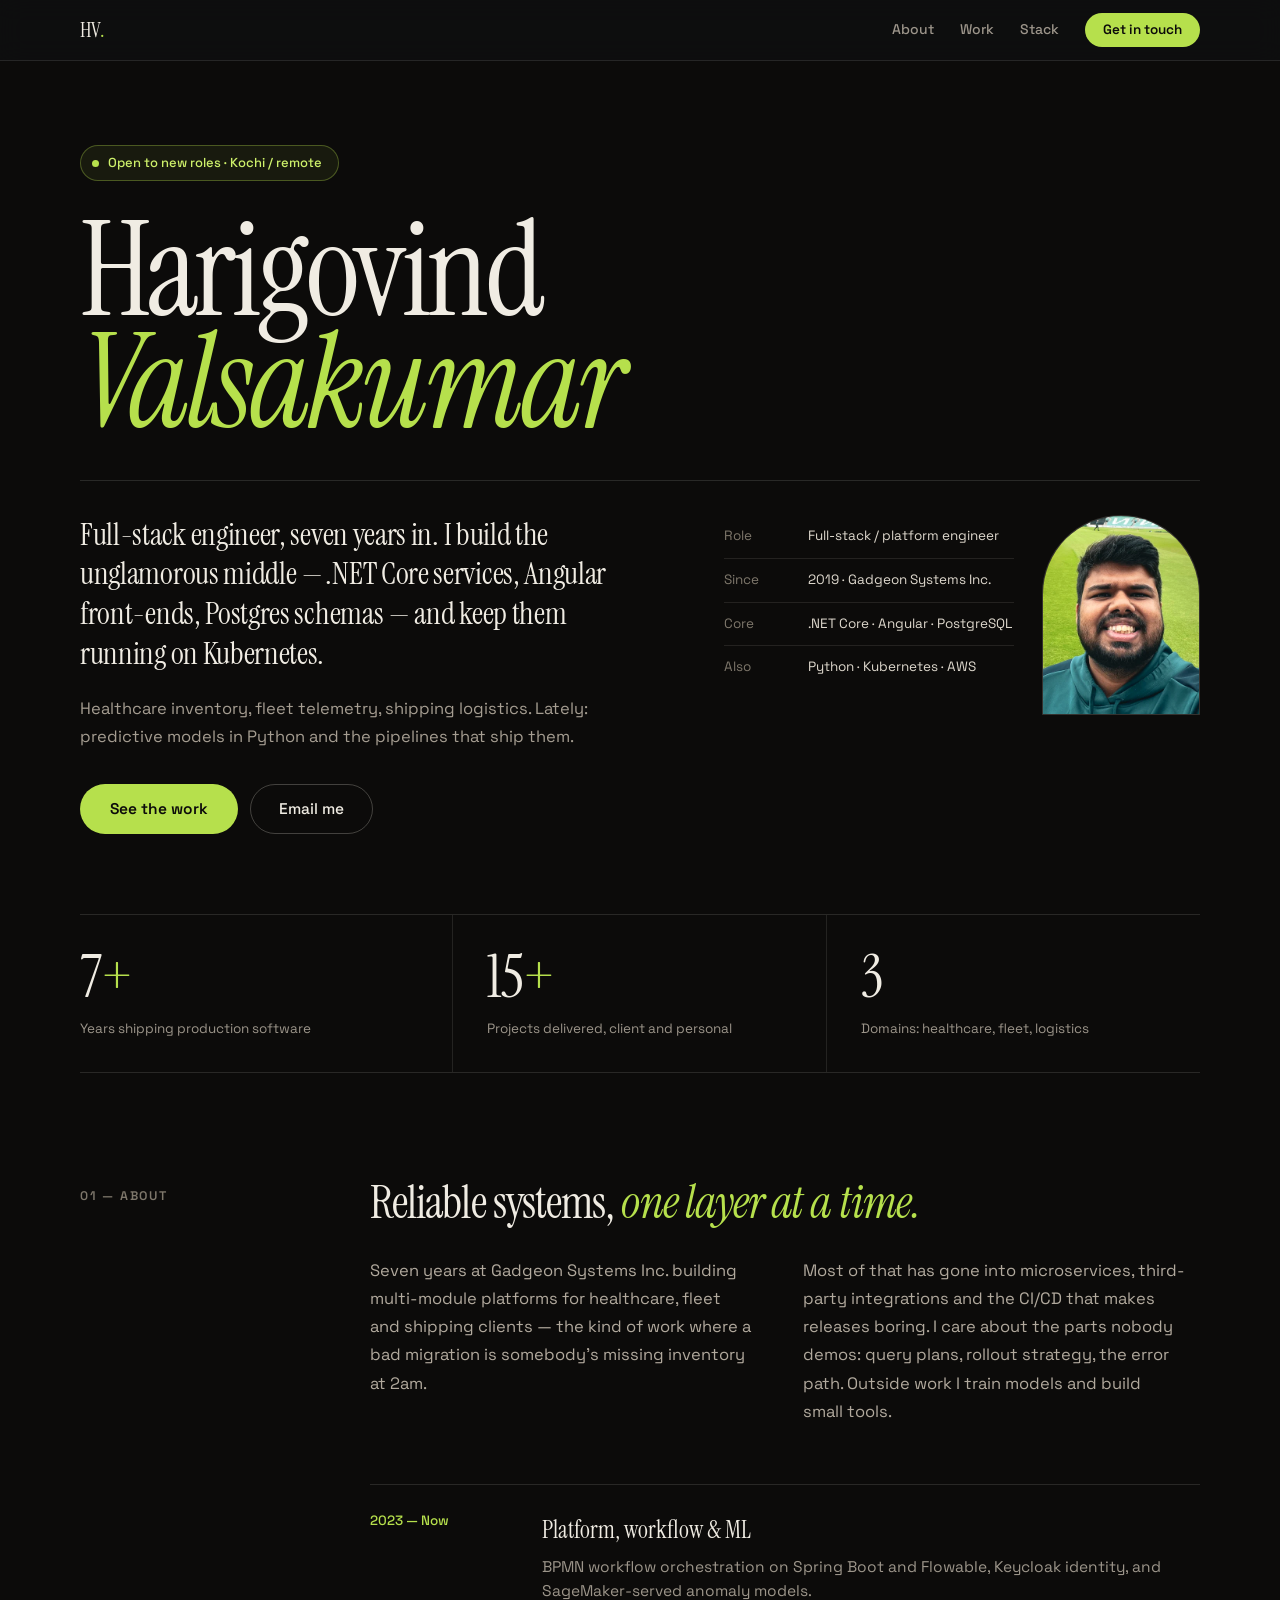
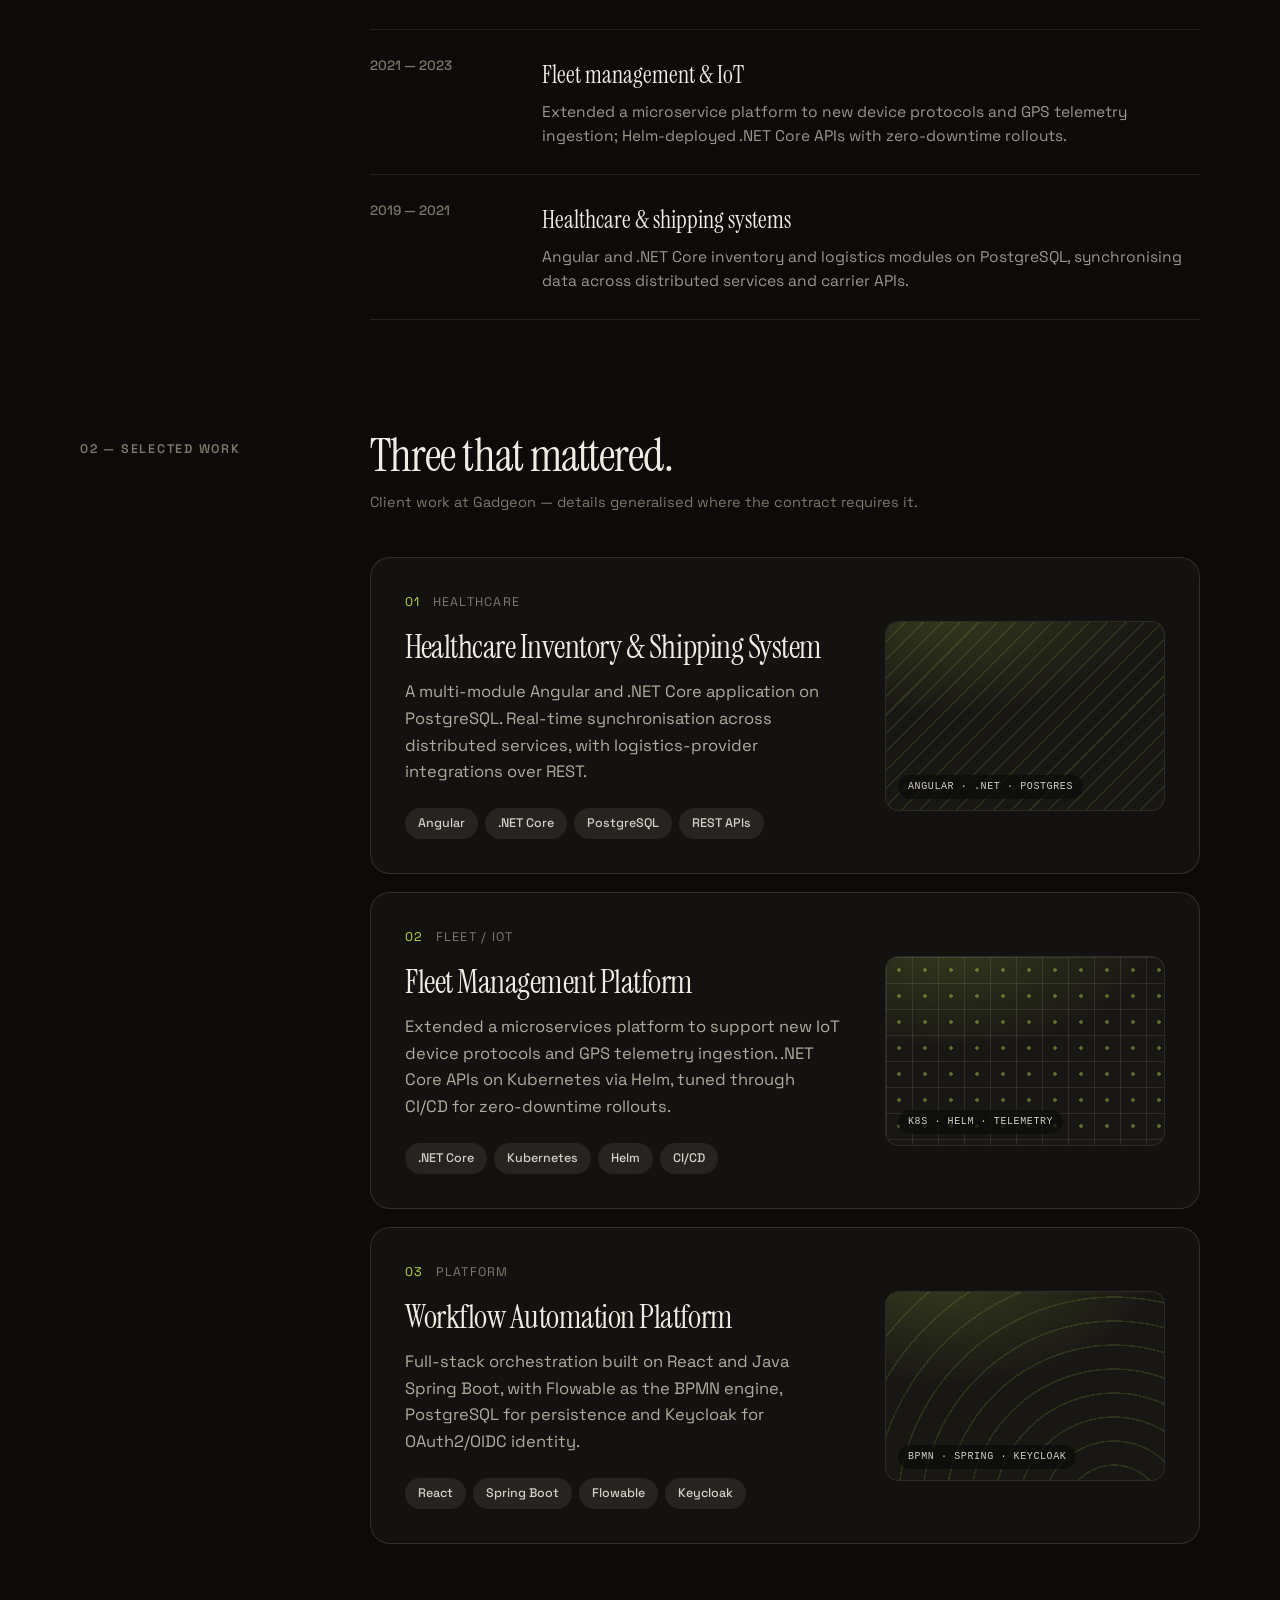
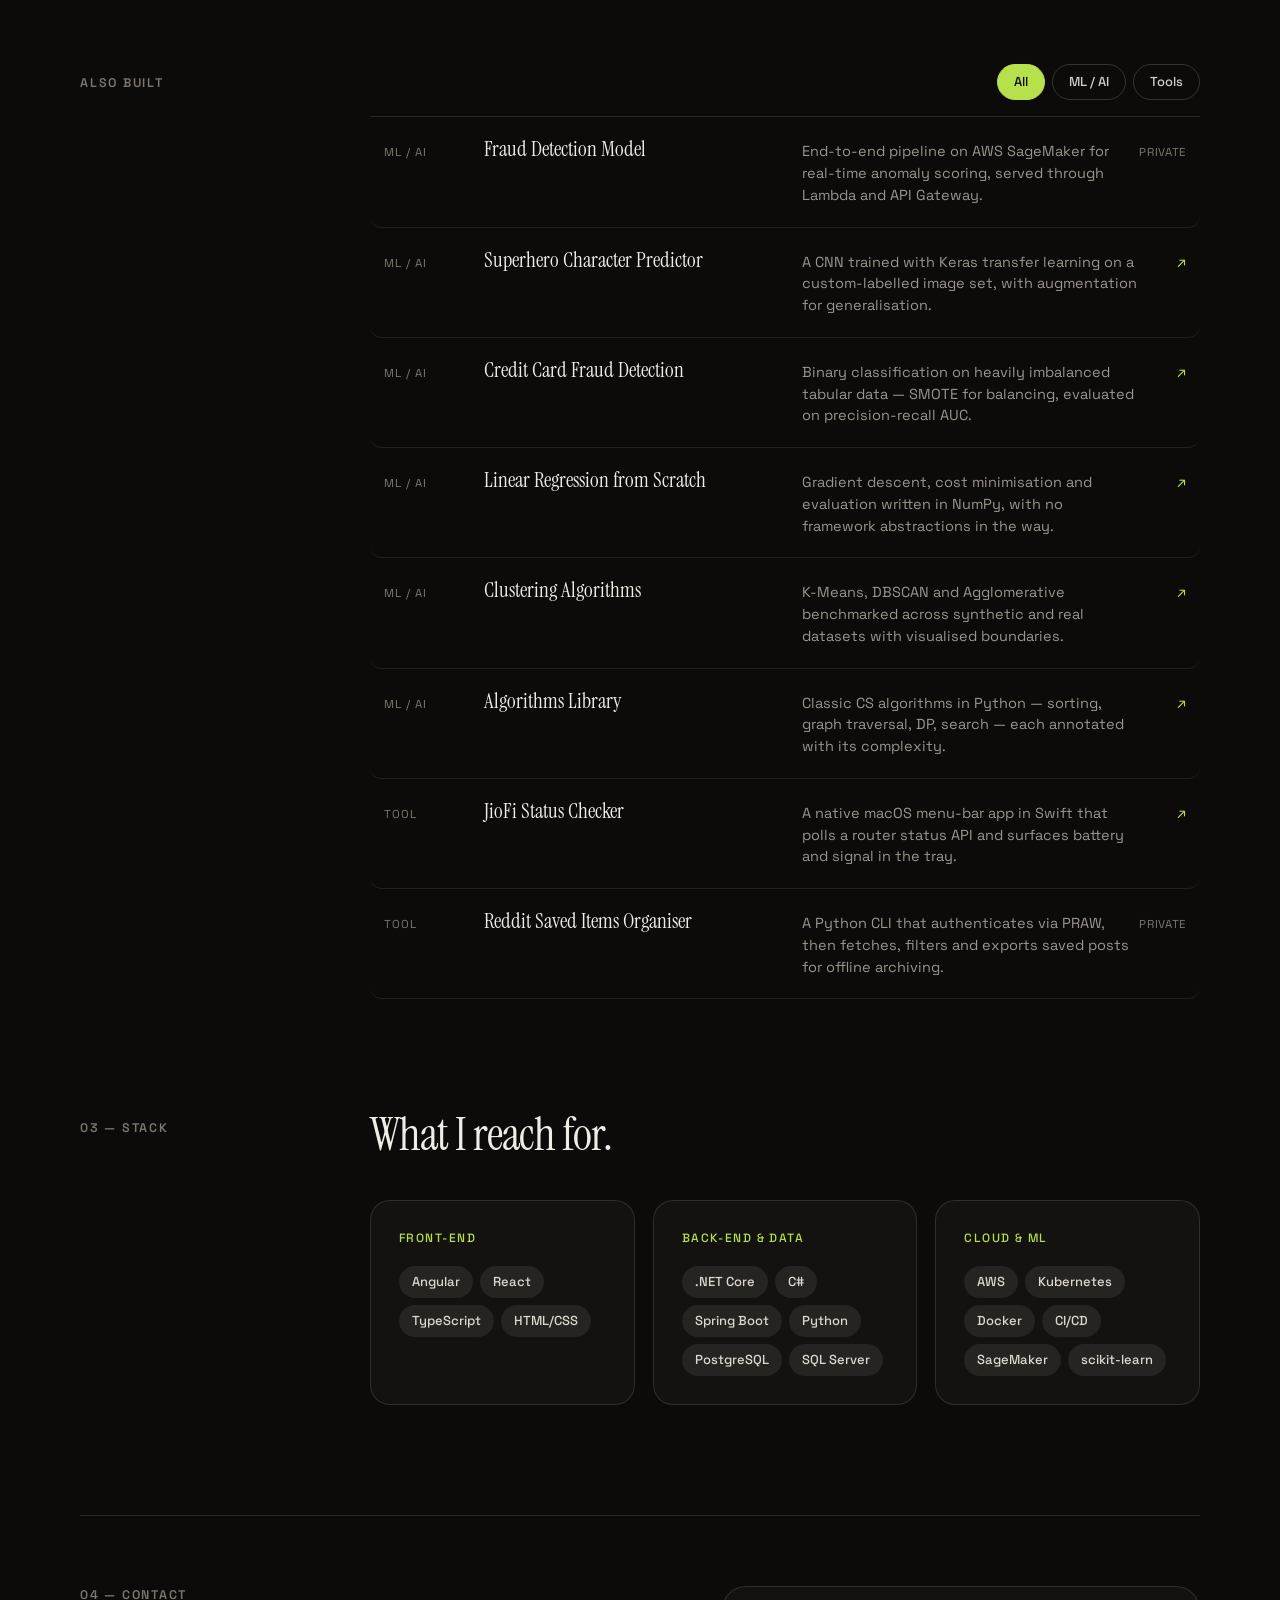
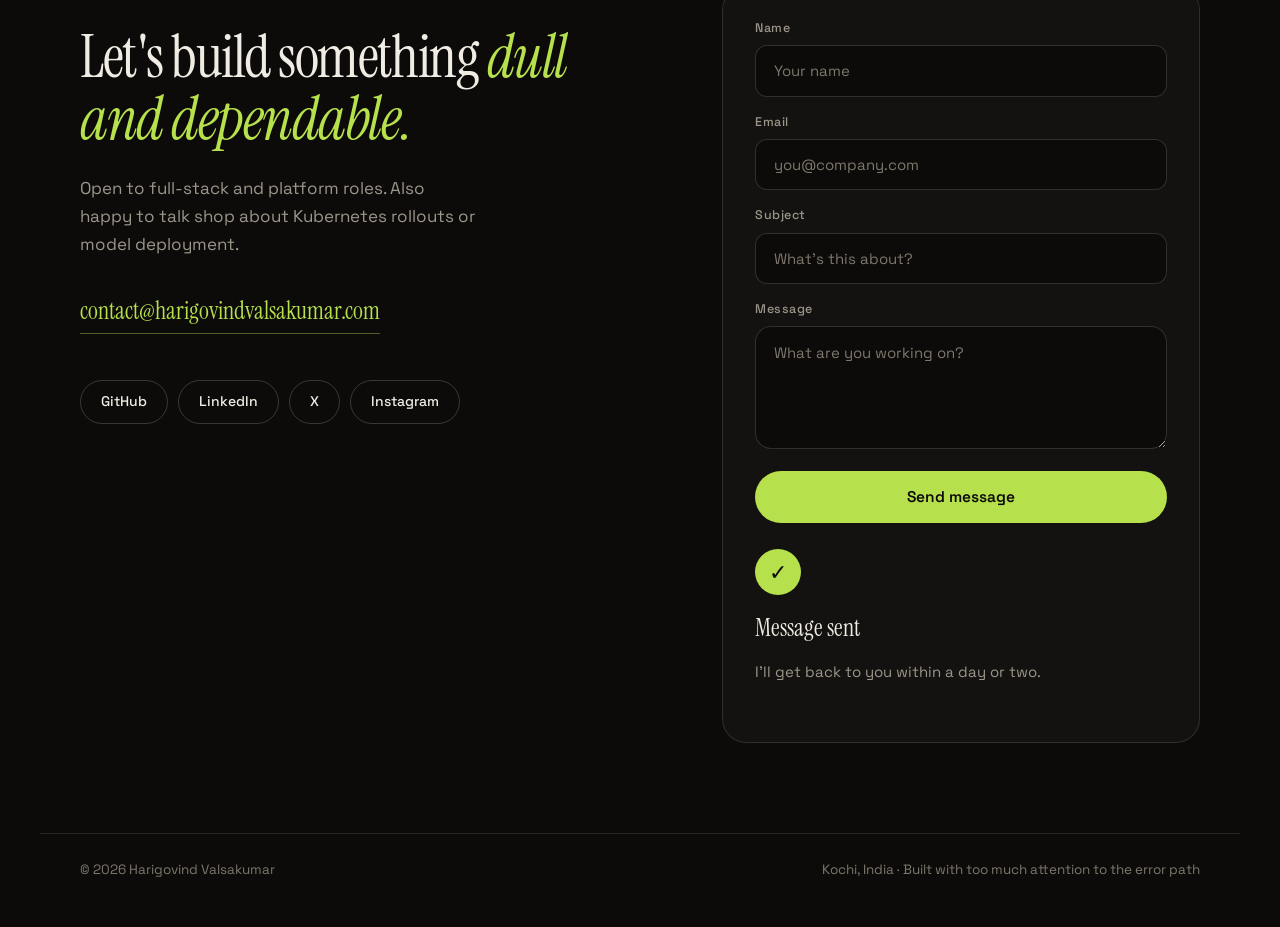
==== index.html @ 235029c8 "Rebuild the portfolio on the Portfolio v2 design Replace the blue Inter theme with the dark/lime des" ====
<!DOCTYPE html>
<html lang="en" class="no-js">

<head>
  <meta charset="utf-8">
  <meta name="viewport" content="width=device-width, initial-scale=1">
  <meta name="color-scheme" content="dark">
  <title>Harigovind Valsakumar — Full-Stack Engineer</title>
  <meta name="description"
    content="Full-stack and platform engineer, seven years in. .NET Core services, Angular front-ends, PostgreSQL schemas, and the Kubernetes that keeps them running. Based in Kochi, India.">
  <meta name="keywords"
    content="Harigovind Valsakumar, full-stack engineer, .NET Core, Angular, Kubernetes, PostgreSQL, portfolio">
  <meta name="author" content="Harigovind Valsakumar">
  <link rel="canonical" href="https://harigovindvalsakumar.com/">

  <meta property="og:title" content="Harigovind Valsakumar — Full-Stack Engineer">
  <meta property="og:description"
    content="Full-stack and platform engineer. .NET Core, Angular, PostgreSQL, Kubernetes — healthcare, fleet telemetry and logistics systems.">
  <meta property="og:type" content="website">
  <meta property="og:url" content="https://harigovindvalsakumar.com/">
  <meta name="twitter:card" content="summary">

  <link rel="icon"
    href="data:image/svg+xml,%3Csvg xmlns='http://www.w3.org/2000/svg' viewBox='0 0 64 64'%3E%3Crect width='64' height='64' rx='14' fill='%230c0b0a'/%3E%3Ctext x='32' y='43' font-family='Georgia,serif' font-size='30' fill='%23f0ece3' text-anchor='middle'%3EHV%3C/text%3E%3Ccircle cx='52' cy='16' r='5' fill='%23b6e04c'/%3E%3C/svg%3E">

  <link rel="preconnect" href="https://fonts.googleapis.com">
  <link rel="preconnect" href="https://fonts.gstatic.com" crossorigin>
  <link rel="stylesheet"
    href="https://fonts.googleapis.com/css2?family=Instrument+Serif:ital@0;1&family=Space+Grotesk:wght@400;500;600&display=swap">
  <link rel="stylesheet" href="main.css?v=3">
</head>

<body>
  <a class="skip" href="#top">Skip to content</a>

  <header class="nav">
    <nav class="nav-inner" aria-label="Main">
      <a class="mark" href="#top">HV<span>.</span></a>

      <button class="nav-toggle" type="button" data-nav-toggle aria-expanded="false" aria-controls="nav-links"
        aria-label="Menu">
        <svg class="ico-bars" viewBox="0 0 24 24" fill="none" stroke="currentColor" stroke-width="2"
          stroke-linecap="round" aria-hidden="true">
          <path d="M3 6h18M3 12h18M3 18h18" />
        </svg>
        <svg class="ico-x" viewBox="0 0 24 24" fill="none" stroke="currentColor" stroke-width="2" stroke-linecap="round"
          aria-hidden="true">
          <path d="M5 5l14 14M19 5L5 19" />
        </svg>
      </button>

      <div class="nav-links" id="nav-links" data-nav-links>
        <a data-nav="about" href="#about">About</a>
        <a data-nav="work" href="#work">Work</a>
        <a data-nav="skills" href="#skills">Stack</a>
        <a class="nav-cta" href="#contact">Get in touch</a>
      </div>
    </nav>
  </header>

  <main id="top" class="wrap">

    <!-- ── Hero ──────────────────────────────────────────────────── -->
    <section class="hero">
      <p class="status"><i aria-hidden="true"></i>Open to new roles · Kochi / remote</p>

      <h1>Harigovind<br><span class="it">Valsakumar</span></h1>

      <div class="hero-grid">
        <div>
          <p class="hero-lead">Full-stack engineer, seven years in. I build the unglamorous middle — .NET Core services,
            Angular front-ends, Postgres schemas — and keep them running on Kubernetes.</p>
          <p class="hero-sub">Healthcare inventory, fleet telemetry, shipping logistics. Lately: predictive models in
            Python and the pipelines that ship them.</p>
          <div class="hero-actions">
            <a class="btn" href="#work">See the work</a>
            <a class="btn btn-ghost" href="mailto:contact@harigovindvalsakumar.com">Email me</a>
          </div>
        </div>

        <div class="hero-meta">
          <dl class="facts">
            <div><dt>Role</dt><dd>Full-stack / platform engineer</dd></div>
            <div><dt>Since</dt><dd>2019 · Gadgeon Systems Inc.</dd></div>
            <div><dt>Core</dt><dd>.NET Core · Angular · PostgreSQL</dd></div>
            <div><dt>Also</dt><dd>Python · Kubernetes · AWS</dd></div>
          </dl>
          <div class="portrait">
            <img src="portrait.webp" width="400" height="506" alt="Harigovind Valsakumar">
          </div>
        </div>
      </div>
    </section>

    <!-- ── Stats ─────────────────────────────────────────────────── -->
    <section class="stats will-rise" aria-label="At a glance">
      <div>
        <b>7<span>+</span></b>
        <p>Years shipping production software</p>
      </div>
      <div>
        <b>15<span>+</span></b>
        <p>Projects delivered, client and personal</p>
      </div>
      <div>
        <b>3</b>
        <p>Domains: healthcare, fleet, logistics</p>
      </div>
    </section>

    <!-- ── About ─────────────────────────────────────────────────── -->
    <section class="sec will-rise" id="about">
      <p class="tag">01 — About</p>
      <div>
        <h2>Reliable systems, <span class="it">one layer at a time.</span></h2>

        <div class="duo">
          <p>Seven years at Gadgeon Systems Inc. building multi-module platforms for healthcare, fleet and shipping
            clients — the kind of work where a bad migration is somebody's missing inventory at 2am.</p>
          <p>Most of that has gone into microservices, third-party integrations and the CI/CD that makes releases
            boring. I care about the parts nobody demos: query plans, rollout strategy, the error path. Outside work I
            train models and build small tools.</p>
        </div>

        <div class="timeline">
          <div class="row is-now">
            <div class="when">2023 — Now</div>
            <div>
              <h3>Platform, workflow &amp; ML</h3>
              <p>BPMN workflow orchestration on Spring Boot and Flowable, Keycloak identity, and SageMaker-served
                anomaly models.</p>
            </div>
          </div>
          <div class="row">
            <div class="when">2021 — 2023</div>
            <div>
              <h3>Fleet management &amp; IoT</h3>
              <p>Extended a microservice platform to new device protocols and GPS telemetry ingestion; Helm-deployed
                .NET Core APIs with zero-downtime rollouts.</p>
            </div>
          </div>
          <div class="row">
            <div class="when">2019 — 2021</div>
            <div>
              <h3>Healthcare &amp; shipping systems</h3>
              <p>Angular and .NET Core inventory and logistics modules on PostgreSQL, synchronising data across
                distributed services and carrier APIs.</p>
            </div>
          </div>
        </div>
      </div>
    </section>

    <!-- ── Selected work ─────────────────────────────────────────── -->
    <section class="sec will-rise" id="work" style="padding-bottom:60px">
      <p class="tag">02 — Selected work</p>
      <div>
        <h2 class="tight">Three that mattered.</h2>
        <p class="work-note">Client work at Gadgeon — details generalised where the contract requires it.</p>

        <article class="proj">
          <div>
            <p class="kicker"><b>01</b><span>Healthcare</span></p>
            <h3>Healthcare Inventory &amp; Shipping System</h3>
            <p>A multi-module Angular and .NET Core application on PostgreSQL. Real-time synchronisation across
              distributed services, with logistics-provider integrations over REST.</p>
            <ul class="pills">
              <li>Angular</li>
              <li>.NET Core</li>
              <li>PostgreSQL</li>
              <li>REST APIs</li>
            </ul>
          </div>
          <div class="art art-hatch" role="img" aria-label="Abstract motif representing the healthcare inventory system">
            <span class="stack">ANGULAR · .NET · POSTGRES</span>
          </div>
        </article>

        <article class="proj">
          <div>
            <p class="kicker"><b>02</b><span>Fleet / IoT</span></p>
            <h3>Fleet Management Platform</h3>
            <p>Extended a microservices platform to support new IoT device protocols and GPS telemetry ingestion. .NET
              Core APIs on Kubernetes via Helm, tuned through CI/CD for zero-downtime rollouts.</p>
            <ul class="pills">
              <li>.NET Core</li>
              <li>Kubernetes</li>
              <li>Helm</li>
              <li>CI/CD</li>
            </ul>
          </div>
          <div class="art art-grid" role="img" aria-label="Abstract motif representing the fleet telemetry platform">
            <span class="stack">K8S · HELM · TELEMETRY</span>
          </div>
        </article>

        <article class="proj">
          <div>
            <p class="kicker"><b>03</b><span>Platform</span></p>
            <h3>Workflow Automation Platform</h3>
            <p>Full-stack orchestration built on React and Java Spring Boot, with Flowable as the BPMN engine,
              PostgreSQL for persistence and Keycloak for OAuth2/OIDC identity.</p>
            <ul class="pills">
              <li>React</li>
              <li>Spring Boot</li>
              <li>Flowable</li>
              <li>Keycloak</li>
            </ul>
          </div>
          <div class="art art-flow" role="img" aria-label="Abstract motif representing the workflow automation platform">
            <span class="stack">BPMN · SPRING · KEYCLOAK</span>
          </div>
        </article>
      </div>
    </section>

    <!-- ── Also built ────────────────────────────────────────────── -->
    <section class="sec will-rise" style="padding-top:60px">
      <p class="tag">Also built</p>
      <div>
        <div class="filters" role="group" aria-label="Filter projects">
          <button type="button" class="is-on" data-filter="all" aria-pressed="true">All</button>
          <button type="button" data-filter="ml" aria-pressed="false">ML / AI</button>
          <button type="button" data-filter="tool" aria-pressed="false">Tools</button>
        </div>

        <div class="repos" data-repos>
          <div class="repo" data-cat="ml">
            <span class="cat">ML / AI</span>
            <span class="name">Fraud Detection Model</span>
            <span class="desc">End-to-end pipeline on AWS SageMaker for real-time anomaly scoring, served through Lambda
              and API Gateway.</span>
            <span class="go muted">Private</span>
          </div>

          <a class="repo" data-cat="ml" href="https://github.com/HarigovindV10/SuperheroCharacterPredictor"
            target="_blank" rel="noopener">
            <span class="cat">ML / AI</span>
            <span class="name">Superhero Character Predictor</span>
            <span class="desc">A CNN trained with Keras transfer learning on a custom-labelled image set, with
              augmentation for generalisation.</span>
            <span class="go" aria-hidden="true">↗</span>
          </a>

          <a class="repo" data-cat="ml" href="https://github.com/HarigovindV10/Credit-Card-Fraud-Detection"
            target="_blank" rel="noopener">
            <span class="cat">ML / AI</span>
            <span class="name">Credit Card Fraud Detection</span>
            <span class="desc">Binary classification on heavily imbalanced tabular data — SMOTE for balancing,
              evaluated on precision-recall AUC.</span>
            <span class="go" aria-hidden="true">↗</span>
          </a>

          <a class="repo" data-cat="ml" href="https://github.com/HarigovindV10/LinearRegression" target="_blank"
            rel="noopener">
            <span class="cat">ML / AI</span>
            <span class="name">Linear Regression from Scratch</span>
            <span class="desc">Gradient descent, cost minimisation and evaluation written in NumPy, with no framework
              abstractions in the way.</span>
            <span class="go" aria-hidden="true">↗</span>
          </a>

          <a class="repo" data-cat="ml" href="https://github.com/HarigovindV10/Clustering" target="_blank"
            rel="noopener">
            <span class="cat">ML / AI</span>
            <span class="name">Clustering Algorithms</span>
            <span class="desc">K-Means, DBSCAN and Agglomerative benchmarked across synthetic and real datasets with
              visualised boundaries.</span>
            <span class="go" aria-hidden="true">↗</span>
          </a>

          <a class="repo" data-cat="ml" href="https://github.com/HarigovindV10/Algorithms" target="_blank"
            rel="noopener">
            <span class="cat">ML / AI</span>
            <span class="name">Algorithms Library</span>
            <span class="desc">Classic CS algorithms in Python — sorting, graph traversal, DP, search — each annotated
              with its complexity.</span>
            <span class="go" aria-hidden="true">↗</span>
          </a>

          <a class="repo" data-cat="tool" href="https://github.com/HarigovindV10/JioFiStatusChecker" target="_blank"
            rel="noopener">
            <span class="cat">Tool</span>
            <span class="name">JioFi Status Checker</span>
            <span class="desc">A native macOS menu-bar app in Swift that polls a router status API and surfaces battery
              and signal in the tray.</span>
            <span class="go" aria-hidden="true">↗</span>
          </a>

          <div class="repo" data-cat="tool">
            <span class="cat">Tool</span>
            <span class="name">Reddit Saved Items Organiser</span>
            <span class="desc">A Python CLI that authenticates via PRAW, then fetches, filters and exports saved posts
              for offline archiving.</span>
            <span class="go muted">Private</span>
          </div>
        </div>
      </div>
    </section>

    <!-- ── Stack ─────────────────────────────────────────────────── -->
    <section class="sec will-rise" id="skills">
      <p class="tag">03 — Stack</p>
      <div>
        <h2 style="margin-bottom:40px">What I reach for.</h2>
        <div class="tri">
          <div class="card">
            <h3>Front-end</h3>
            <ul class="pills">
              <li>Angular</li>
              <li>React</li>
              <li>TypeScript</li>
              <li>HTML/CSS</li>
            </ul>
          </div>
          <div class="card">
            <h3>Back-end &amp; data</h3>
            <ul class="pills">
              <li>.NET Core</li>
              <li>C#</li>
              <li>Spring Boot</li>
              <li>Python</li>
              <li>PostgreSQL</li>
              <li>SQL Server</li>
            </ul>
          </div>
          <div class="card">
            <h3>Cloud &amp; ML</h3>
            <ul class="pills">
              <li>AWS</li>
              <li>Kubernetes</li>
              <li>Docker</li>
              <li>CI/CD</li>
              <li>SageMaker</li>
              <li>scikit-learn</li>
            </ul>
          </div>
        </div>
      </div>
    </section>

    <!-- ── Contact ───────────────────────────────────────────────── -->
    <section class="contact will-rise" id="contact">
      <div>
        <p class="tag">04 — Contact</p>
        <h2>Let's build something <span class="it">dull and dependable.</span></h2>
        <p class="blurb">Open to full-stack and platform roles. Also happy to talk shop about Kubernetes rollouts or
          model deployment.</p>
        <a class="mailto" href="mailto:contact@harigovindvalsakumar.com">contact@harigovindvalsakumar.com</a>
        <div class="socials">
          <a href="https://github.com/harigovindv10" target="_blank" rel="noopener">GitHub</a>
          <a href="https://linkedin.com/in/harigovindvalsakumar" target="_blank" rel="noopener">LinkedIn</a>
          <a href="https://x.com/hvalsakumar" target="_blank" rel="noopener">X</a>
          <a href="https://www.instagram.com/harigovindvalsakumar/" target="_blank" rel="noopener">Instagram</a>
        </div>
      </div>

      <div class="form-panel">
        <form id="contactForm" novalidate>
          <div class="field">
            <label for="name">Name</label>
            <input id="name" name="name" type="text" placeholder="Your name" maxlength="100" required>
            <small class="err" id="nameError">Please enter your name.</small>
          </div>

          <div class="field">
            <label for="email">Email</label>
            <input id="email" name="email" type="email" placeholder="you@company.com" maxlength="254" required>
            <small class="err" id="emailError">Please enter a valid email address.</small>
          </div>

          <div class="field">
            <label for="subject">Subject</label>
            <input id="subject" name="subject" type="text" placeholder="What's this about?" maxlength="200" required>
            <small class="err" id="subjectError">Please enter a subject.</small>
          </div>

          <div class="field">
            <label for="message">Message</label>
            <textarea id="message" name="message" rows="4" placeholder="What are you working on?" maxlength="5000"
              required></textarea>
            <small class="err" id="messageError">Please enter a message.</small>
          </div>

          <!-- Honeypot: hidden from people, catches bots. Real submissions leave it empty. -->
          <input class="hp" type="text" name="company" id="company" tabindex="-1" autocomplete="off" aria-hidden="true">

          <button type="submit" class="btn">Send message</button>
          <p id="formStatus" class="form-status" role="status" aria-live="polite"></p>
        </form>

        <div class="sent" id="formSent" hidden>
          <div class="tick" aria-hidden="true">✓</div>
          <h3>Message sent</h3>
          <p>I'll get back to you within a day or two.</p>
        </div>
      </div>
    </section>
  </main>

  <footer class="foot">
    <span>© <span data-year>2026</span> Harigovind Valsakumar</span>
    <span>Kochi, India · Built with too much attention to the error path</span>
  </footer>

  <script src="main.js?v=3" defer></script>
</body>

</html>
---- main.css ----
/* Harigovind Valsakumar — portfolio
   Design: Instrument Serif + Space Grotesk on near-black, lime accent. */

:root {
	--bg: #0c0b0a;
	--panel: #141210;
	--panel-hi: #1b1815;
	--well: #191714;

	--ink: #f0ece3;
	--ink-2: #ded8cd;
	--ink-3: #d4cec3;
	--mute: #b1a99d;
	--mute-2: #a59d91;
	--mute-3: #9c958a;
	--mute-4: #7e776b;

	--lime: #b6e04c;
	--lime-hi: #cdf06a;
	--warn: #e8a06a;

	--line: rgba(240, 236, 227, .11);
	--line-2: rgba(240, 236, 227, .13);
	--line-3: rgba(240, 236, 227, .16);
	--line-4: rgba(240, 236, 227, .24);
	--wash: rgba(240, 236, 227, .08);

	--serif: 'Instrument Serif', Georgia, 'Times New Roman', serif;
	--sans: 'Space Grotesk', system-ui, -apple-system, sans-serif;
	--mono: ui-monospace, SFMono-Regular, Menlo, monospace;

	--maxw: 1200px;
	--pad: 40px;
}

*,
*::before,
*::after {
	box-sizing: border-box;
}

html {
	scroll-behavior: smooth;
	scroll-padding-top: 78px;
	-webkit-text-size-adjust: 100%;
}

body {
	margin: 0;
	background: var(--bg);
	background-image: radial-gradient(1100px 520px at 78% -8%, rgba(182, 224, 76, .07), transparent 62%);
	background-repeat: no-repeat;
	color: var(--ink);
	font-family: var(--sans);
	font-size: 16px;
	line-height: 1.55;
	-webkit-font-smoothing: antialiased;
	-moz-osx-font-smoothing: grayscale;
}

a {
	color: var(--lime);
	text-decoration: none;
}

a:hover {
	color: var(--lime-hi);
	text-decoration: underline;
	text-underline-offset: 4px;
}

:focus {
	outline: none;
}

:focus-visible {
	outline: 2px solid var(--lime);
	outline-offset: 3px;
	border-radius: 4px;
}

::selection {
	background: rgba(182, 224, 76, .28);
}

img {
	max-width: 100%;
}

input,
textarea,
button {
	font: inherit;
}

h1,
h2,
h3,
h4 {
	font-family: var(--serif);
	font-weight: 400;
	margin: 0;
}

.it {
	font-style: italic;
	color: var(--lime);
}

.wrap {
	max-width: var(--maxw);
	margin: 0 auto;
	padding: 0 var(--pad);
}

.skip {
	position: absolute;
	left: -9999px;
	top: 0;
	z-index: 100;
	background: var(--lime);
	color: var(--bg);
	padding: 12px 20px;
	font-weight: 600;
	border-radius: 0 0 10px 0;
}

.skip:focus {
	left: 0;
	color: var(--bg);
	text-decoration: none;
}

/* ── Nav ────────────────────────────────────────────────────────── */
.nav {
	position: sticky;
	top: 0;
	z-index: 50;
	background: rgba(14, 15, 17, .82);
	backdrop-filter: blur(12px);
	-webkit-backdrop-filter: blur(12px);
	border-bottom: 1px solid var(--line);
}

.nav-inner {
	position: relative;
	max-width: var(--maxw);
	margin: 0 auto;
	padding: 0 var(--pad);
	height: 60px;
	display: flex;
	align-items: center;
	gap: 30px;
}

.mark {
	font-family: var(--serif);
	font-size: 21px;
	letter-spacing: .01em;
	color: var(--ink);
}

.mark:hover {
	color: var(--lime);
	text-decoration: none;
}

.mark span {
	color: var(--lime);
}

.nav-links {
	display: flex;
	align-items: center;
	gap: 26px;
	margin-left: auto;
	font-size: 14px;
	font-weight: 500;
}

.nav-links a {
	color: var(--mute-3);
}

.nav-links a:hover {
	color: var(--ink);
	text-decoration: none;
}

.nav-links a.is-active {
	color: var(--lime);
}

.nav-cta,
.nav-links a.nav-cta {
	display: inline-flex;
	align-items: center;
	height: 34px;
	padding: 0 18px;
	border-radius: 999px;
	background: var(--lime);
	color: var(--bg);
	font-size: 13.5px;
	font-weight: 600;
	transition: background .18s ease;
}

.nav-cta:hover,
.nav-links a.nav-cta:hover {
	background: var(--lime-hi);
	color: var(--bg);
	text-decoration: none;
}

.nav-toggle {
	display: none;
	margin-left: auto;
	width: 40px;
	height: 40px;
	align-items: center;
	justify-content: center;
	padding: 0;
	background: transparent;
	border: 1px solid var(--line-3);
	border-radius: 999px;
	color: var(--ink);
	cursor: pointer;
}

.nav-toggle svg {
	width: 18px;
	height: 18px;
}

.nav-toggle .ico-x {
	display: none;
}

.nav-toggle[aria-expanded="true"] .ico-x {
	display: block;
}

.nav-toggle[aria-expanded="true"] .ico-bars {
	display: none;
}

/* ── Buttons ────────────────────────────────────────────────────── */
.btn {
	display: inline-flex;
	align-items: center;
	justify-content: center;
	height: 50px;
	padding: 0 30px;
	border-radius: 999px;
	background: var(--lime);
	color: var(--bg);
	font-size: 15.5px;
	font-weight: 600;
	border: none;
	cursor: pointer;
	transition: background .18s ease;
}

.btn:hover {
	background: var(--lime-hi);
	color: var(--bg);
	text-decoration: none;
}

.btn-ghost {
	background: transparent;
	border: 1px solid var(--line-4);
	color: var(--ink);
	font-weight: 500;
	padding: 0 28px;
}

.btn-ghost:hover {
	background: rgba(240, 236, 227, .09);
	color: var(--ink);
}

/* ── Hero ───────────────────────────────────────────────────────── */
.hero {
	padding: 84px 0 0;
}

.status {
	display: inline-flex;
	align-items: center;
	gap: 9px;
	padding: 7px 16px 7px 11px;
	border-radius: 999px;
	border: 1px solid rgba(182, 224, 76, .32);
	background: rgba(182, 224, 76, .07);
	font-size: 13px;
	font-weight: 500;
	color: var(--lime-hi);
	margin: 0 0 34px;
}

.status i {
	width: 7px;
	height: 7px;
	border-radius: 999px;
	background: var(--lime);
	display: block;
	flex: none;
}

.hero h1 {
	font-size: clamp(58px, 10.2vw, 152px);
	line-height: .86;
	letter-spacing: -.03em;
	margin: 0 0 40px;
}

.hero-grid {
	display: grid;
	grid-template-columns: minmax(0, 1.2fr) minmax(0, 1fr);
	gap: 72px;
	align-items: start;
	border-top: 1px solid var(--line-2);
	padding-top: 34px;
}

.hero-lead {
	font-family: var(--serif);
	font-size: 31px;
	line-height: 1.28;
	letter-spacing: -.01em;
	margin: 0 0 22px;
	max-width: 600px;
	text-wrap: pretty;
}

.hero-sub {
	font-size: 16.5px;
	line-height: 1.65;
	color: var(--mute-2);
	margin: 0 0 34px;
	max-width: 520px;
	text-wrap: pretty;
}

.hero-actions {
	display: flex;
	flex-wrap: wrap;
	align-items: center;
	gap: 12px;
}

.hero-meta {
	display: flex;
	gap: 28px;
	align-items: flex-start;
}

.facts {
	flex: 1;
	min-width: 0;
	font-size: 13.5px;
	margin: 0;
}

.facts>div {
	display: grid;
	grid-template-columns: 70px minmax(0, 1fr);
	gap: 14px;
	padding: 11px 0;
	border-bottom: 1px solid rgba(240, 236, 227, .1);
}

.facts>div:last-child {
	border-bottom: none;
}

.facts dt {
	color: var(--mute-4);
	margin: 0;
}

.facts dd {
	color: var(--ink-2);
	margin: 0;
}

.portrait {
	width: 158px;
	height: 200px;
	flex: none;
	border-radius: 999px 999px 6px 6px;
	overflow: hidden;
	background: var(--well);
	border: 1px solid rgba(240, 236, 227, .12);
}

.portrait img {
	width: 100%;
	height: 100%;
	object-fit: cover;
	display: block;
	filter: contrast(1.03) saturate(1.02);
}

/* ── Stats ──────────────────────────────────────────────────────── */
.stats {
	display: grid;
	grid-template-columns: repeat(3, minmax(0, 1fr));
	border-top: 1px solid var(--line-2);
	border-bottom: 1px solid var(--line-2);
	margin: 80px 0 104px;
}

.stats>div {
	padding: 32px 34px;
	border-right: 1px solid var(--line);
}

.stats>div:first-child {
	padding-left: 0;
}

.stats>div:last-child {
	padding-right: 0;
	border-right: none;
}

.stats b {
	display: block;
	font-family: var(--serif);
	font-weight: 400;
	font-size: 60px;
	line-height: 1;
	letter-spacing: -.02em;
}

.stats b span {
	color: var(--lime);
}

.stats p {
	font-size: 13.5px;
	color: var(--mute-3);
	margin: 12px 0 0;
}

/* ── Sections ───────────────────────────────────────────────────── */
.sec {
	display: grid;
	grid-template-columns: 230px minmax(0, 1fr);
	gap: 60px;
	align-items: start;
	padding-bottom: 110px;
}

.tag {
	font-size: 12.5px;
	font-weight: 600;
	letter-spacing: .14em;
	text-transform: uppercase;
	color: var(--mute-4);
	padding-top: 10px;
	margin: 0;
}

.sec h2 {
	font-size: 46px;
	line-height: 1.1;
	letter-spacing: -.02em;
	margin: 0 0 30px;
	max-width: 660px;
	text-wrap: pretty;
}

.sec h2.tight {
	margin-bottom: 10px;
}

.duo {
	display: grid;
	grid-template-columns: repeat(2, minmax(0, 1fr));
	gap: 36px;
	max-width: 860px;
}

.duo p {
	font-size: 16.5px;
	line-height: 1.7;
	color: var(--mute);
	margin: 0;
	text-wrap: pretty;
}

/* ── Timeline ───────────────────────────────────────────────────── */
.timeline {
	margin-top: 58px;
	border-top: 1px solid var(--line-2);
}

.row {
	display: grid;
	grid-template-columns: 140px minmax(0, 1fr);
	gap: 32px;
	padding: 26px 0;
	border-bottom: 1px solid rgba(240, 236, 227, .1);
}

.row .when {
	font-size: 13.5px;
	color: var(--mute-4);
	font-weight: 500;
}

.row.is-now .when {
	color: var(--lime);
}

.row h3 {
	font-size: 24px;
	margin: 0 0 7px;
}

.row p {
	font-size: 15.5px;
	color: var(--mute-3);
	max-width: 640px;
	margin: 0;
	text-wrap: pretty;
}

/* ── Selected work ──────────────────────────────────────────────── */
.work-note {
	font-size: 14.5px;
	color: var(--mute-4);
	margin: 0 0 44px;
}

.proj {
	display: grid;
	grid-template-columns: minmax(0, 1fr) 280px;
	gap: 44px;
	align-items: center;
	padding: 34px;
	border-radius: 20px;
	border: 1px solid rgba(240, 236, 227, .12);
	background: var(--panel);
	margin-bottom: 18px;
	transition: border-color .2s ease, background .2s ease;
}

.proj:last-child {
	margin-bottom: 0;
}

.proj:hover {
	border-color: rgba(182, 224, 76, .38);
	background: var(--panel-hi);
}

.proj .kicker {
	display: flex;
	align-items: center;
	gap: 12px;
	font-size: 12.5px;
	letter-spacing: .1em;
	text-transform: uppercase;
	color: var(--mute-4);
	margin: 0 0 16px;
}

.proj .kicker b {
	color: var(--lime);
	font-weight: 400;
}

.proj h3 {
	font-size: 32px;
	line-height: 1.14;
	letter-spacing: -.015em;
	margin: 0 0 14px;
}

.proj p {
	font-size: 16.5px;
	line-height: 1.62;
	color: var(--mute);
	margin: 0 0 22px;
	max-width: 540px;
	text-wrap: pretty;
}

.pills {
	display: flex;
	flex-wrap: wrap;
	gap: 7px;
	font-size: 12.5px;
	font-weight: 500;
	list-style: none;
	padding: 0;
	margin: 0;
}

.pills li {
	padding: 6px 13px;
	border-radius: 999px;
	background: var(--wash);
	color: var(--ink-3);
}

/* Generated project art. These are NDA'd client systems with no shippable
   screenshots, so the panel is a motif in the site's own language rather
   than stock photography — pure CSS, no external requests. */
.art {
	position: relative;
	height: 190px;
	border-radius: 14px;
	overflow: hidden;
	background: var(--well);
	border: 1px solid rgba(240, 236, 227, .09);
}

.art::before {
	content: "";
	position: absolute;
	inset: 0;
	opacity: .8;
}

.art::after {
	content: "";
	position: absolute;
	inset: 0;
	background: radial-gradient(120% 95% at 22% -10%, rgba(182, 224, 76, .18), transparent 62%);
}

.art-hatch::before {
	background: repeating-linear-gradient(135deg, rgba(182, 224, 76, .16) 0 1.5px, transparent 1.5px 13px);
}

.art-grid::before {
	background:
		linear-gradient(rgba(240, 236, 227, .13) 1px, transparent 1px) 0 0 / 100% 26px,
		linear-gradient(90deg, rgba(240, 236, 227, .13) 1px, transparent 1px) 0 0 / 26px 100%,
		radial-gradient(rgba(182, 224, 76, .5) 1.6px, transparent 1.7px) 0 0 / 26px 26px;
}

.art-flow::before {
	background: repeating-radial-gradient(circle at 82% 118%, rgba(182, 224, 76, .17) 0 1.5px, transparent 1.5px 24px);
}

.art .stack {
	position: absolute;
	left: 12px;
	bottom: 11px;
	z-index: 1;
	padding: 4px 10px;
	border-radius: 999px;
	background: rgba(12, 11, 10, .74);
	font-family: var(--mono);
	font-size: 10px;
	letter-spacing: .06em;
	color: var(--ink-3);
}

/* ── Also built ─────────────────────────────────────────────────── */
.filters {
	display: flex;
	justify-content: flex-end;
	gap: 7px;
	margin-bottom: 16px;
	font-size: 13px;
	font-weight: 500;
}

.filters button {
	padding: 7px 16px;
	border-radius: 999px;
	border: 1px solid rgba(240, 236, 227, .18);
	background: transparent;
	color: var(--ink-3);
	cursor: pointer;
	transition: background .18s ease, border-color .18s ease, color .18s ease;
}

.filters button:hover {
	background: rgba(240, 236, 227, .1);
}

.filters button.is-on {
	background: var(--lime);
	border-color: var(--lime);
	color: var(--bg);
}

.repos {
	border-top: 1px solid var(--line-2);
}

.repo {
	display: grid;
	grid-template-columns: 74px minmax(0, 1fr) minmax(0, 1.15fr) 22px;
	gap: 26px;
	align-items: baseline;
	padding: 20px 14px;
	border-bottom: 1px solid rgba(240, 236, 227, .1);
	border-radius: 12px;
	color: var(--ink);
}

a.repo:hover {
	background: rgba(240, 236, 227, .05);
	color: var(--ink);
	text-decoration: none;
}

.repo .cat {
	font-size: 11.5px;
	letter-spacing: .08em;
	text-transform: uppercase;
	color: var(--mute-4);
}

.repo .name {
	font-family: var(--serif);
	font-size: 21px;
	line-height: 1.2;
}

.repo .desc {
	font-size: 14.5px;
	color: var(--mute-3);
	line-height: 1.5;
	text-wrap: pretty;
}

.repo .go {
	font-size: 15px;
	color: var(--lime);
	justify-self: end;
}

.repo .go.muted {
	font-size: 11.5px;
	letter-spacing: .06em;
	text-transform: uppercase;
	color: var(--mute-4);
	white-space: nowrap;
}

.repo[hidden] {
	display: none;
}

/* ── Stack ──────────────────────────────────────────────────────── */
.tri {
	display: grid;
	grid-template-columns: repeat(3, minmax(0, 1fr));
	gap: 18px;
}

.card {
	border: 1px solid rgba(240, 236, 227, .12);
	border-radius: 20px;
	padding: 28px;
	background: var(--panel);
}

.card h3 {
	font-family: var(--sans);
	font-size: 12px;
	font-weight: 500;
	letter-spacing: .12em;
	text-transform: uppercase;
	color: var(--lime);
	margin: 0 0 18px;
}

.card .pills {
	font-size: 13px;
}

.card .pills li {
	color: var(--ink-2);
}

/* ── Contact ────────────────────────────────────────────────────── */
.contact {
	border-top: 1px solid var(--line-2);
	padding: 70px 0 90px;
	display: grid;
	grid-template-columns: minmax(0, 1fr) minmax(0, .85fr);
	gap: 80px;
	align-items: start;
}

.contact .tag {
	padding-top: 0;
	margin-bottom: 22px;
}

.contact h2 {
	font-size: clamp(40px, 4.6vw, 62px);
	line-height: 1.04;
	letter-spacing: -.025em;
	margin: 0 0 24px;
	max-width: 560px;
	text-wrap: pretty;
}

.contact .blurb {
	font-size: 17px;
	line-height: 1.65;
	color: var(--mute-3);
	margin: 0 0 34px;
	max-width: 440px;
	text-wrap: pretty;
}

.mailto {
	display: inline-block;
	font-family: var(--serif);
	font-size: 24px;
	color: var(--lime);
	border-bottom: 1px solid rgba(182, 224, 76, .4);
	padding-bottom: 4px;
	margin-bottom: 36px;
	word-break: break-word;
}

.mailto:hover {
	color: var(--lime-hi);
	text-decoration: none;
}

.socials {
	display: flex;
	flex-wrap: wrap;
	gap: 10px;
	margin-top: 10px;
}

.socials a {
	padding: 10px 20px;
	border-radius: 999px;
	border: 1px solid rgba(240, 236, 227, .2);
	color: var(--ink);
	font-size: 14px;
	font-weight: 500;
}

.socials a:hover {
	background: rgba(240, 236, 227, .09);
	color: var(--ink);
	text-decoration: none;
}

.form-panel {
	position: relative;
	border: 1px solid rgba(240, 236, 227, .12);
	border-radius: 24px;
	padding: 32px;
	background: var(--panel);
}

.form-panel form {
	display: flex;
	flex-direction: column;
	gap: 16px;
}

.field {
	display: flex;
	flex-direction: column;
	gap: 7px;
}

.field label {
	font-size: 12.5px;
	font-weight: 500;
	color: var(--mute-3);
	letter-spacing: .04em;
}

.field input,
.field textarea {
	width: 100%;
	padding: 13px 18px;
	border-radius: 12px;
	border: 1px solid var(--line-3);
	background: var(--bg);
	color: var(--ink);
	font-size: 15px;
	transition: border-color .18s ease;
}

.field textarea {
	padding: 14px 18px;
	border-radius: 16px;
	resize: vertical;
	min-height: 110px;
	font-family: inherit;
}

.field input:focus,
.field textarea:focus {
	border-color: rgba(182, 224, 76, .5);
}

.field input::placeholder,
.field textarea::placeholder {
	color: var(--mute-4);
}

.field .err {
	display: none;
	font-size: 12.5px;
	color: var(--warn);
	padding-left: 4px;
}

.field.invalid .err {
	display: block;
}

.field.invalid input,
.field.invalid textarea {
	border-color: rgba(232, 160, 106, .6);
}

.form-panel .btn {
	margin-top: 6px;
	width: 100%;
	height: 52px;
}

.form-panel .btn[disabled] {
	opacity: .6;
	cursor: default;
}

.hp {
	position: absolute;
	left: -9999px;
	opacity: 0;
	height: 0;
	width: 0;
}

.form-status {
	font-size: 14px;
	margin: 0;
	color: var(--warn);
}

.form-status:empty {
	display: none;
}

.sent {
	display: flex;
	flex-direction: column;
	align-items: flex-start;
	gap: 14px;
	padding: 26px 0;
}

.sent .tick {
	width: 46px;
	height: 46px;
	border-radius: 999px;
	background: var(--lime);
	color: var(--bg);
	display: flex;
	align-items: center;
	justify-content: center;
	font-size: 22px;
}

.sent h3 {
	font-size: 24px;
	margin: 0;
}

.sent p {
	font-size: 15px;
	color: var(--mute-3);
	margin: 0;
}

/* ── Footer ─────────────────────────────────────────────────────── */
.foot {
	max-width: var(--maxw);
	margin: 0 auto;
	padding: 26px var(--pad) 46px;
	border-top: 1px solid var(--line);
	display: flex;
	flex-wrap: wrap;
	gap: 16px;
	justify-content: space-between;
	align-items: center;
	font-size: 13.5px;
	color: var(--mute-4);
}

/* ── Reveal ─────────────────────────────────────────────────────── */
@keyframes rise {
	from {
		opacity: 0;
		transform: translateY(20px);
	}

	to {
		opacity: 1;
		transform: none;
	}
}

.will-rise {
	opacity: 0;
}

.will-rise.is-in {
	animation: rise .6s cubic-bezier(.22, .68, .34, 1) both;
}

.no-js .will-rise {
	opacity: 1;
}

@media (prefers-reduced-motion: reduce) {
	html {
		scroll-behavior: auto;
	}

	*,
	*::before,
	*::after {
		animation: none !important;
		transition: none !important;
	}

	.will-rise {
		opacity: 1;
	}
}

/* ── Responsive ─────────────────────────────────────────────────── */
@media (max-width: 1080px) {

	.sec,
	.contact,
	.hero-grid {
		grid-template-columns: minmax(0, 1fr);
		gap: 30px;
	}

	.contact {
		gap: 44px;
	}

	.proj {
		grid-template-columns: minmax(0, 1fr);
		gap: 26px;
	}

	.art {
		height: 160px;
	}

	.repo {
		display: flex;
		flex-direction: column;
		align-items: flex-start;
		gap: 8px;
	}

	.repo .go {
		justify-self: start;
	}

	.tri {
		grid-template-columns: repeat(2, minmax(0, 1fr));
	}
}

@media (max-width: 860px) {
	.nav-toggle {
		display: inline-flex;
	}

	.nav-links {
		position: absolute;
		top: 100%;
		left: 0;
		right: 0;
		display: none;
		flex-direction: column;
		align-items: stretch;
		gap: 0;
		margin: 0;
		padding: 10px var(--pad) 20px;
		background: rgba(12, 11, 10, .98);
		border-bottom: 1px solid var(--line);
		font-size: 16px;
	}

	.nav-links.is-open {
		display: flex;
	}

	.nav-links a {
		padding: 13px 2px;
		border-bottom: 1px solid var(--line);
	}

	.nav-links a.nav-cta {
		margin-top: 14px;
		height: 46px;
		justify-content: center;
		border-bottom: none;
	}
}

@media (max-width: 760px) {
	:root {
		--pad: 20px;
	}

	.tri,
	.stats,
	.duo {
		grid-template-columns: minmax(0, 1fr);
	}

	.stats>div {
		border-right: none;
		border-bottom: 1px solid var(--line);
		padding: 22px 0;
	}

	.stats>div:last-child {
		border-bottom: none;
	}

	.stats {
		margin: 60px 0 76px;
	}

	.hero-meta {
		flex-wrap: wrap;
		gap: 22px;
	}

	.row {
		grid-template-columns: minmax(0, 1fr);
		gap: 8px;
	}

	.proj {
		padding: 24px;
	}

	.sec {
		padding-bottom: 76px;
	}

	.sec h2 {
		font-size: 36px;
	}

	.filters {
		justify-content: flex-start;
	}

	.form-panel {
		padding: 24px;
	}
}
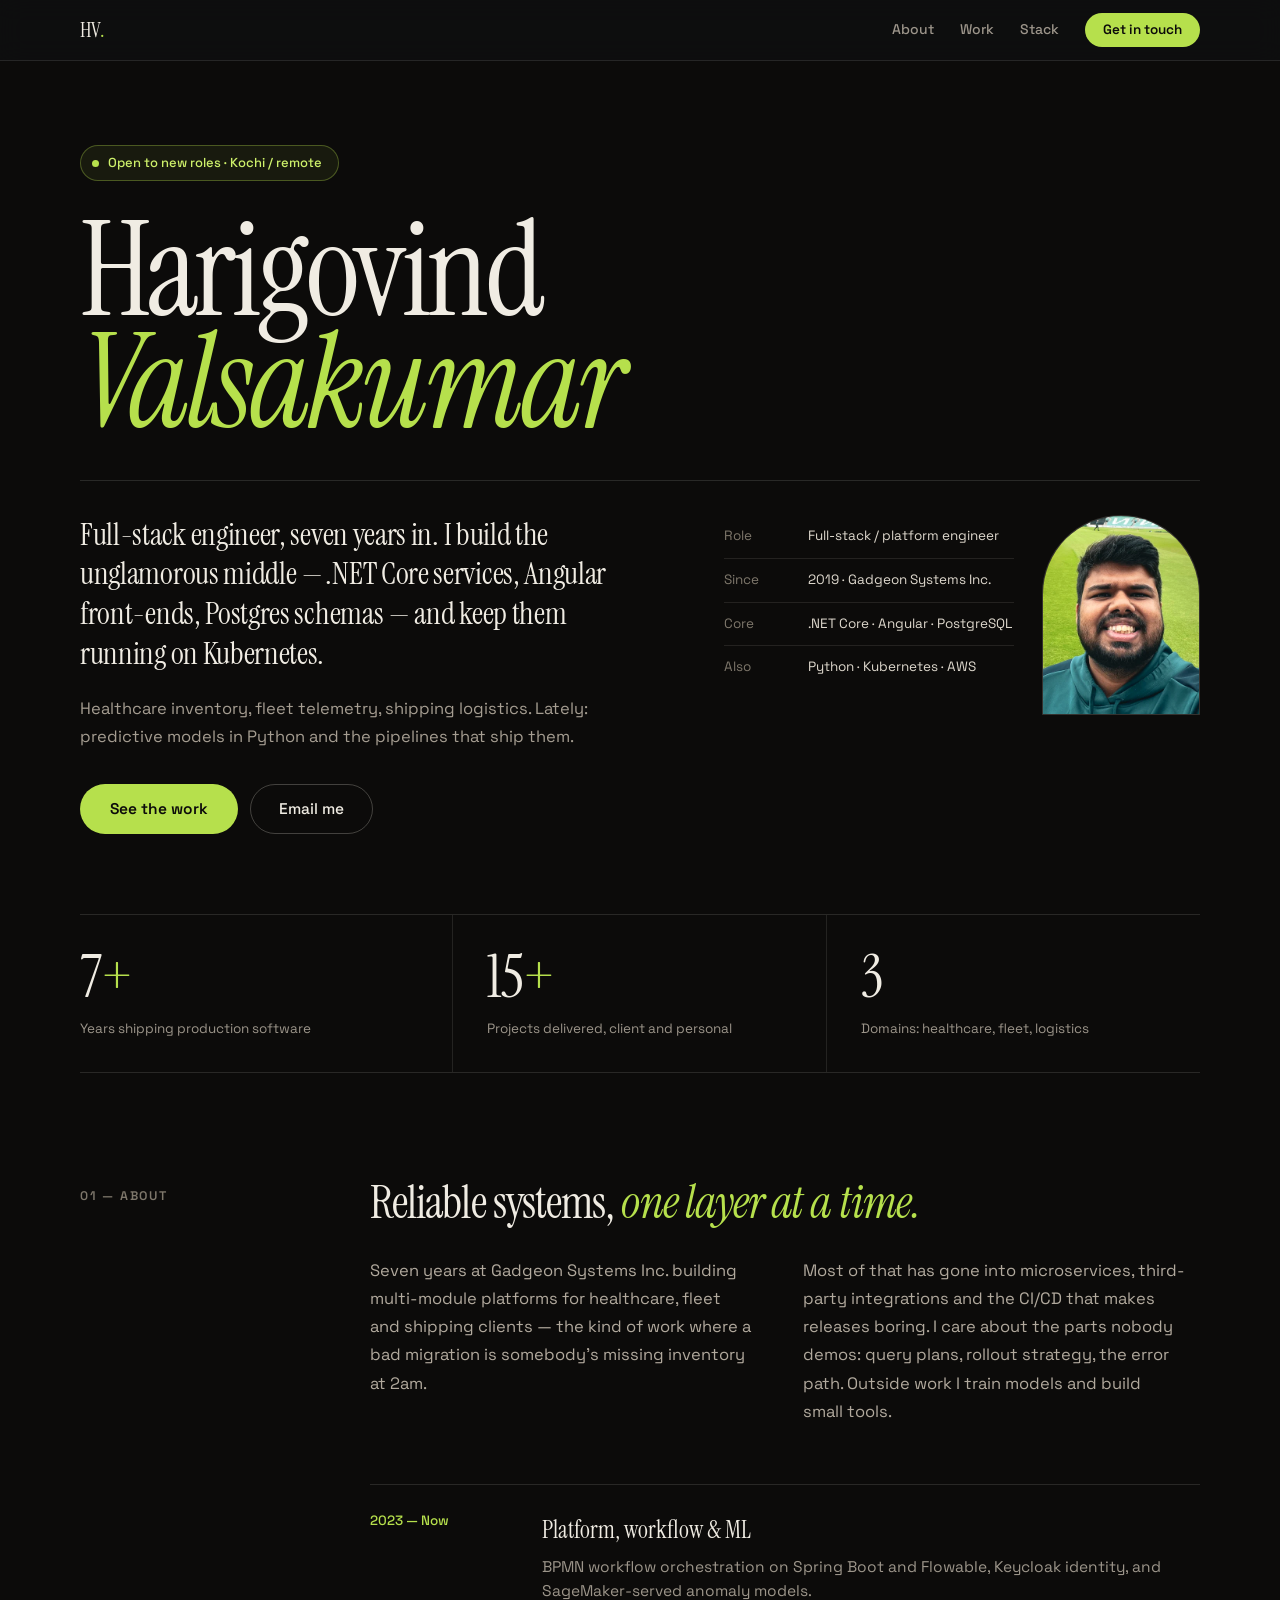
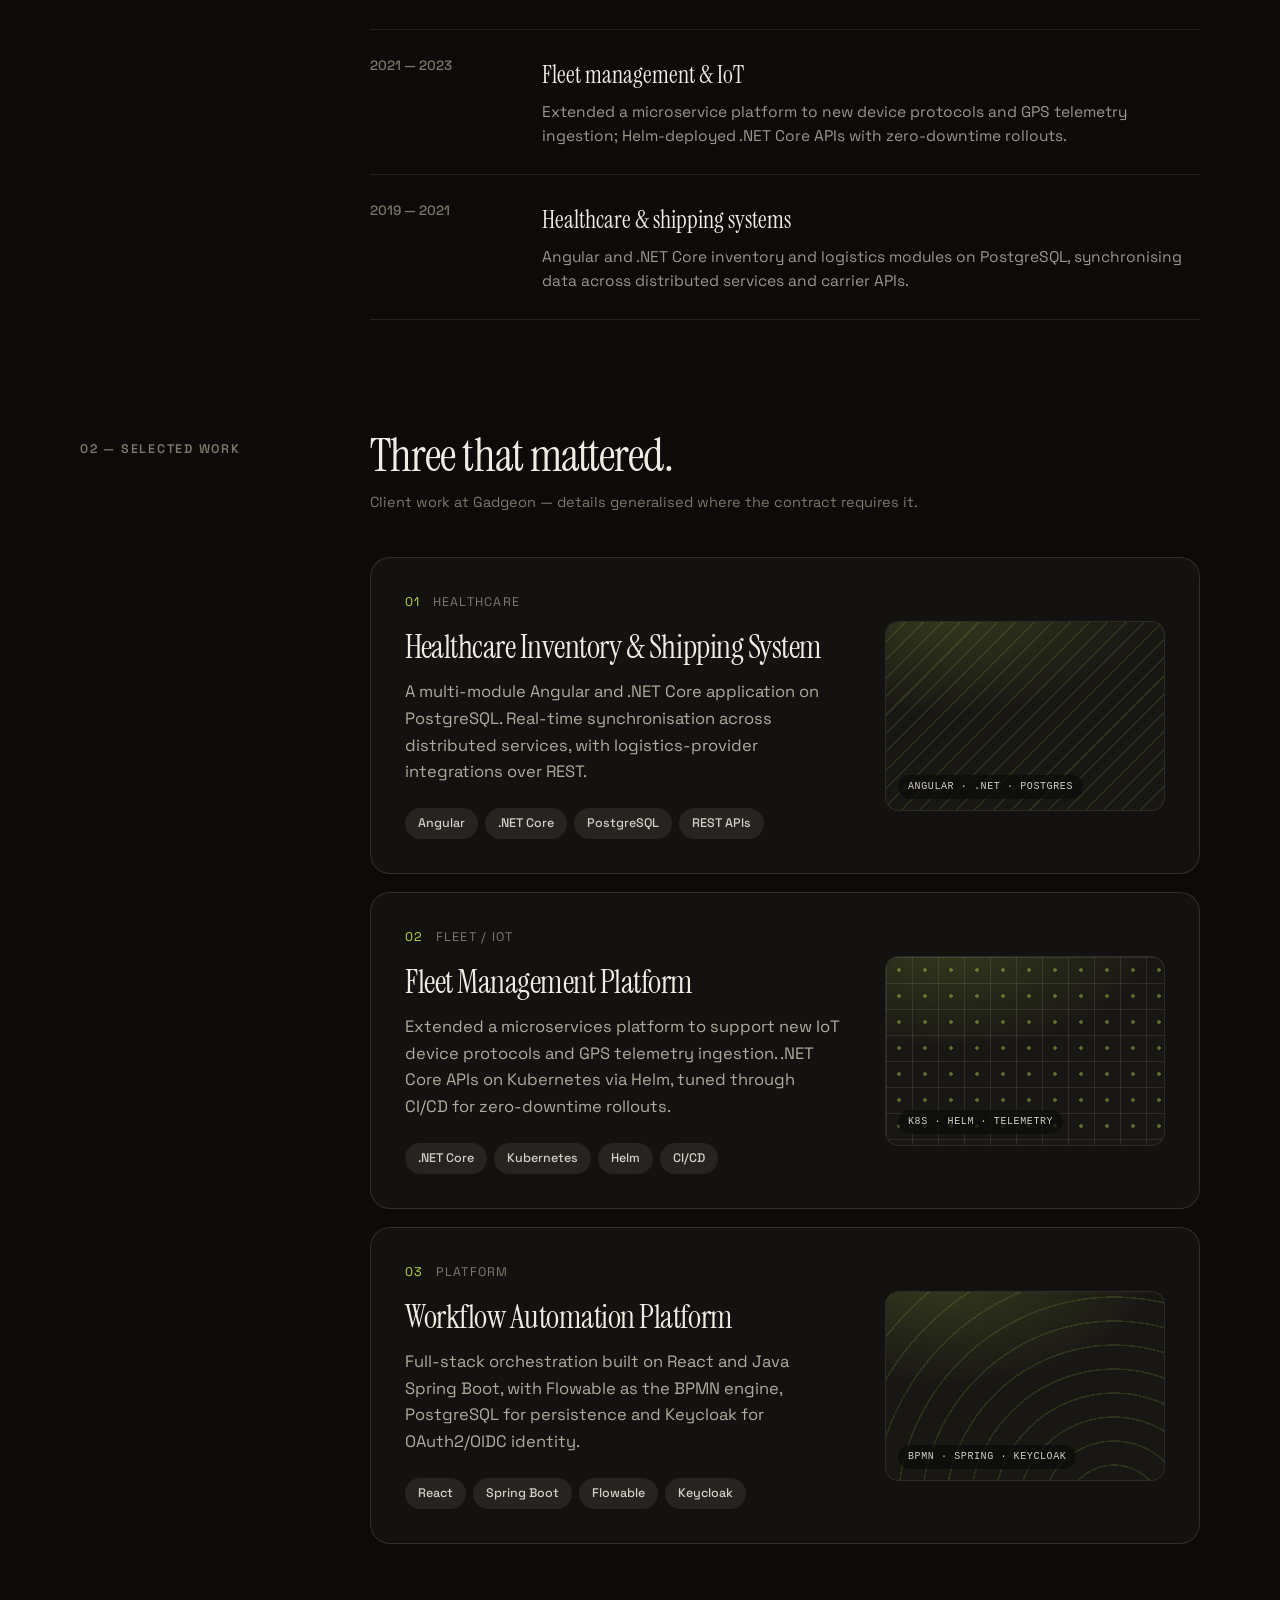
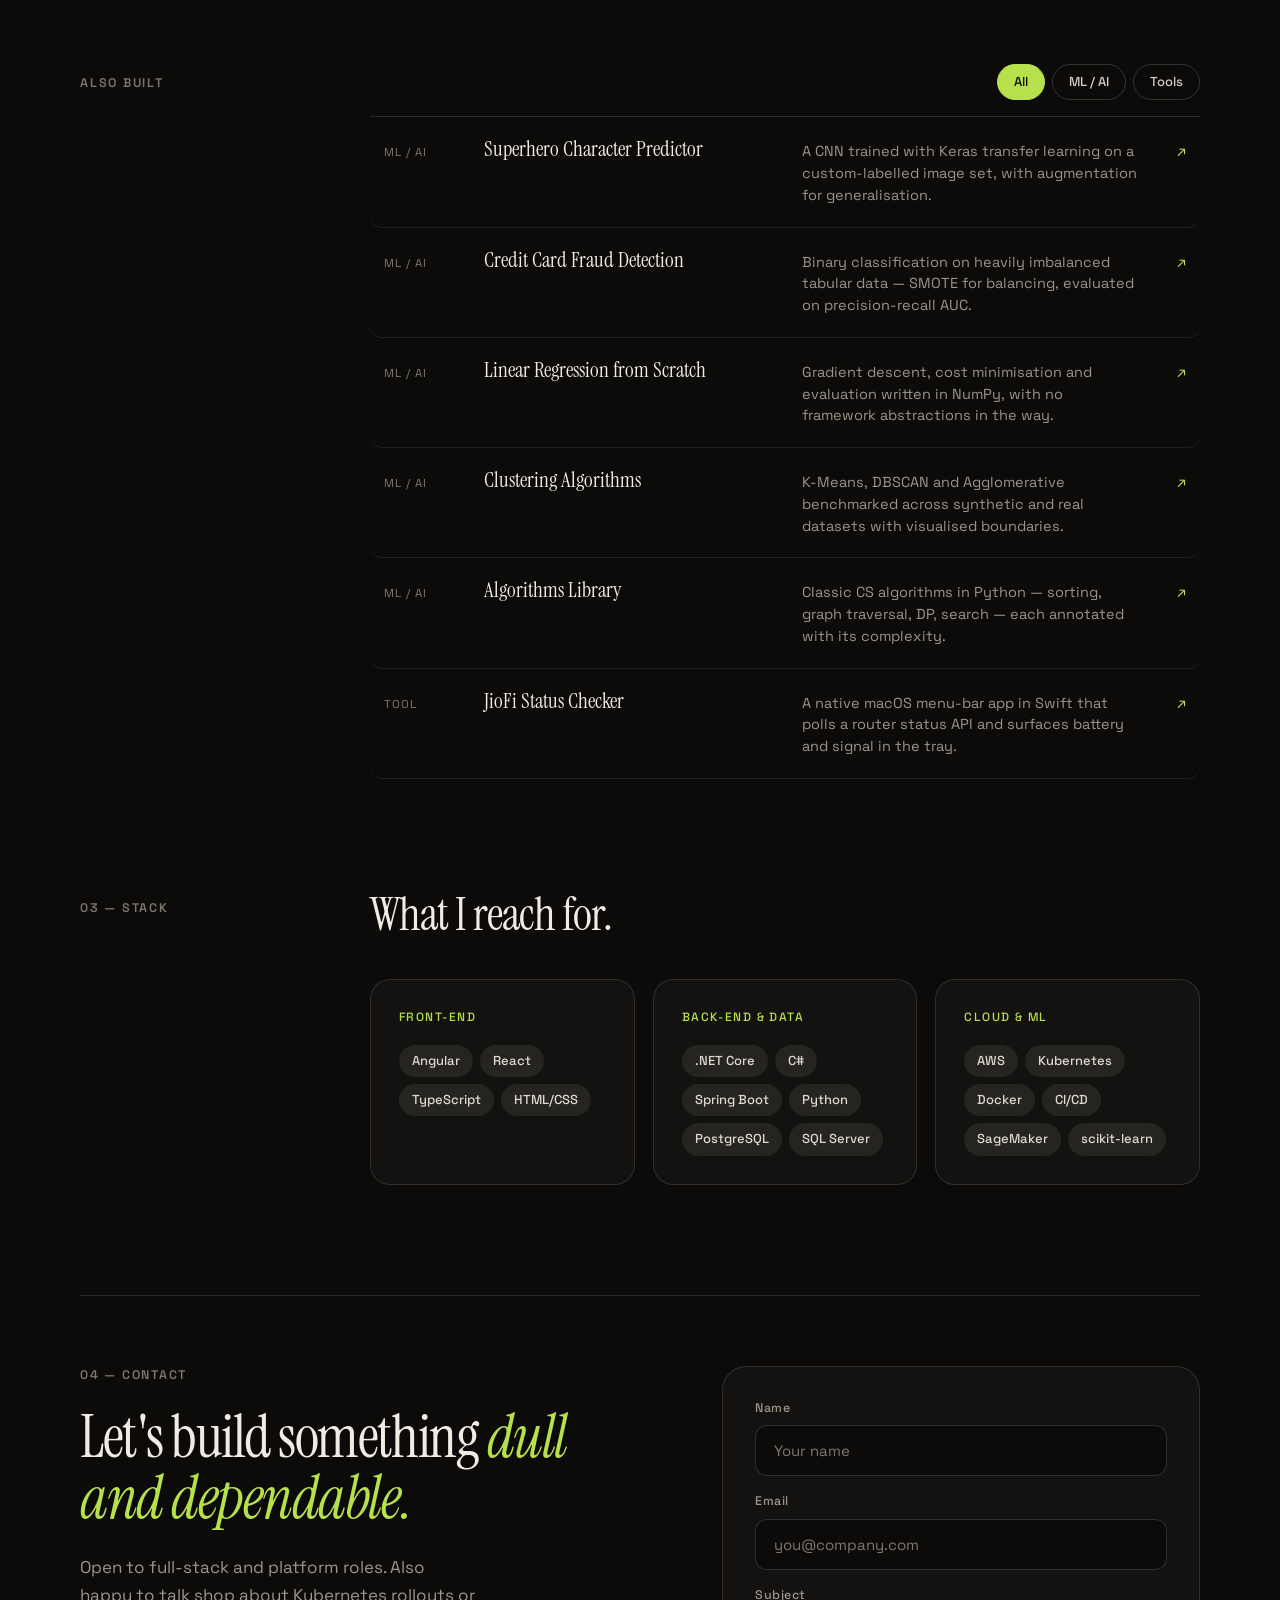
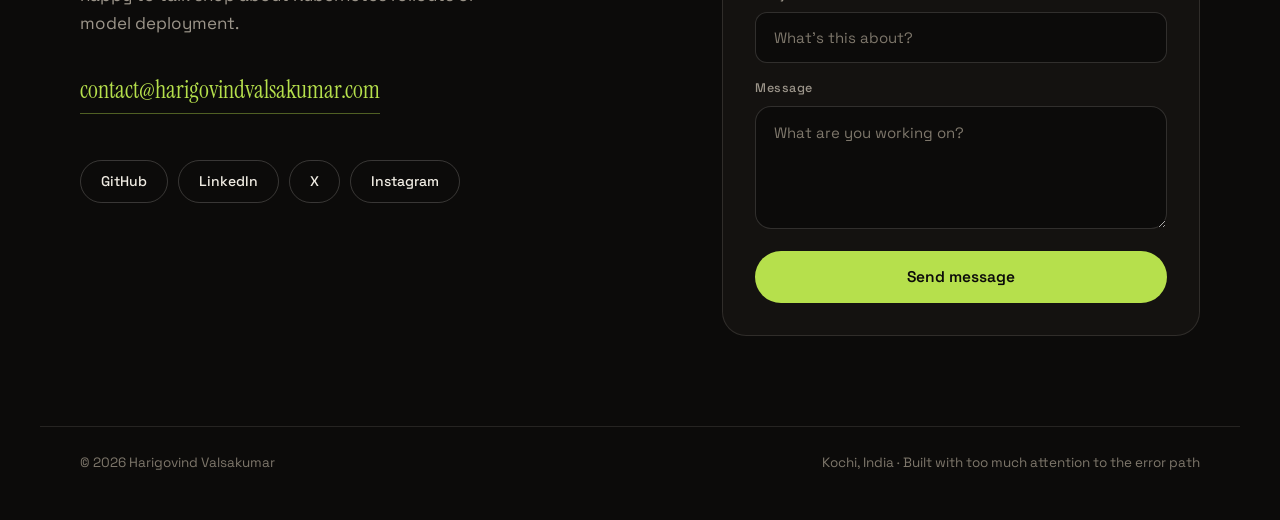
==== commit d411615d: "Fix the success panel showing over the form, drop the page tint The "Message sent" panel was visible" ====
--- a/index.html
+++ b/index.html
@@ -225,14 +225,6 @@
         </div>
 
         <div class="repos" data-repos>
-          <div class="repo" data-cat="ml">
-            <span class="cat">ML / AI</span>
-            <span class="name">Fraud Detection Model</span>
-            <span class="desc">End-to-end pipeline on AWS SageMaker for real-time anomaly scoring, served through Lambda
-              and API Gateway.</span>
-            <span class="go muted">Private</span>
-          </div>
-
           <a class="repo" data-cat="ml" href="https://github.com/HarigovindV10/SuperheroCharacterPredictor"
             target="_blank" rel="noopener">
             <span class="cat">ML / AI</span>
@@ -286,14 +278,6 @@
               and signal in the tray.</span>
             <span class="go" aria-hidden="true">↗</span>
           </a>
-
-          <div class="repo" data-cat="tool">
-            <span class="cat">Tool</span>
-            <span class="name">Reddit Saved Items Organiser</span>
-            <span class="desc">A Python CLI that authenticates via PRAW, then fetches, filters and exports saved posts
-              for offline archiving.</span>
-            <span class="go muted">Private</span>
-          </div>
         </div>
       </div>
     </section>
--- a/main.css
+++ b/main.css
@@ -39,6 +39,12 @@
 	box-sizing: border-box;
 }
 
+/* Components below set `display`, which would otherwise beat the UA rule for
+   the `hidden` attribute and leave hidden elements on screen. */
+[hidden] {
+	display: none !important;
+}
+
 html {
 	scroll-behavior: smooth;
 	scroll-padding-top: 78px;
@@ -48,8 +54,6 @@
 body {
 	margin: 0;
 	background: var(--bg);
-	background-image: radial-gradient(1100px 520px at 78% -8%, rgba(182, 224, 76, .07), transparent 62%);
-	background-repeat: no-repeat;
 	color: var(--ink);
 	font-family: var(--sans);
 	font-size: 16px;
@@ -740,17 +744,6 @@
 	justify-self: end;
 }
 
-.repo .go.muted {
-	font-size: 11.5px;
-	letter-spacing: .06em;
-	text-transform: uppercase;
-	color: var(--mute-4);
-	white-space: nowrap;
-}
-
-.repo[hidden] {
-	display: none;
-}
 
 /* ── Stack ──────────────────────────────────────────────────────── */
 .tri {
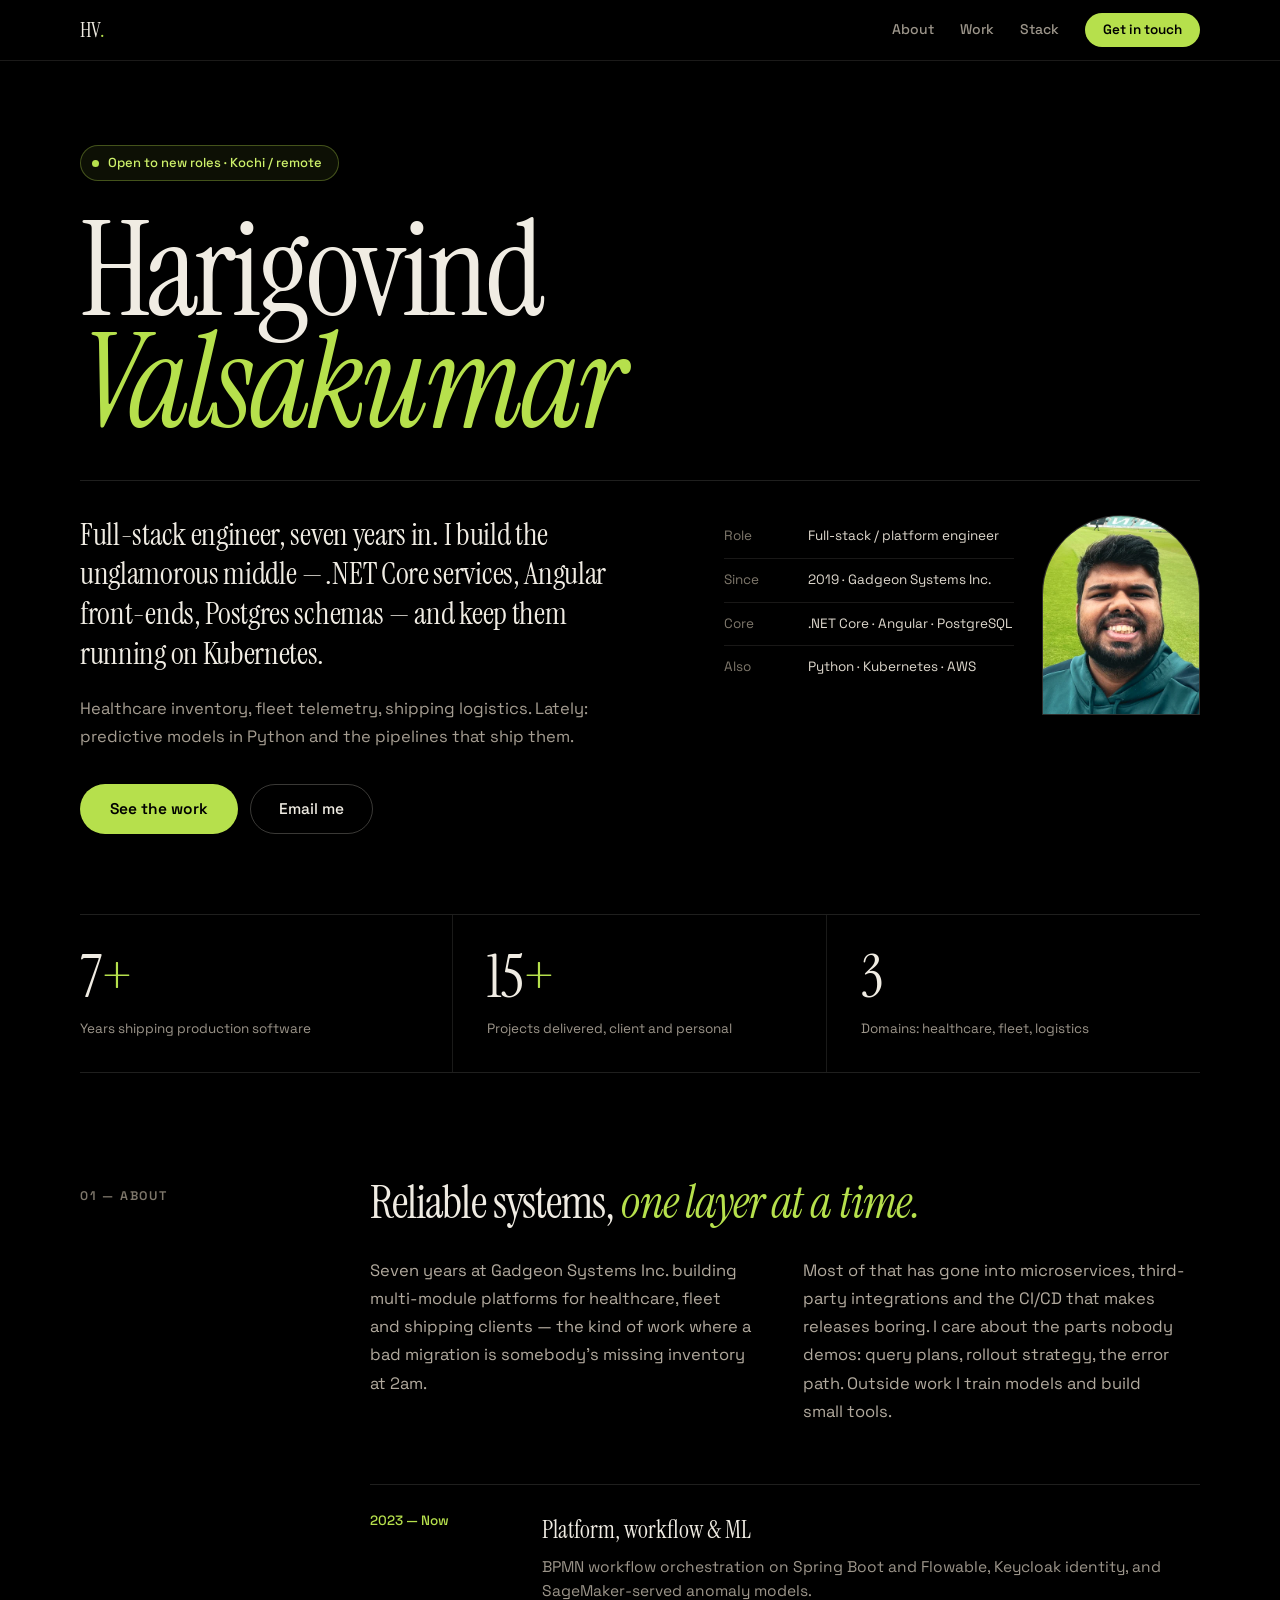
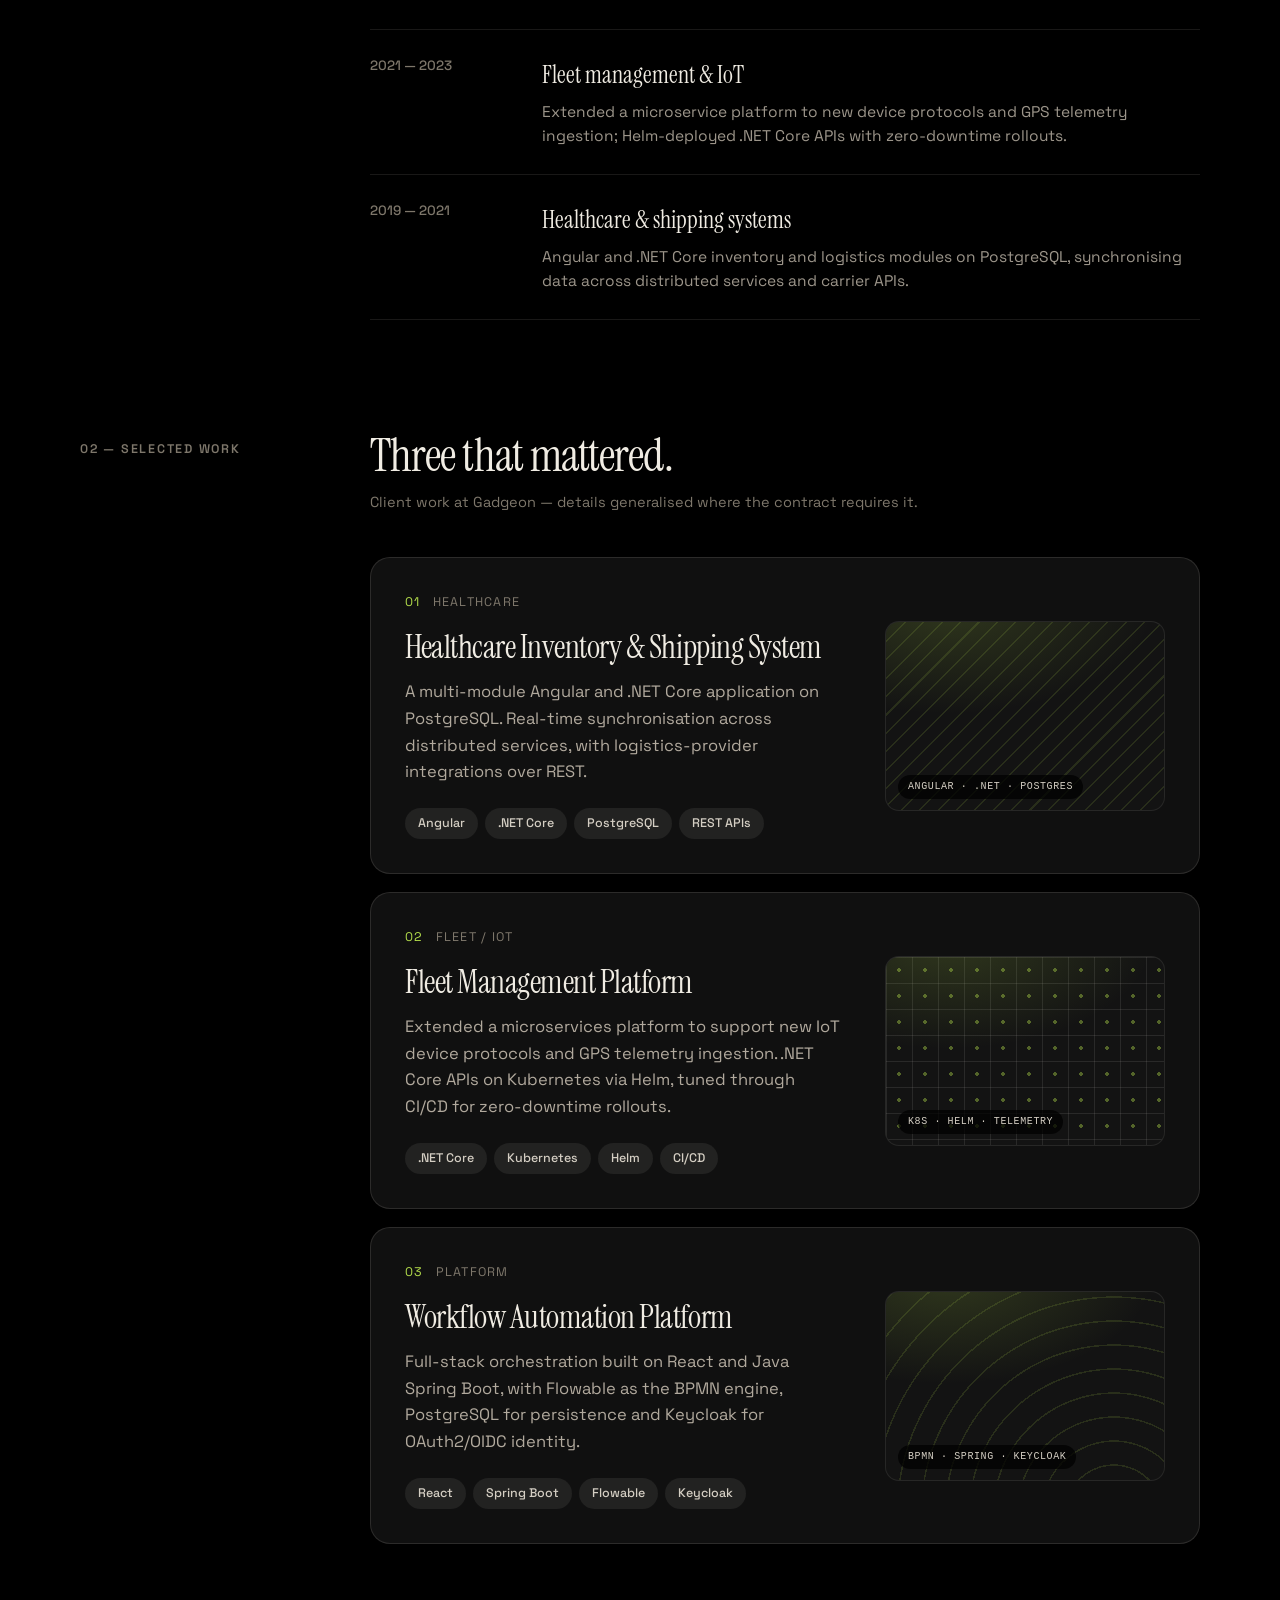
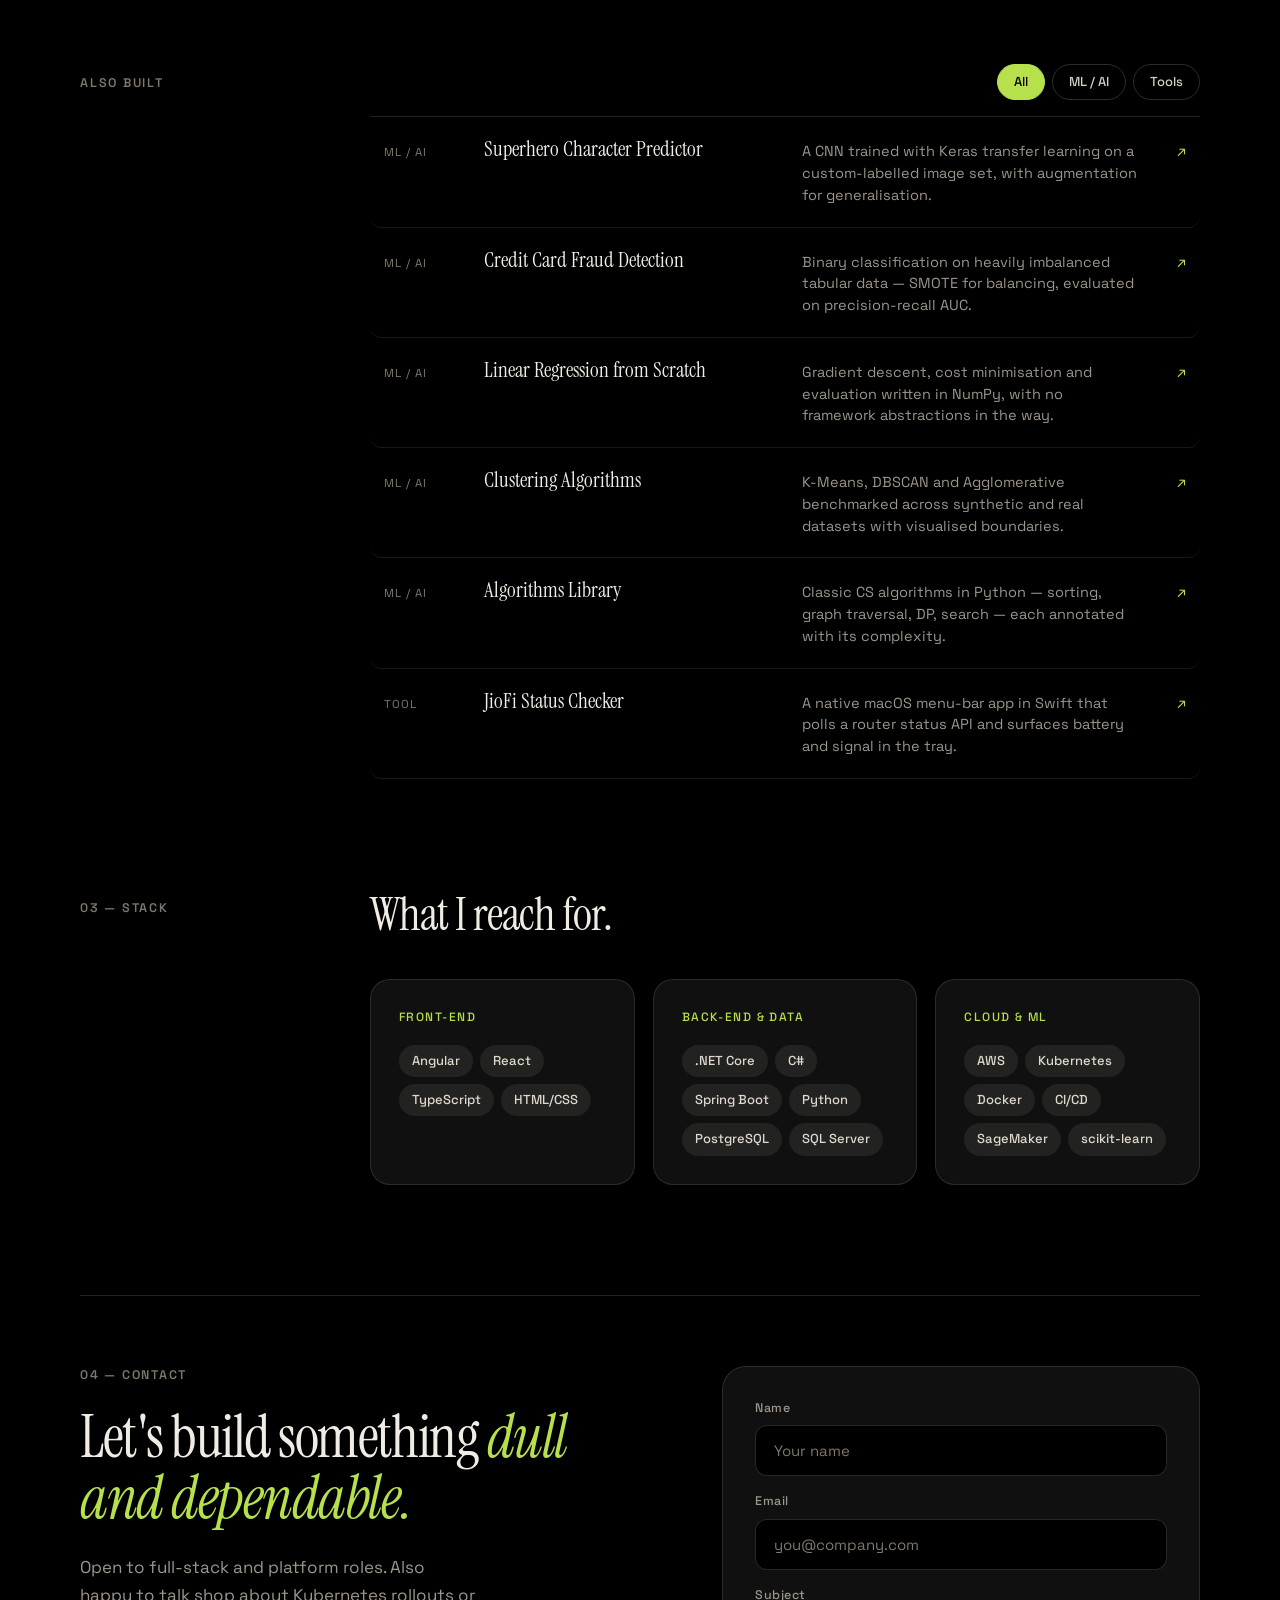
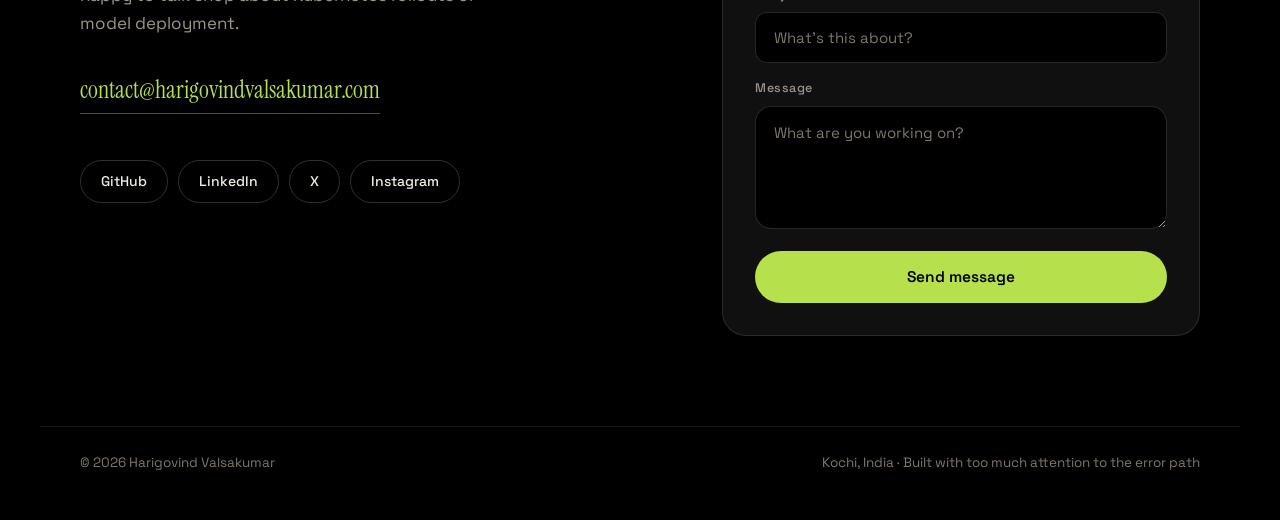
==== commit dd32df0a: "Go true black, and stop the success panel surviving a stale stylesheet The "Message sent" panel was " ====
--- a/index.html
+++ b/index.html
@@ -21,13 +21,13 @@
   <meta name="twitter:card" content="summary">
 
   <link rel="icon"
-    href="data:image/svg+xml,%3Csvg xmlns='http://www.w3.org/2000/svg' viewBox='0 0 64 64'%3E%3Crect width='64' height='64' rx='14' fill='%230c0b0a'/%3E%3Ctext x='32' y='43' font-family='Georgia,serif' font-size='30' fill='%23f0ece3' text-anchor='middle'%3EHV%3C/text%3E%3Ccircle cx='52' cy='16' r='5' fill='%23b6e04c'/%3E%3C/svg%3E">
+    href="data:image/svg+xml,%3Csvg xmlns='http://www.w3.org/2000/svg' viewBox='0 0 64 64'%3E%3Crect width='64' height='64' rx='14' fill='%23000000'/%3E%3Ctext x='32' y='43' font-family='Georgia,serif' font-size='30' fill='%23f0ece3' text-anchor='middle'%3EHV%3C/text%3E%3Ccircle cx='52' cy='16' r='5' fill='%23b6e04c'/%3E%3C/svg%3E">
 
   <link rel="preconnect" href="https://fonts.googleapis.com">
   <link rel="preconnect" href="https://fonts.gstatic.com" crossorigin>
   <link rel="stylesheet"
     href="https://fonts.googleapis.com/css2?family=Instrument+Serif:ital@0;1&family=Space+Grotesk:wght@400;500;600&display=swap">
-  <link rel="stylesheet" href="main.css?v=3">
+  <link rel="stylesheet" href="main.css?v=4">
 </head>
 
 <body>
@@ -373,7 +373,9 @@
           <p id="formStatus" class="form-status" role="status" aria-live="polite"></p>
         </form>
 
-        <div class="sent" id="formSent" hidden>
+        <!-- Inline display, not the `hidden` attribute: an inline style beats
+             `.sent { display: flex }` even if a stale stylesheet is cached. -->
+        <div class="sent" id="formSent" style="display: none">
           <div class="tick" aria-hidden="true">✓</div>
           <h3>Message sent</h3>
           <p>I'll get back to you within a day or two.</p>
@@ -387,7 +389,7 @@
     <span>Kochi, India · Built with too much attention to the error path</span>
   </footer>
 
-  <script src="main.js?v=3" defer></script>
+  <script src="main.js?v=4" defer></script>
 </body>
 
 </html>
--- a/main.css
+++ b/main.css
@@ -2,10 +2,10 @@
    Design: Instrument Serif + Space Grotesk on near-black, lime accent. */
 
 :root {
-	--bg: #0c0b0a;
-	--panel: #141210;
-	--panel-hi: #1b1815;
-	--well: #191714;
+	--bg: #000000;
+	--panel: #101010;
+	--panel-hi: #191919;
+	--well: #131313;
 
 	--ink: #f0ece3;
 	--ink-2: #ded8cd;
@@ -140,7 +140,7 @@
 	position: sticky;
 	top: 0;
 	z-index: 50;
-	background: rgba(14, 15, 17, .82);
+	background: rgba(0, 0, 0, .82);
 	backdrop-filter: blur(12px);
 	-webkit-backdrop-filter: blur(12px);
 	border-bottom: 1px solid var(--line);
@@ -660,7 +660,7 @@
 	z-index: 1;
 	padding: 4px 10px;
 	border-radius: 999px;
-	background: rgba(12, 11, 10, .74);
+	background: rgba(0, 0, 0, .74);
 	font-family: var(--mono);
 	font-size: 10px;
 	letter-spacing: .06em;
@@ -1093,7 +1093,7 @@
 		gap: 0;
 		margin: 0;
 		padding: 10px var(--pad) 20px;
-		background: rgba(12, 11, 10, .98);
+		background: rgba(0, 0, 0, .98);
 		border-bottom: 1px solid var(--line);
 		font-size: 16px;
 	}
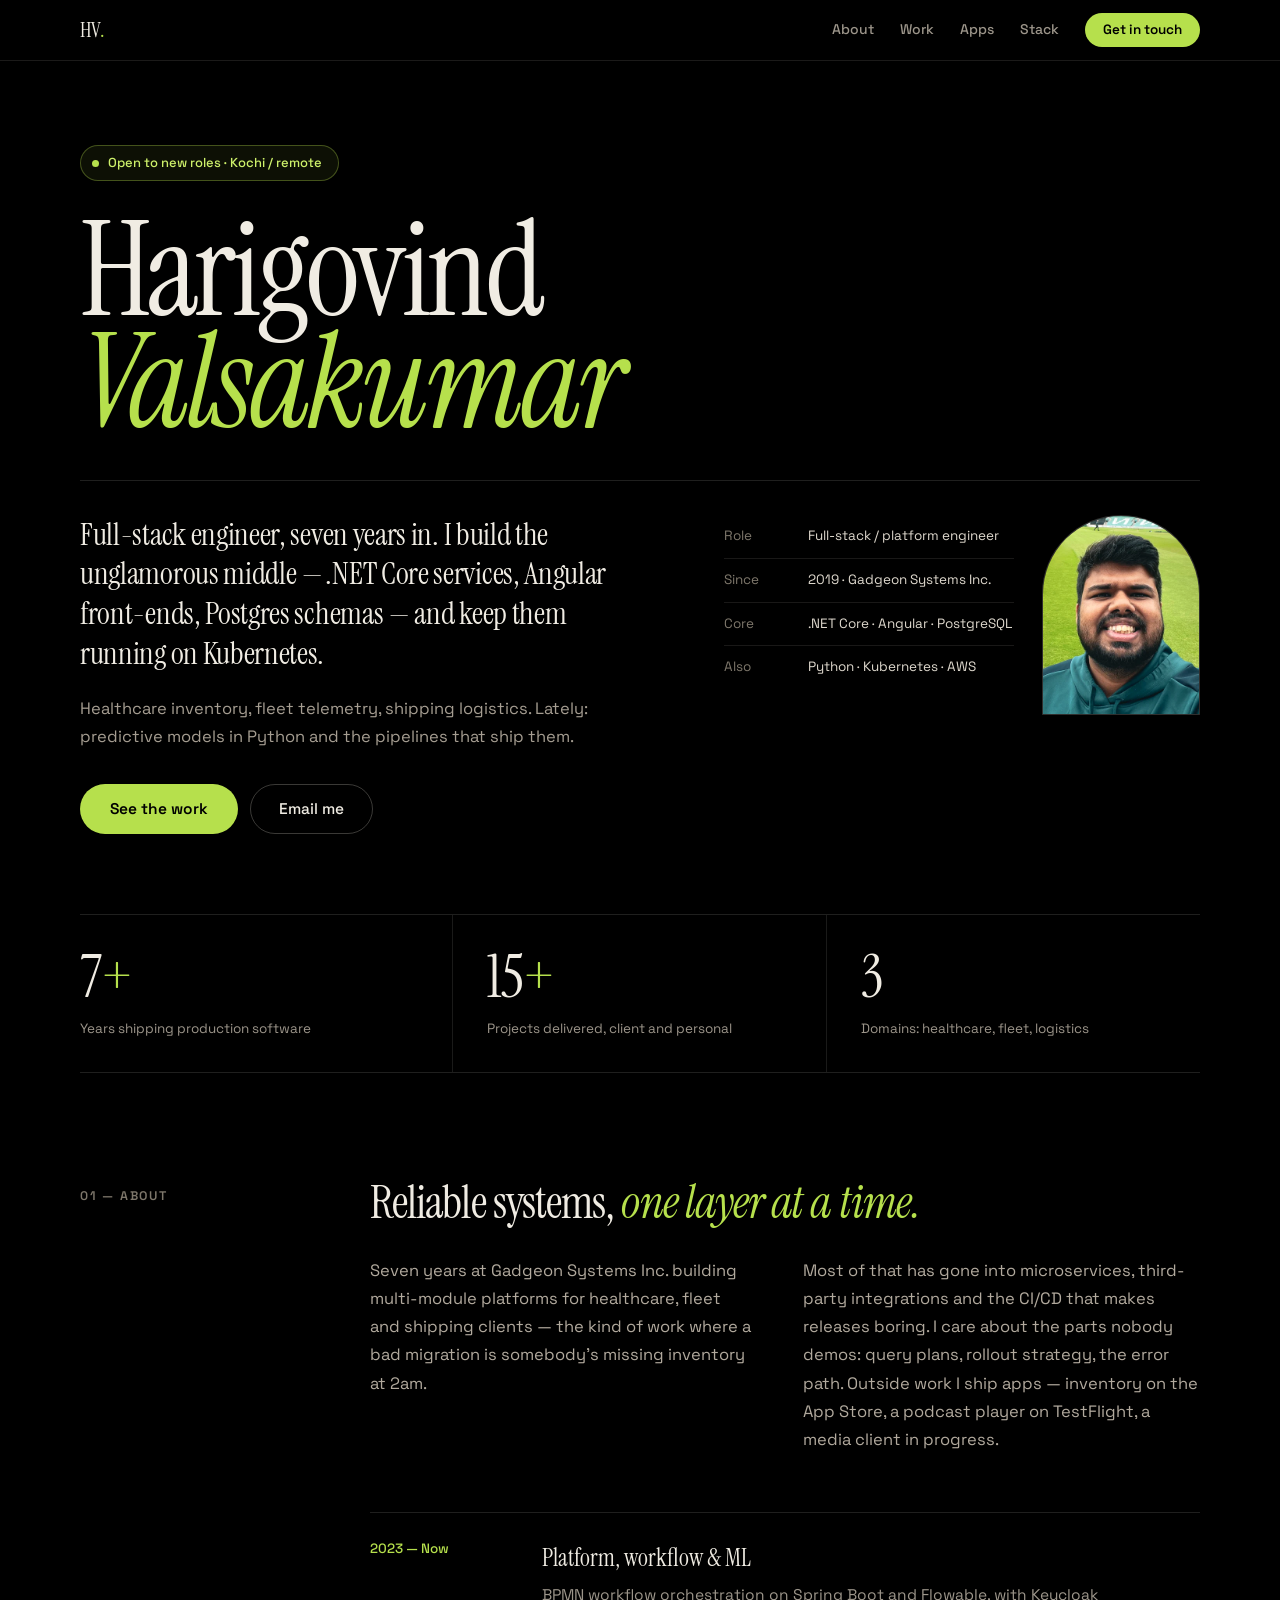
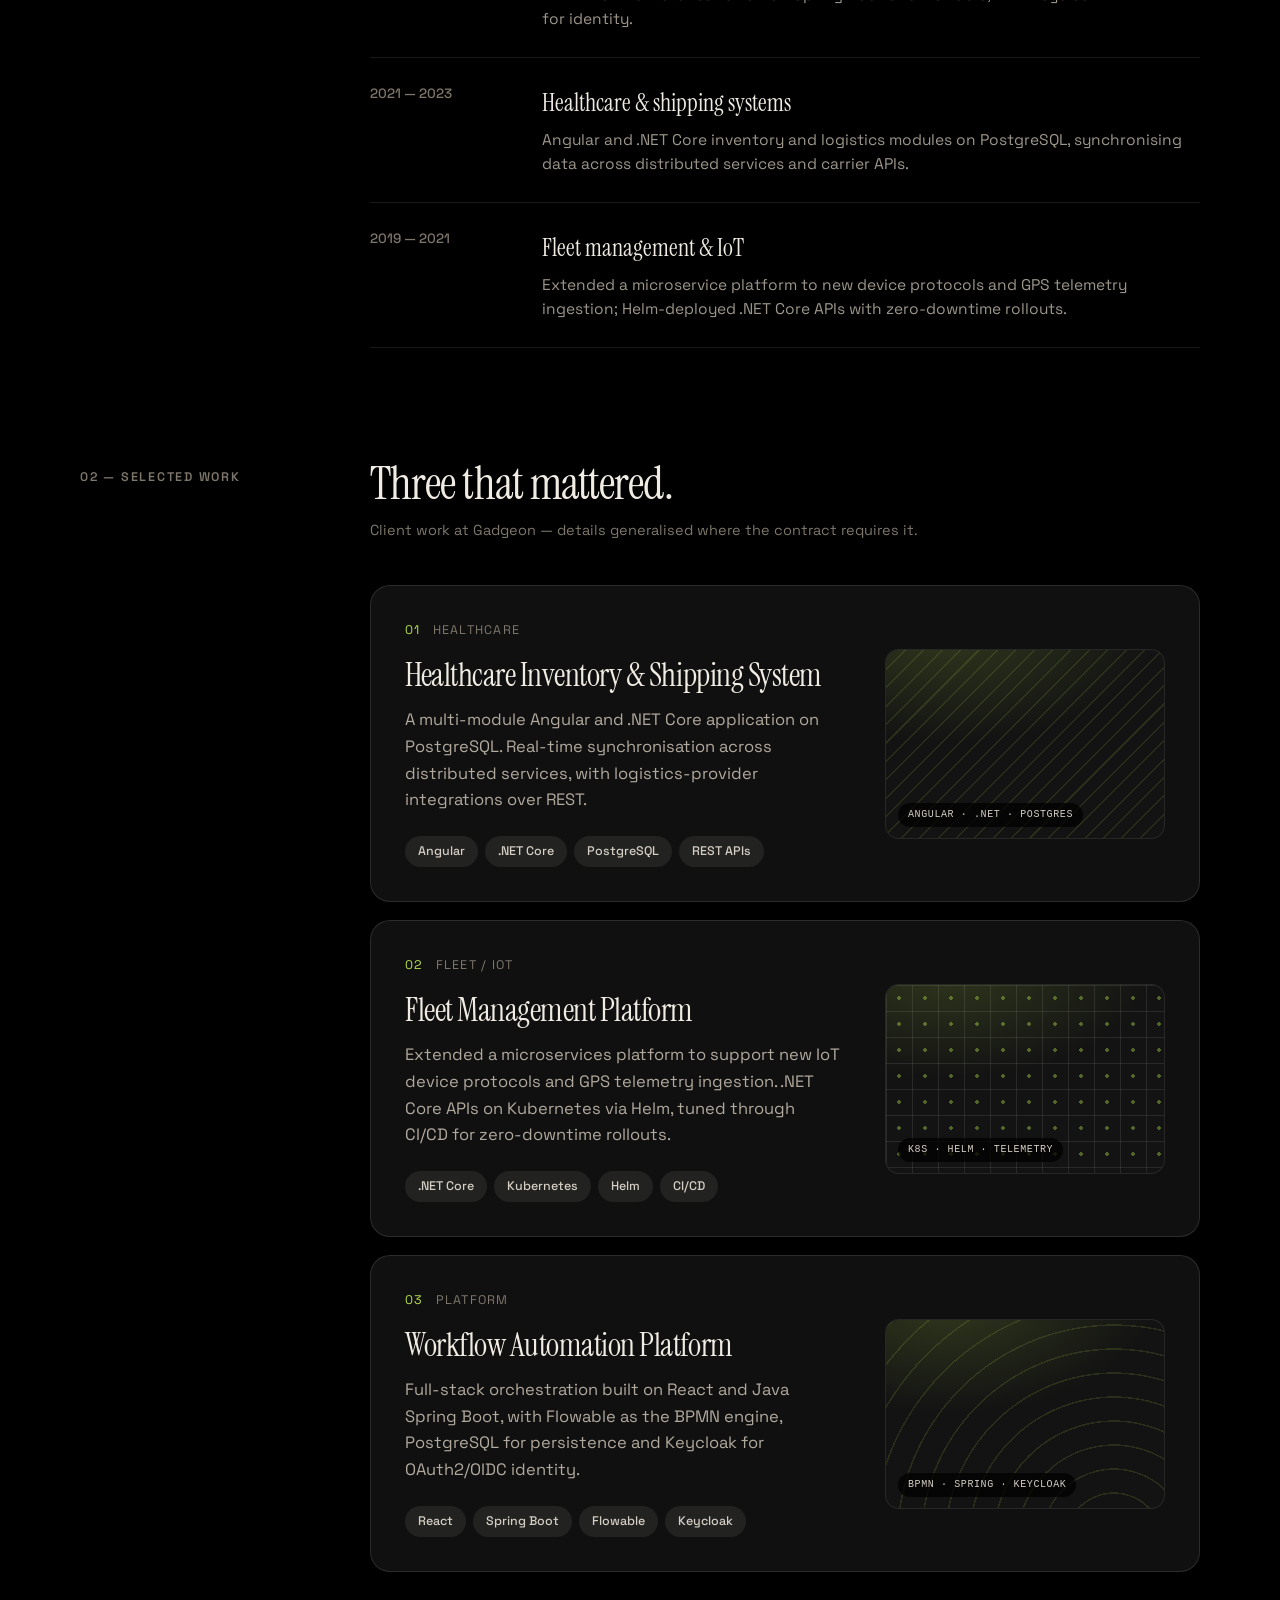
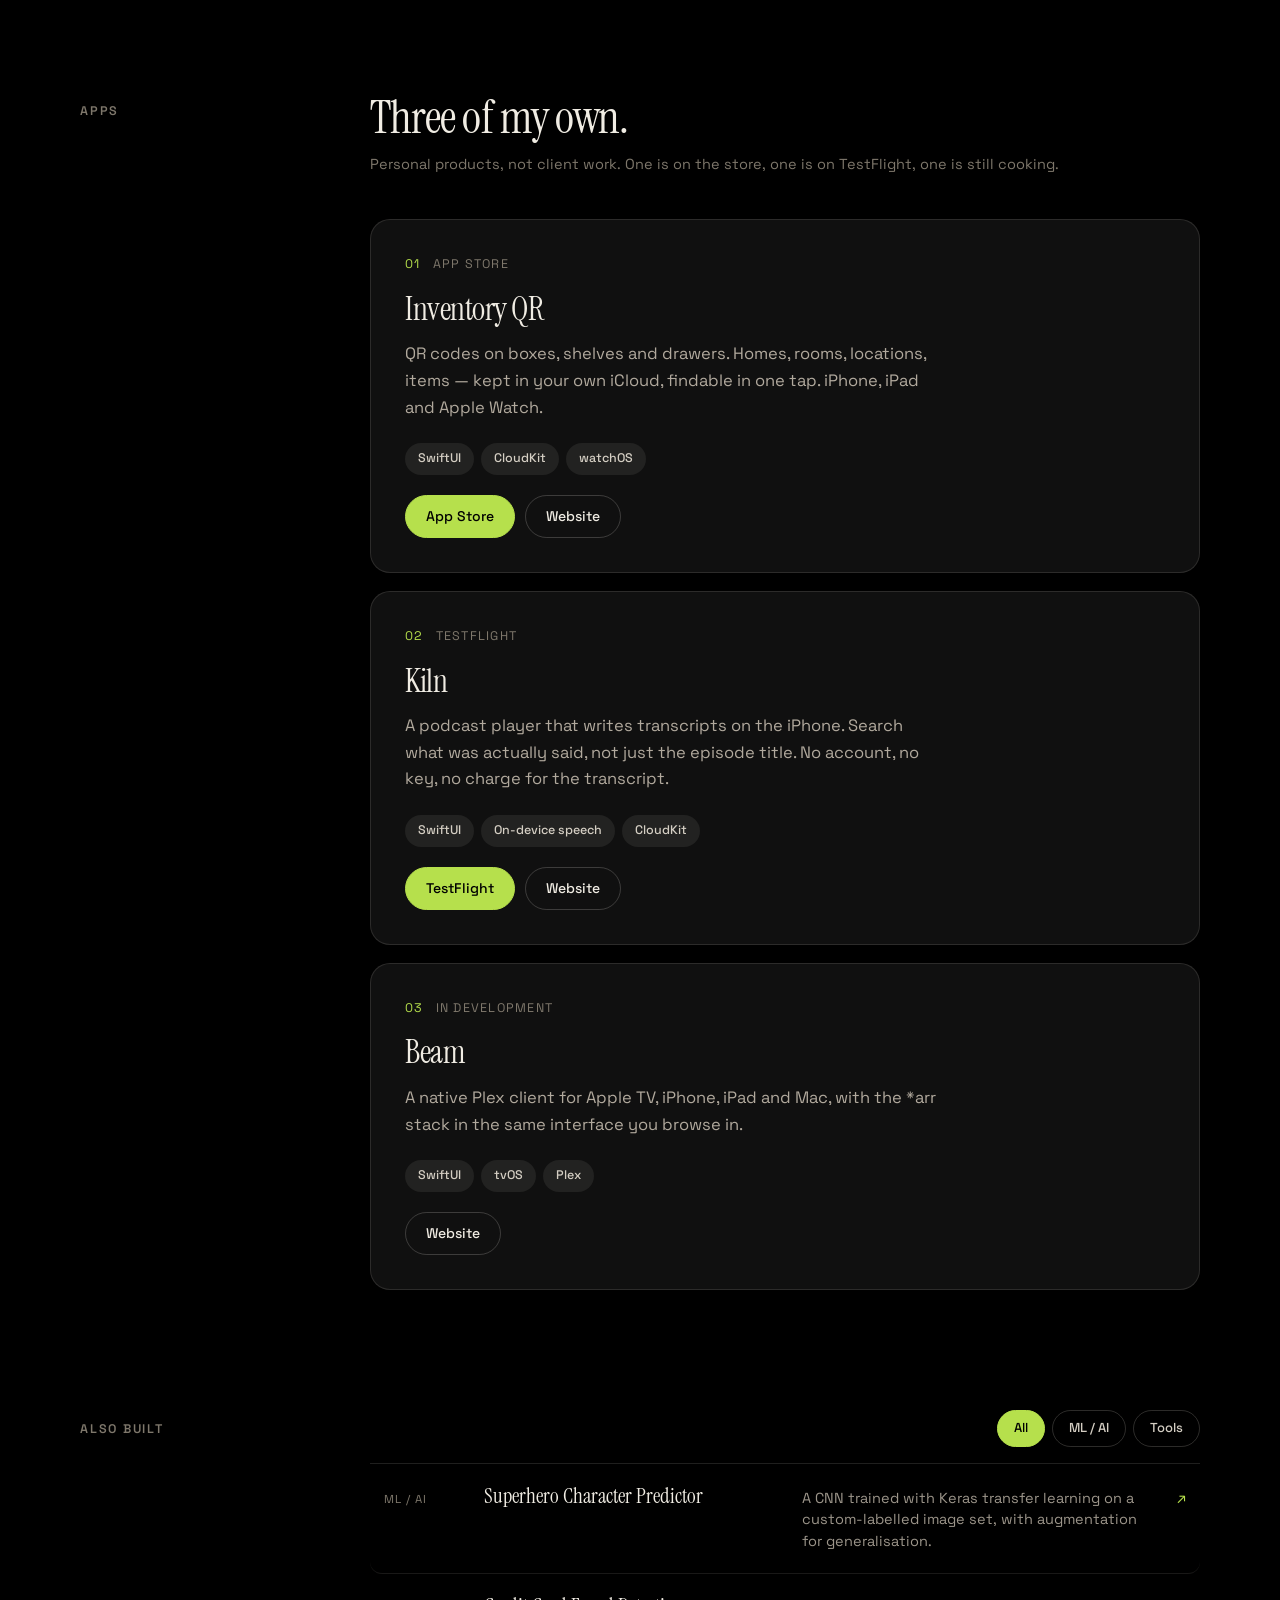
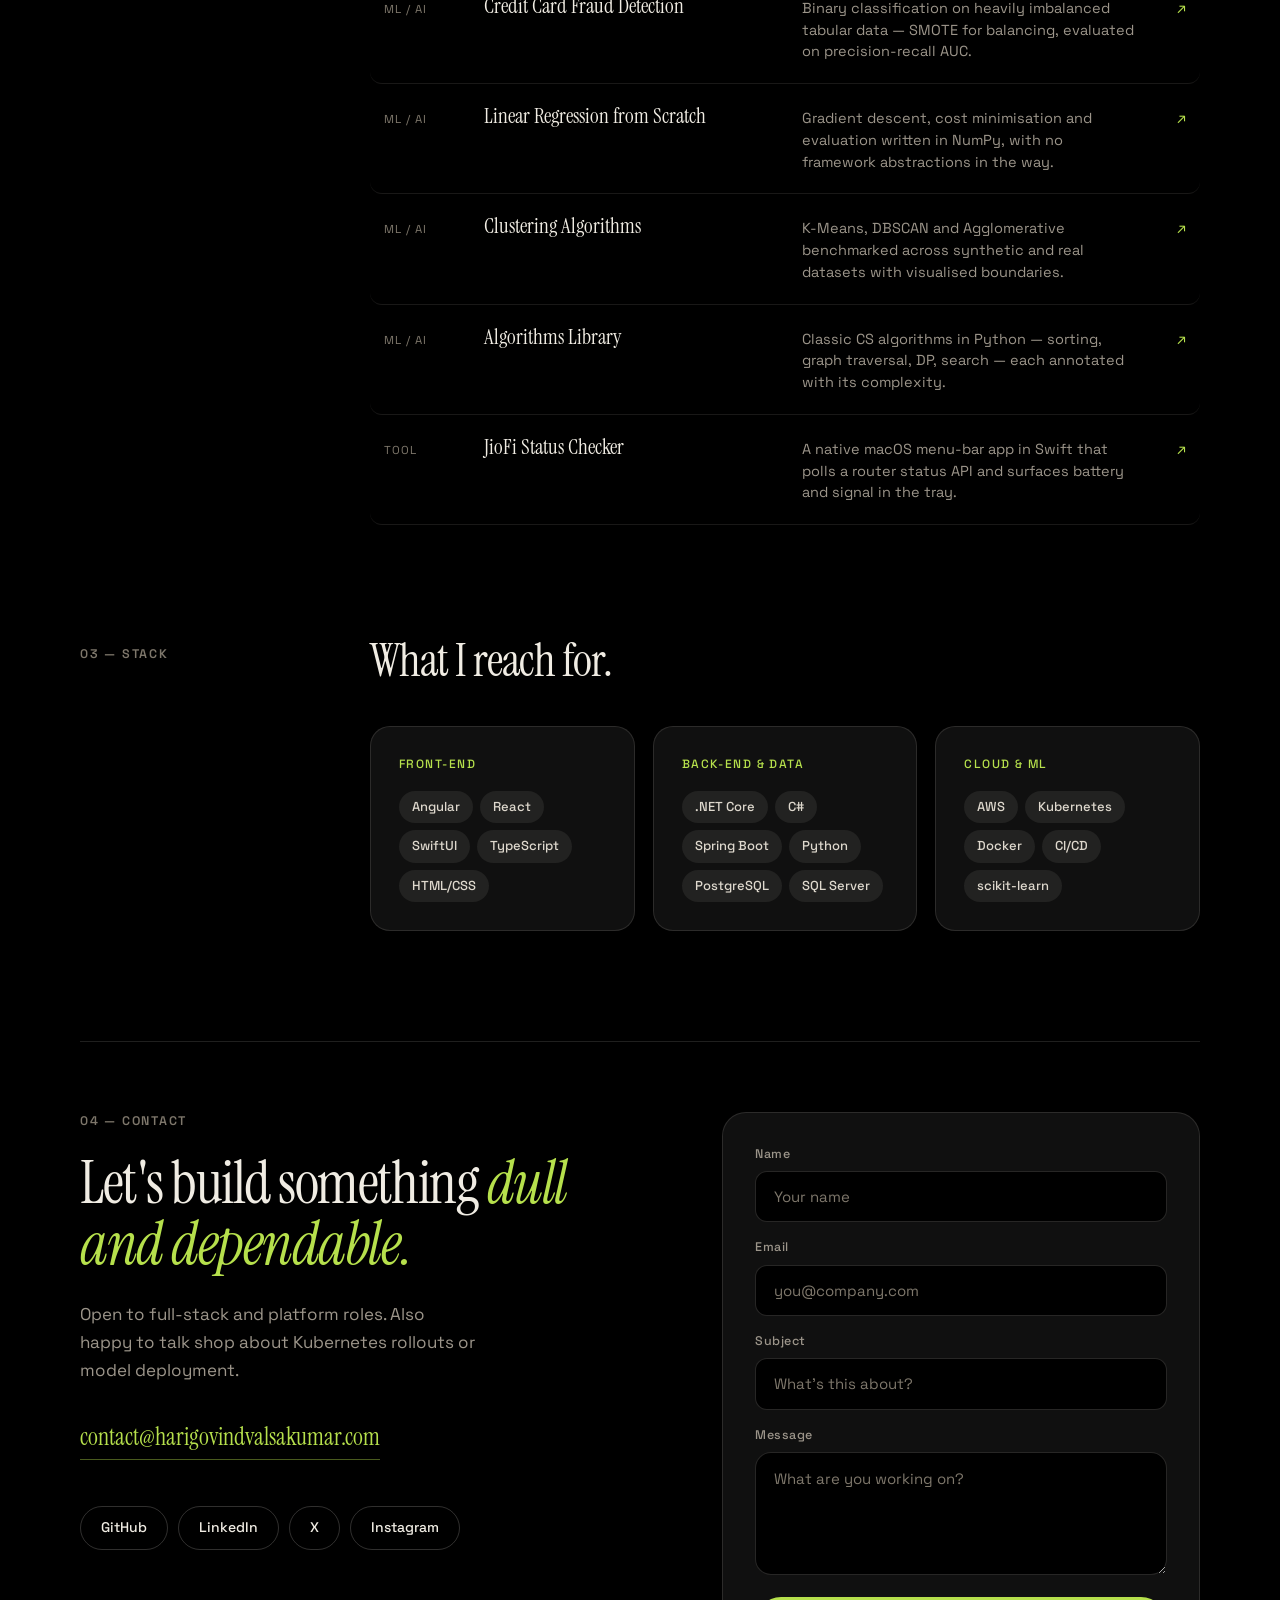
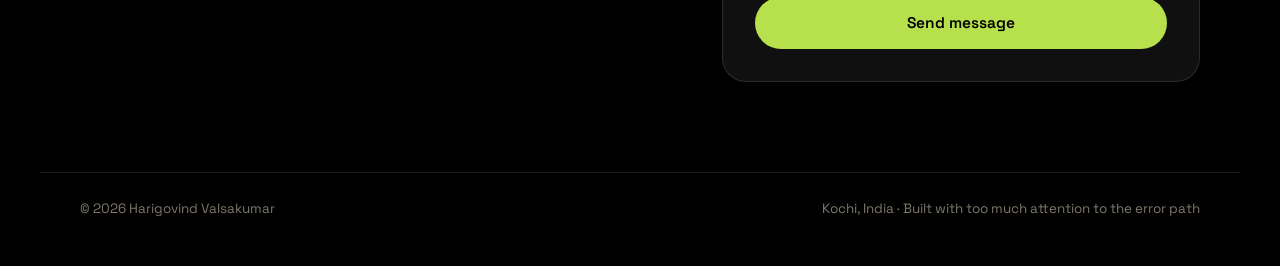
==== commit b0963190: "Put Inventory QR, Kiln and Beam on the page, and correct the timeline. Healthcare and fleet years we" ====
--- a/index.html
+++ b/index.html
@@ -27,7 +27,7 @@
   <link rel="preconnect" href="https://fonts.gstatic.com" crossorigin>
   <link rel="stylesheet"
     href="https://fonts.googleapis.com/css2?family=Instrument+Serif:ital@0;1&family=Space+Grotesk:wght@400;500;600&display=swap">
-  <link rel="stylesheet" href="main.css?v=4">
+  <link rel="stylesheet" href="main.css?v=6">
 </head>
 
 <body>
@@ -52,6 +52,7 @@
       <div class="nav-links" id="nav-links" data-nav-links>
         <a data-nav="about" href="#about">About</a>
         <a data-nav="work" href="#work">Work</a>
+        <a data-nav="apps" href="#apps">Apps</a>
         <a data-nav="skills" href="#skills">Stack</a>
         <a class="nav-cta" href="#contact">Get in touch</a>
       </div>
@@ -119,7 +120,7 @@
             clients — the kind of work where a bad migration is somebody's missing inventory at 2am.</p>
           <p>Most of that has gone into microservices, third-party integrations and the CI/CD that makes releases
             boring. I care about the parts nobody demos: query plans, rollout strategy, the error path. Outside work I
-            train models and build small tools.</p>
+            ship apps — inventory on the App Store, a podcast player on TestFlight, a media client in progress.</p>
         </div>
 
         <div class="timeline">
@@ -127,26 +128,25 @@
             <div class="when">2023 — Now</div>
             <div>
               <h3>Platform, workflow &amp; ML</h3>
-              <p>BPMN workflow orchestration on Spring Boot and Flowable, Keycloak identity, and SageMaker-served
-                anomaly models.</p>
+              <p>BPMN workflow orchestration on Spring Boot and Flowable, with Keycloak for identity.</p>
             </div>
           </div>
           <div class="row">
             <div class="when">2021 — 2023</div>
+            <div>
+              <h3>Healthcare &amp; shipping systems</h3>
+              <p>Angular and .NET Core inventory and logistics modules on PostgreSQL, synchronising data across
+                distributed services and carrier APIs.</p>
+            </div>
+          </div>
+          <div class="row">
+            <div class="when">2019 — 2021</div>
             <div>
               <h3>Fleet management &amp; IoT</h3>
               <p>Extended a microservice platform to new device protocols and GPS telemetry ingestion; Helm-deployed
                 .NET Core APIs with zero-downtime rollouts.</p>
             </div>
           </div>
-          <div class="row">
-            <div class="when">2019 — 2021</div>
-            <div>
-              <h3>Healthcare &amp; shipping systems</h3>
-              <p>Angular and .NET Core inventory and logistics modules on PostgreSQL, synchronising data across
-                distributed services and carrier APIs.</p>
-            </div>
-          </div>
         </div>
       </div>
     </section>
@@ -209,6 +209,71 @@
           </div>
           <div class="art art-flow" role="img" aria-label="Abstract motif representing the workflow automation platform">
             <span class="stack">BPMN · SPRING · KEYCLOAK</span>
+          </div>
+        </article>
+      </div>
+    </section>
+
+    <!-- ── Apps ───────────────────────────────────────────────────── -->
+    <section class="sec will-rise" id="apps" style="padding-top:60px;padding-bottom:60px">
+      <p class="tag">Apps</p>
+      <div>
+        <h2 class="tight">Three of my own.</h2>
+        <p class="work-note">Personal products, not client work. One is on the store, one is on TestFlight, one is
+          still cooking.</p>
+
+        <article class="proj proj-app">
+          <div>
+            <p class="kicker"><b>01</b><span>App Store</span></p>
+            <h3>Inventory QR</h3>
+            <p>QR codes on boxes, shelves and drawers. Homes, rooms, locations, items — kept in your own iCloud,
+              findable in one tap. iPhone, iPad and Apple Watch.</p>
+            <ul class="pills">
+              <li>SwiftUI</li>
+              <li>CloudKit</li>
+              <li>watchOS</li>
+            </ul>
+            <div class="app-links">
+              <a class="is-primary" href="https://apps.apple.com/app/id6747960199" target="_blank"
+                rel="noopener">App Store</a>
+              <a href="https://inventoryqrapp.com/" target="_blank" rel="noopener">Website</a>
+            </div>
+          </div>
+        </article>
+
+        <article class="proj proj-app">
+          <div>
+            <p class="kicker"><b>02</b><span>TestFlight</span></p>
+            <h3>Kiln</h3>
+            <p>A podcast player that writes transcripts on the iPhone. Search what was actually said, not just the
+              episode title. No account, no key, no charge for the transcript.</p>
+            <ul class="pills">
+              <li>SwiftUI</li>
+              <li>On-device speech</li>
+              <li>CloudKit</li>
+            </ul>
+            <div class="app-links">
+              <a class="is-primary" href="https://testflight.apple.com/join/neDPMNEW" target="_blank"
+                rel="noopener">TestFlight</a>
+              <a href="https://kilnpodcastplayer.app/" target="_blank" rel="noopener">Website</a>
+            </div>
+          </div>
+        </article>
+
+        <article class="proj proj-app">
+          <div>
+            <p class="kicker"><b>03</b><span>In development</span></p>
+            <h3>Beam</h3>
+            <p>A native Plex client for Apple TV, iPhone, iPad and Mac, with the *arr stack in the same interface you
+              browse in.</p>
+            <ul class="pills">
+              <li>SwiftUI</li>
+              <li>tvOS</li>
+              <li>Plex</li>
+            </ul>
+            <div class="app-links">
+              <a href="https://beammediaplayer.com/" target="_blank" rel="noopener">Website</a>
+            </div>
           </div>
         </article>
       </div>
@@ -293,6 +358,7 @@
             <ul class="pills">
               <li>Angular</li>
               <li>React</li>
+              <li>SwiftUI</li>
               <li>TypeScript</li>
               <li>HTML/CSS</li>
             </ul>
@@ -315,7 +381,6 @@
               <li>Kubernetes</li>
               <li>Docker</li>
               <li>CI/CD</li>
-              <li>SageMaker</li>
               <li>scikit-learn</li>
             </ul>
           </div>
@@ -389,7 +454,7 @@
     <span>Kochi, India · Built with too much attention to the error path</span>
   </footer>
 
-  <script src="main.js?v=4" defer></script>
+  <script src="main.js?v=6" defer></script>
 </body>
 
 </html>
--- a/main.css
+++ b/main.css
@@ -612,6 +612,47 @@
 	color: var(--ink-3);
 }
 
+.proj-app {
+	grid-template-columns: minmax(0, 1fr);
+}
+
+.proj-app .pills {
+	margin-bottom: 20px;
+}
+
+.app-links {
+	display: flex;
+	flex-wrap: wrap;
+	gap: 10px;
+}
+
+.app-links a {
+	padding: 10px 20px;
+	border-radius: 999px;
+	border: 1px solid rgba(240, 236, 227, .2);
+	color: var(--ink);
+	font-size: 14px;
+	font-weight: 500;
+}
+
+.app-links a:hover {
+	background: rgba(240, 236, 227, .09);
+	color: var(--ink);
+	text-decoration: none;
+}
+
+.app-links a.is-primary {
+	background: var(--lime);
+	border-color: var(--lime);
+	color: var(--bg);
+}
+
+.app-links a.is-primary:hover {
+	background: var(--lime-hi);
+	border-color: var(--lime-hi);
+	color: var(--bg);
+}
+
 /* Generated project art. These are NDA'd client systems with no shippable
    screenshots, so the panel is a motif in the site's own language rather
    than stock photography — pure CSS, no external requests. */
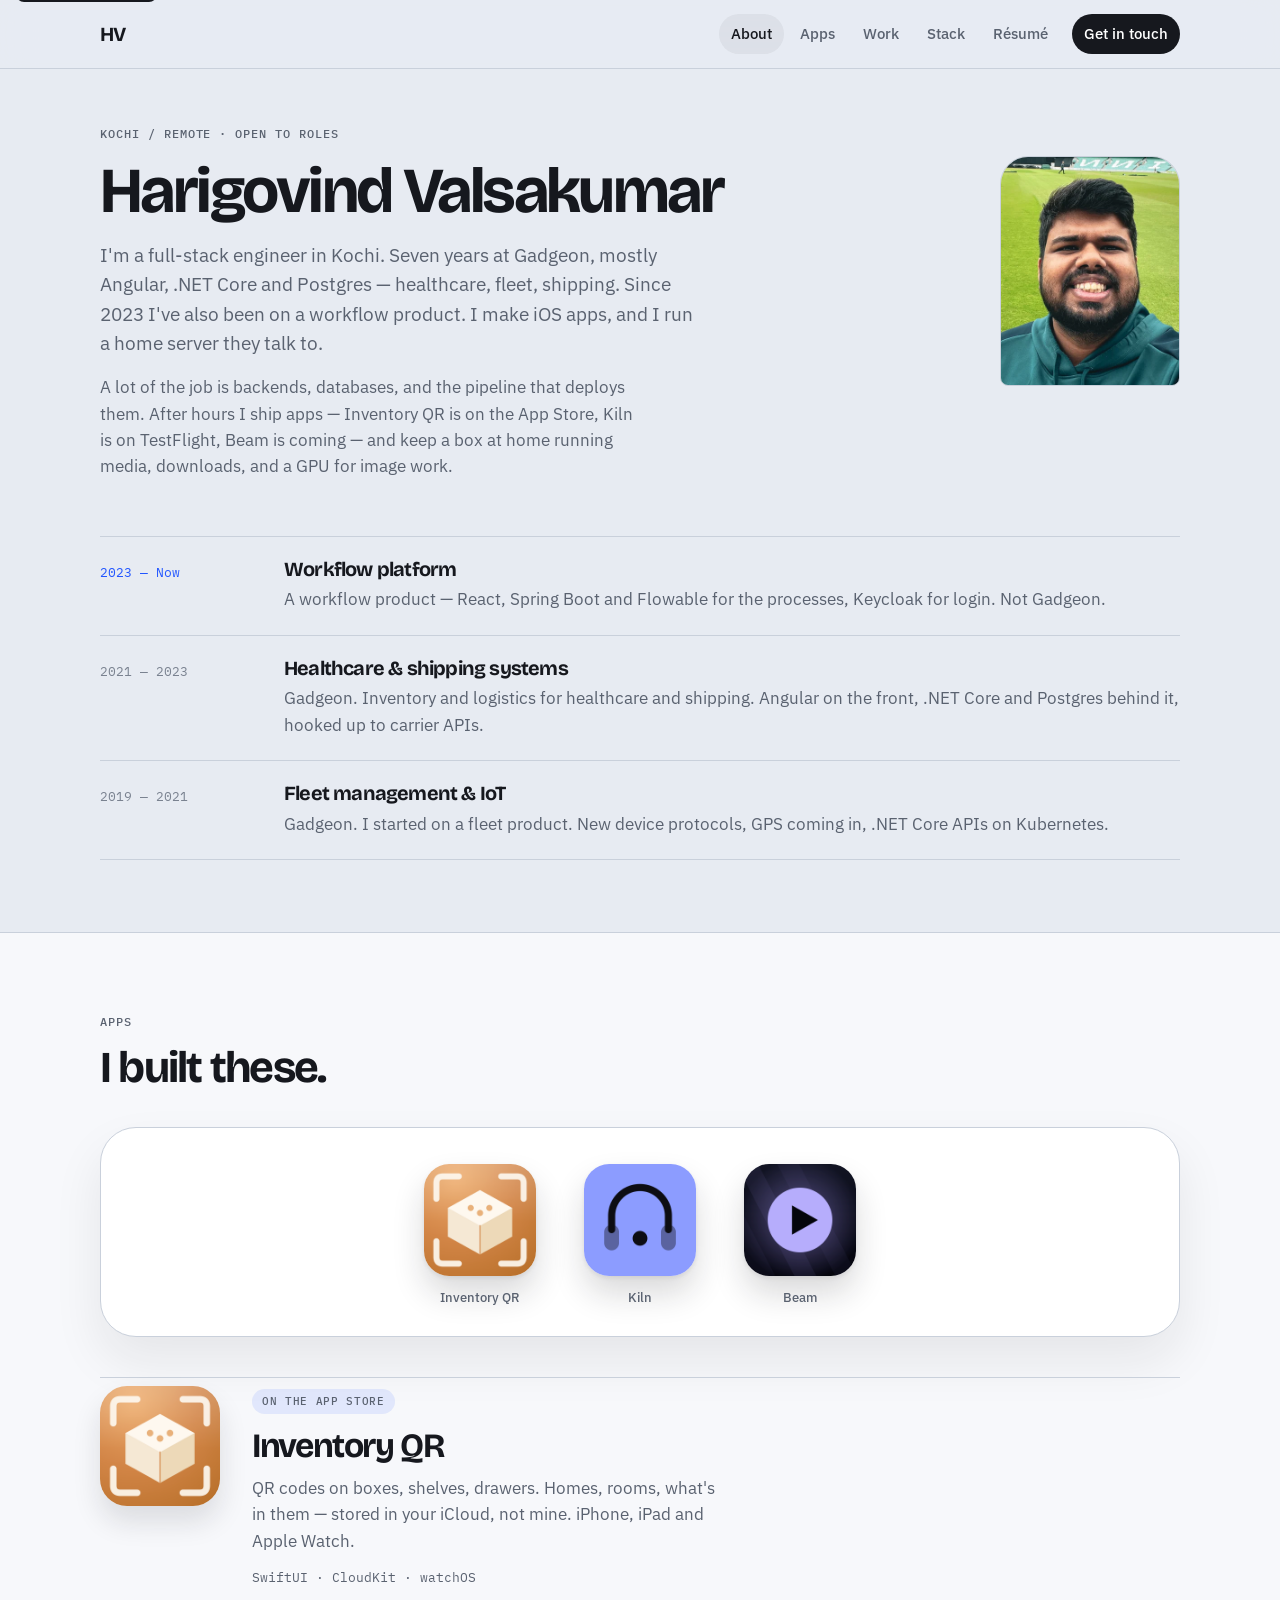
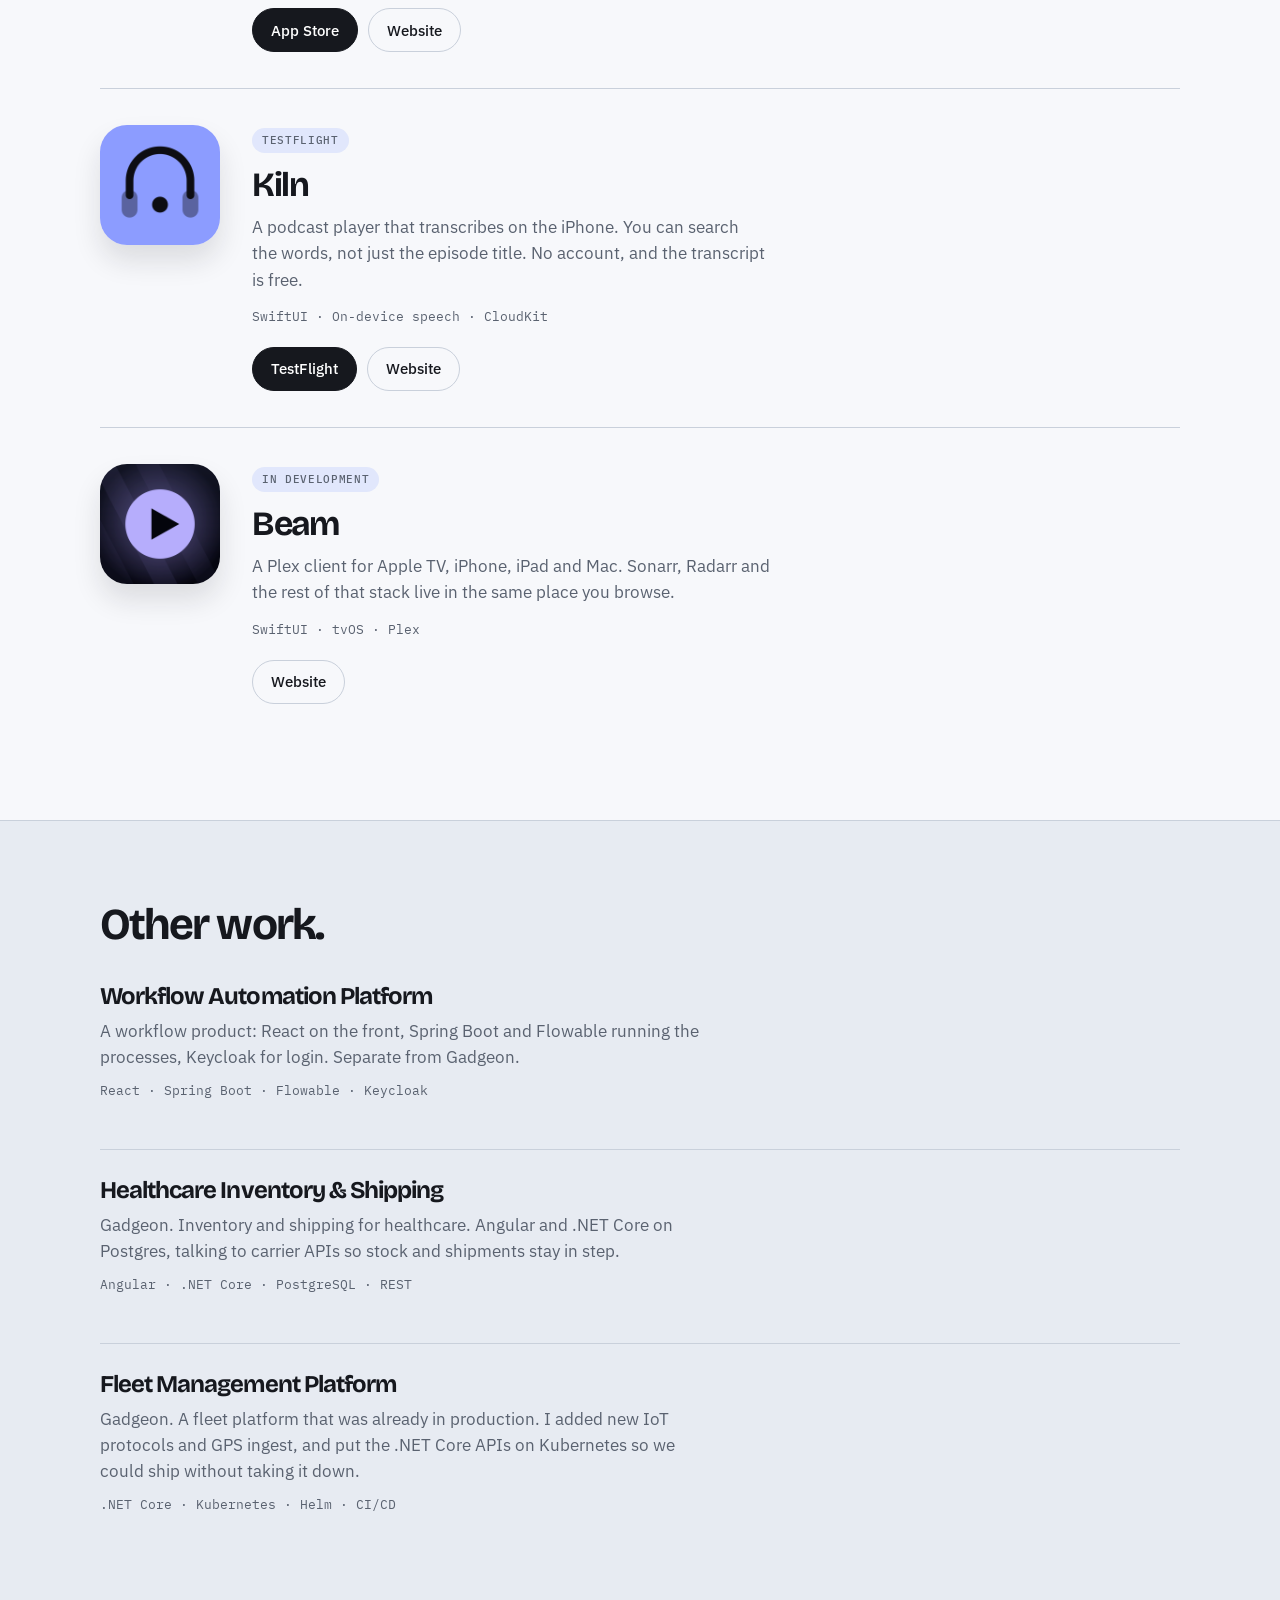
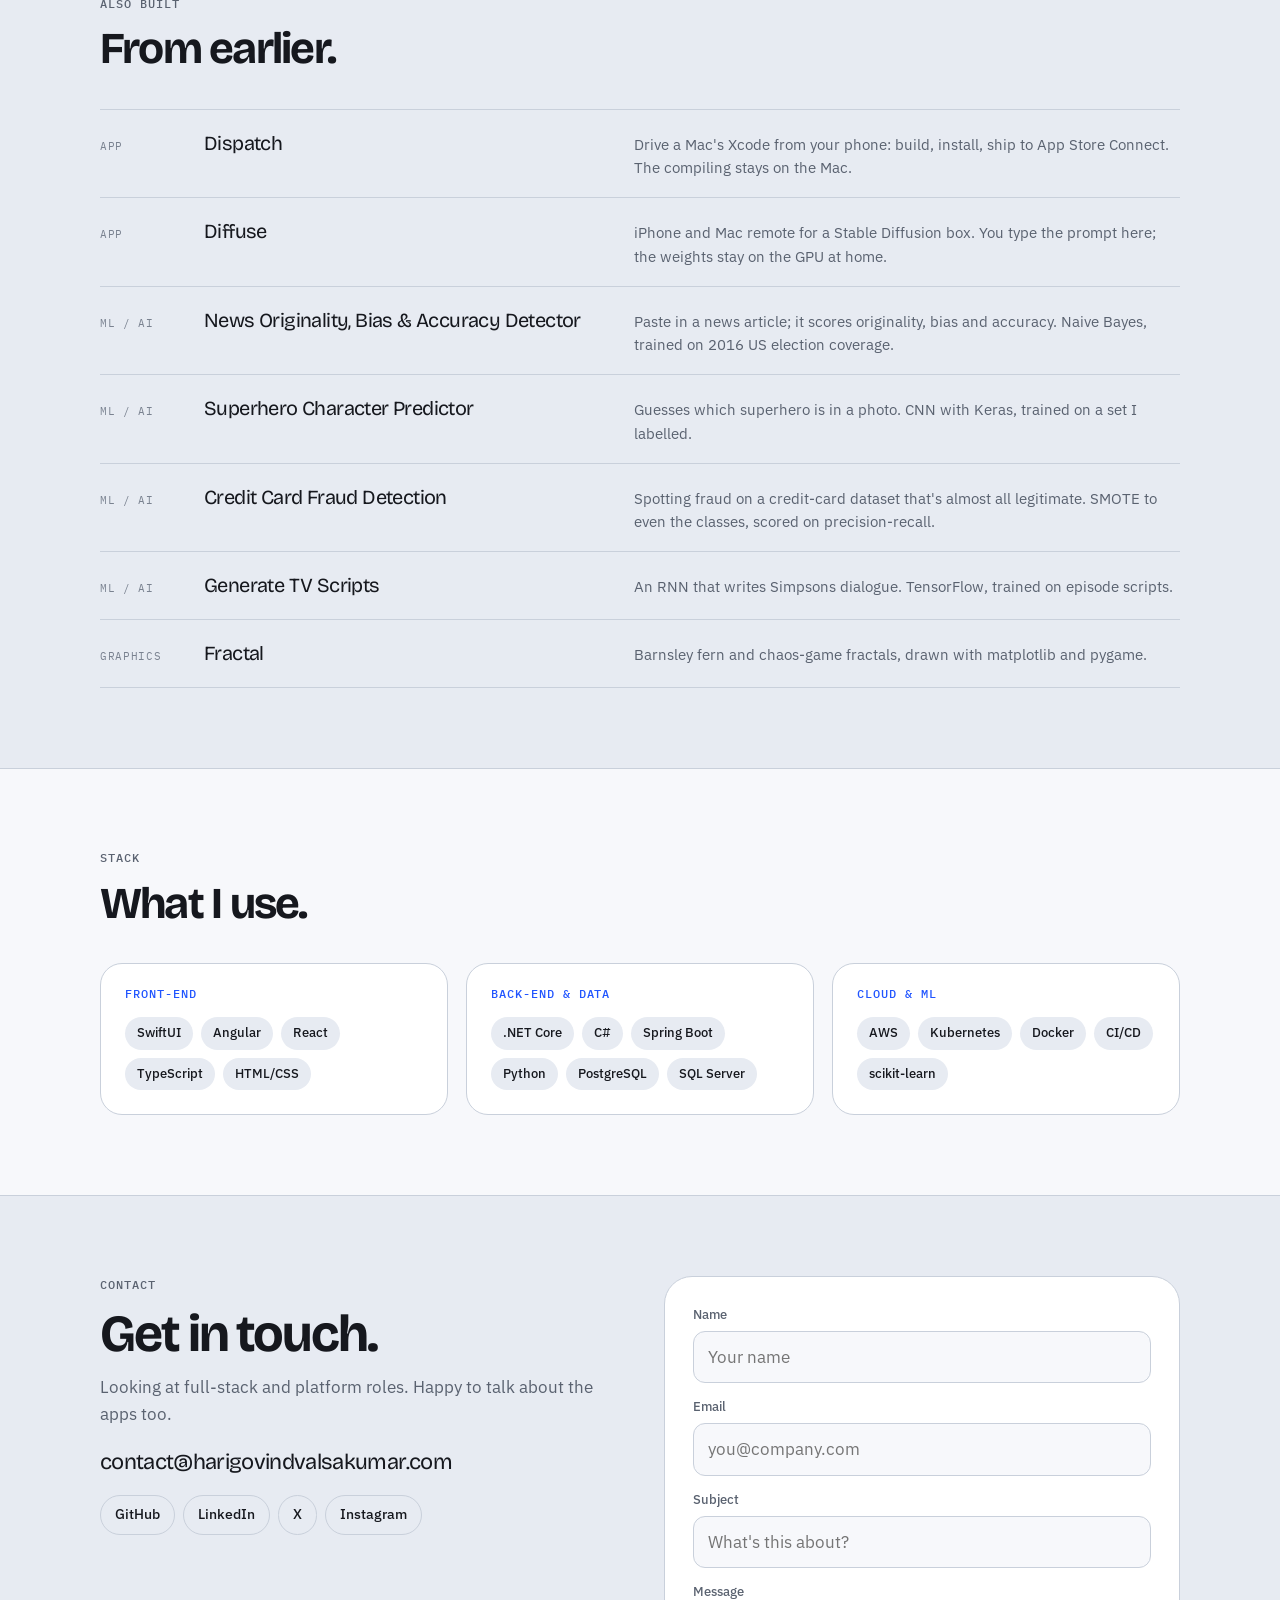
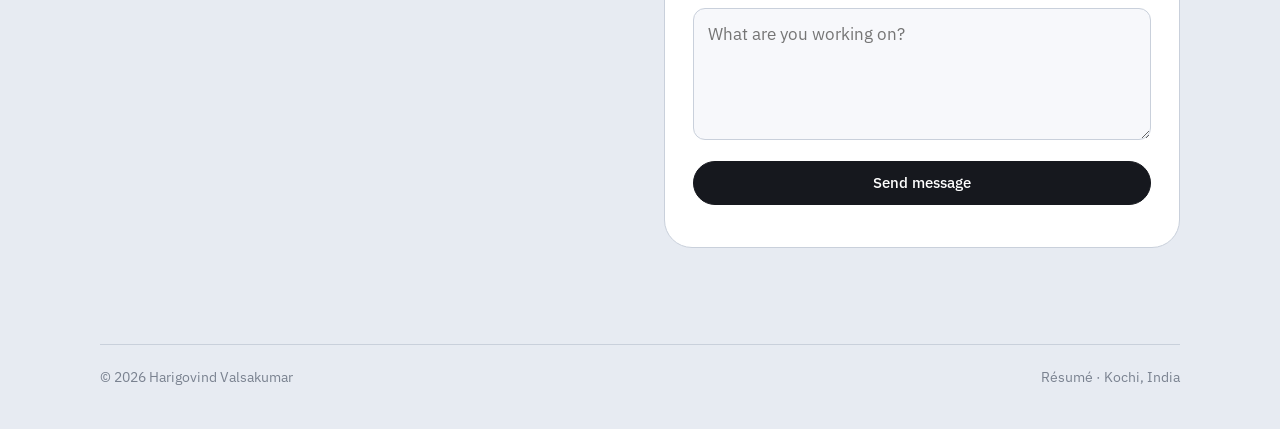
==== commit 8ee59715: "feat: light product-gallery redesign and a printable résumé Identity first, then the apps with real " ====
--- a/index.html
+++ b/index.html
@@ -4,30 +4,31 @@
 <head>
   <meta charset="utf-8">
   <meta name="viewport" content="width=device-width, initial-scale=1">
-  <meta name="color-scheme" content="dark">
-  <title>Harigovind Valsakumar — Full-Stack Engineer</title>
+  <meta name="color-scheme" content="light">
+  <title>Harigovind Valsakumar — Inventory QR, Kiln, Beam</title>
   <meta name="description"
-    content="Full-stack and platform engineer, seven years in. .NET Core services, Angular front-ends, PostgreSQL schemas, and the Kubernetes that keeps them running. Based in Kochi, India.">
+    content="Harigovind Valsakumar — full-stack engineer in Kochi. Inventory QR is on the App Store, Kiln is on TestFlight, Beam is in progress.">
   <meta name="keywords"
-    content="Harigovind Valsakumar, full-stack engineer, .NET Core, Angular, Kubernetes, PostgreSQL, portfolio">
+    content="Harigovind Valsakumar, Inventory QR, Kiln, Beam, iOS, SwiftUI, Kochi">
   <meta name="author" content="Harigovind Valsakumar">
   <link rel="canonical" href="https://harigovindvalsakumar.com/">
 
-  <meta property="og:title" content="Harigovind Valsakumar — Full-Stack Engineer">
+  <meta property="og:title" content="Harigovind Valsakumar — Inventory QR, Kiln, Beam">
   <meta property="og:description"
-    content="Full-stack and platform engineer. .NET Core, Angular, PostgreSQL, Kubernetes — healthcare, fleet telemetry and logistics systems.">
+    content="Full-stack engineer in Kochi. Apps on the side: Inventory QR, Kiln, Beam.">
   <meta property="og:type" content="website">
   <meta property="og:url" content="https://harigovindvalsakumar.com/">
   <meta name="twitter:card" content="summary">
 
   <link rel="icon"
-    href="data:image/svg+xml,%3Csvg xmlns='http://www.w3.org/2000/svg' viewBox='0 0 64 64'%3E%3Crect width='64' height='64' rx='14' fill='%23000000'/%3E%3Ctext x='32' y='43' font-family='Georgia,serif' font-size='30' fill='%23f0ece3' text-anchor='middle'%3EHV%3C/text%3E%3Ccircle cx='52' cy='16' r='5' fill='%23b6e04c'/%3E%3C/svg%3E">
+    href="data:image/svg+xml,%3Csvg xmlns='http://www.w3.org/2000/svg' viewBox='0 0 64 64'%3E%3Crect width='64' height='64' rx='14' fill='%232155ff'/%3E%3Ctext x='32' y='42' font-family='system-ui,sans-serif' font-size='22' font-weight='700' fill='%23ffffff' text-anchor='middle'%3EHV%3C/text%3E%3C/svg%3E">
+  <link rel="apple-touch-icon" href="icons/inventory-qr.png">
 
   <link rel="preconnect" href="https://fonts.googleapis.com">
   <link rel="preconnect" href="https://fonts.gstatic.com" crossorigin>
   <link rel="stylesheet"
-    href="https://fonts.googleapis.com/css2?family=Instrument+Serif:ital@0;1&family=Space+Grotesk:wght@400;500;600&display=swap">
-  <link rel="stylesheet" href="main.css?v=6">
+    href="https://fonts.googleapis.com/css2?family=Bricolage+Grotesque:opsz,wght@12..96,500;12..96,700&family=IBM+Plex+Sans:ital,wght@0,400;0,500;0,600;1,400&family=IBM+Plex+Mono:wght@400;500&display=swap">
+  <link rel="stylesheet" href="main.css?v=10">
 </head>
 
 <body>
@@ -35,7 +36,7 @@
 
   <header class="nav">
     <nav class="nav-inner" aria-label="Main">
-      <a class="mark" href="#top">HV<span>.</span></a>
+      <a class="mark" href="#top">HV</a>
 
       <button class="nav-toggle" type="button" data-nav-toggle aria-expanded="false" aria-controls="nav-links"
         aria-label="Menu">
@@ -51,319 +52,238 @@
 
       <div class="nav-links" id="nav-links" data-nav-links>
         <a data-nav="about" href="#about">About</a>
+        <a data-nav="apps" href="#apps">Apps</a>
         <a data-nav="work" href="#work">Work</a>
-        <a data-nav="apps" href="#apps">Apps</a>
         <a data-nav="skills" href="#skills">Stack</a>
+        <a href="resume.html" target="_blank" rel="noopener">Résumé</a>
         <a class="nav-cta" href="#contact">Get in touch</a>
       </div>
     </nav>
   </header>
 
-  <main id="top" class="wrap">
-
-    <!-- ── Hero ──────────────────────────────────────────────────── -->
-    <section class="hero">
-      <p class="status"><i aria-hidden="true"></i>Open to new roles · Kochi / remote</p>
-
-      <h1>Harigovind<br><span class="it">Valsakumar</span></h1>
-
-      <div class="hero-grid">
+  <main id="top">
+
+    <!-- ── About ─────────────────────────────────────────────────── -->
+    <section class="hero wrap" id="about">
+      <p class="eyebrow">Kochi / remote · Open to roles</p>
+
+      <div class="about-grid">
         <div>
-          <p class="hero-lead">Full-stack engineer, seven years in. I build the unglamorous middle — .NET Core services,
-            Angular front-ends, Postgres schemas — and keep them running on Kubernetes.</p>
-          <p class="hero-sub">Healthcare inventory, fleet telemetry, shipping logistics. Lately: predictive models in
-            Python and the pipelines that ship them.</p>
-          <div class="hero-actions">
-            <a class="btn" href="#work">See the work</a>
-            <a class="btn btn-ghost" href="mailto:contact@harigovindvalsakumar.com">Email me</a>
-          </div>
-        </div>
-
-        <div class="hero-meta">
-          <dl class="facts">
-            <div><dt>Role</dt><dd>Full-stack / platform engineer</dd></div>
-            <div><dt>Since</dt><dd>2019 · Gadgeon Systems Inc.</dd></div>
-            <div><dt>Core</dt><dd>.NET Core · Angular · PostgreSQL</dd></div>
-            <div><dt>Also</dt><dd>Python · Kubernetes · AWS</dd></div>
-          </dl>
-          <div class="portrait">
-            <img src="portrait.webp" width="400" height="506" alt="Harigovind Valsakumar">
-          </div>
-        </div>
-      </div>
-    </section>
-
-    <!-- ── Stats ─────────────────────────────────────────────────── -->
-    <section class="stats will-rise" aria-label="At a glance">
-      <div>
-        <b>7<span>+</span></b>
-        <p>Years shipping production software</p>
-      </div>
-      <div>
-        <b>15<span>+</span></b>
-        <p>Projects delivered, client and personal</p>
-      </div>
-      <div>
-        <b>3</b>
-        <p>Domains: healthcare, fleet, logistics</p>
-      </div>
-    </section>
-
-    <!-- ── About ─────────────────────────────────────────────────── -->
-    <section class="sec will-rise" id="about">
-      <p class="tag">01 — About</p>
-      <div>
-        <h2>Reliable systems, <span class="it">one layer at a time.</span></h2>
-
-        <div class="duo">
-          <p>Seven years at Gadgeon Systems Inc. building multi-module platforms for healthcare, fleet and shipping
-            clients — the kind of work where a bad migration is somebody's missing inventory at 2am.</p>
-          <p>Most of that has gone into microservices, third-party integrations and the CI/CD that makes releases
-            boring. I care about the parts nobody demos: query plans, rollout strategy, the error path. Outside work I
-            ship apps — inventory on the App Store, a podcast player on TestFlight, a media client in progress.</p>
-        </div>
-
-        <div class="timeline">
-          <div class="row is-now">
-            <div class="when">2023 — Now</div>
-            <div>
-              <h3>Platform, workflow &amp; ML</h3>
-              <p>BPMN workflow orchestration on Spring Boot and Flowable, with Keycloak for identity.</p>
+          <h1>Harigovind Valsakumar</h1>
+          <p class="lede">I'm a full-stack engineer in Kochi. Seven years at Gadgeon, mostly Angular, .NET Core and
+            Postgres — healthcare, fleet, shipping. Since 2023 I've also been on a workflow product. I make iOS apps,
+            and I run a home server they talk to.</p>
+          <p>A lot of the job is backends, databases, and the pipeline that deploys them. After hours I ship apps —
+            Inventory QR is on the App Store, Kiln is on TestFlight, Beam is coming — and keep a box at home running
+            media, downloads, and a GPU for image work.</p>
+        </div>
+        <div class="portrait">
+          <img src="portrait.webp" width="400" height="506" alt="Harigovind Valsakumar">
+        </div>
+      </div>
+
+      <div class="timeline">
+        <div class="row is-now">
+          <div class="when">2023 — Now</div>
+          <div>
+            <h3>Workflow platform</h3>
+            <p>A workflow product — React, Spring Boot and Flowable for the processes, Keycloak for login. Not
+              Gadgeon.</p>
+          </div>
+        </div>
+        <div class="row">
+          <div class="when">2021 — 2023</div>
+          <div>
+            <h3>Healthcare &amp; shipping systems</h3>
+            <p>Gadgeon. Inventory and logistics for healthcare and shipping. Angular on the front, .NET Core and
+              Postgres behind it, hooked up to carrier APIs.</p>
+          </div>
+        </div>
+        <div class="row">
+          <div class="when">2019 — 2021</div>
+          <div>
+            <h3>Fleet management &amp; IoT</h3>
+            <p>Gadgeon. I started on a fleet product. New device protocols, GPS coming in, .NET Core APIs on
+              Kubernetes.</p>
+          </div>
+        </div>
+      </div>
+    </section>
+
+    <!-- ── Apps ───────────────────────────────────────────────────── -->
+    <section class="band" id="apps">
+      <div class="wrap">
+        <header class="sec-head">
+          <p class="eyebrow">Apps</p>
+          <h2>I built these.</h2>
+        </header>
+
+        <div class="dock" aria-label="Apps">
+          <a class="dock-app" href="#inventory-qr">
+            <img src="icons/inventory-qr.png" width="512" height="512" alt="">
+            <span>Inventory QR</span>
+          </a>
+          <a class="dock-app" href="#kiln">
+            <img src="icons/kiln.png" width="512" height="512" alt="">
+            <span>Kiln</span>
+          </a>
+          <a class="dock-app" href="#beam">
+            <img src="icons/beam.png" width="512" height="512" alt="">
+            <span>Beam</span>
+          </a>
+        </div>
+
+        <article class="product" id="inventory-qr">
+          <img class="product-icon" src="icons/inventory-qr.png" width="512" height="512" alt="Inventory QR icon">
+          <div>
+            <p class="status-pill">On the App Store</p>
+            <h3>Inventory QR</h3>
+            <p>QR codes on boxes, shelves, drawers. Homes, rooms, what's in them — stored in your iCloud, not mine.
+              iPhone, iPad and Apple Watch.</p>
+            <p class="stack-line">SwiftUI · CloudKit · watchOS</p>
+            <div class="app-links">
+              <a class="btn" href="https://apps.apple.com/app/id6747960199" target="_blank" rel="noopener">App Store</a>
+              <a class="btn btn-ghost" href="https://inventoryqrapp.com/" target="_blank" rel="noopener">Website</a>
             </div>
           </div>
-          <div class="row">
-            <div class="when">2021 — 2023</div>
-            <div>
-              <h3>Healthcare &amp; shipping systems</h3>
-              <p>Angular and .NET Core inventory and logistics modules on PostgreSQL, synchronising data across
-                distributed services and carrier APIs.</p>
+        </article>
+
+        <article class="product" id="kiln">
+          <img class="product-icon" src="icons/kiln.png" width="512" height="512" alt="Kiln icon">
+          <div>
+            <p class="status-pill">TestFlight</p>
+            <h3>Kiln</h3>
+            <p>A podcast player that transcribes on the iPhone. You can search the words, not just the episode title.
+              No account, and the transcript is free.</p>
+            <p class="stack-line">SwiftUI · On-device speech · CloudKit</p>
+            <div class="app-links">
+              <a class="btn" href="https://testflight.apple.com/join/neDPMNEW" target="_blank"
+                rel="noopener">TestFlight</a>
+              <a class="btn btn-ghost" href="https://kilnpodcastplayer.app/" target="_blank" rel="noopener">Website</a>
             </div>
           </div>
-          <div class="row">
-            <div class="when">2019 — 2021</div>
-            <div>
-              <h3>Fleet management &amp; IoT</h3>
-              <p>Extended a microservice platform to new device protocols and GPS telemetry ingestion; Helm-deployed
-                .NET Core APIs with zero-downtime rollouts.</p>
+        </article>
+
+        <article class="product" id="beam">
+          <img class="product-icon" src="icons/beam.png" width="512" height="512" alt="Beam icon">
+          <div>
+            <p class="status-pill">In development</p>
+            <h3>Beam</h3>
+            <p>A Plex client for Apple TV, iPhone, iPad and Mac. Sonarr, Radarr and the rest of that stack live in the
+              same place you browse.</p>
+            <p class="stack-line">SwiftUI · tvOS · Plex</p>
+            <div class="app-links">
+              <a class="btn btn-ghost" href="https://beammediaplayer.com/" target="_blank" rel="noopener">Website</a>
             </div>
           </div>
-        </div>
-      </div>
-    </section>
-
-    <!-- ── Selected work ─────────────────────────────────────────── -->
-    <section class="sec will-rise" id="work" style="padding-bottom:60px">
-      <p class="tag">02 — Selected work</p>
-      <div>
-        <h2 class="tight">Three that mattered.</h2>
-        <p class="work-note">Client work at Gadgeon — details generalised where the contract requires it.</p>
-
-        <article class="proj">
-          <div>
-            <p class="kicker"><b>01</b><span>Healthcare</span></p>
-            <h3>Healthcare Inventory &amp; Shipping System</h3>
-            <p>A multi-module Angular and .NET Core application on PostgreSQL. Real-time synchronisation across
-              distributed services, with logistics-provider integrations over REST.</p>
-            <ul class="pills">
-              <li>Angular</li>
-              <li>.NET Core</li>
-              <li>PostgreSQL</li>
-              <li>REST APIs</li>
-            </ul>
-          </div>
-          <div class="art art-hatch" role="img" aria-label="Abstract motif representing the healthcare inventory system">
-            <span class="stack">ANGULAR · .NET · POSTGRES</span>
-          </div>
-        </article>
-
-        <article class="proj">
-          <div>
-            <p class="kicker"><b>02</b><span>Fleet / IoT</span></p>
-            <h3>Fleet Management Platform</h3>
-            <p>Extended a microservices platform to support new IoT device protocols and GPS telemetry ingestion. .NET
-              Core APIs on Kubernetes via Helm, tuned through CI/CD for zero-downtime rollouts.</p>
-            <ul class="pills">
-              <li>.NET Core</li>
-              <li>Kubernetes</li>
-              <li>Helm</li>
-              <li>CI/CD</li>
-            </ul>
-          </div>
-          <div class="art art-grid" role="img" aria-label="Abstract motif representing the fleet telemetry platform">
-            <span class="stack">K8S · HELM · TELEMETRY</span>
-          </div>
-        </article>
-
-        <article class="proj">
-          <div>
-            <p class="kicker"><b>03</b><span>Platform</span></p>
-            <h3>Workflow Automation Platform</h3>
-            <p>Full-stack orchestration built on React and Java Spring Boot, with Flowable as the BPMN engine,
-              PostgreSQL for persistence and Keycloak for OAuth2/OIDC identity.</p>
-            <ul class="pills">
-              <li>React</li>
-              <li>Spring Boot</li>
-              <li>Flowable</li>
-              <li>Keycloak</li>
-            </ul>
-          </div>
-          <div class="art art-flow" role="img" aria-label="Abstract motif representing the workflow automation platform">
-            <span class="stack">BPMN · SPRING · KEYCLOAK</span>
-          </div>
-        </article>
-      </div>
-    </section>
-
-    <!-- ── Apps ───────────────────────────────────────────────────── -->
-    <section class="sec will-rise" id="apps" style="padding-top:60px;padding-bottom:60px">
-      <p class="tag">Apps</p>
-      <div>
-        <h2 class="tight">Three of my own.</h2>
-        <p class="work-note">Personal products, not client work. One is on the store, one is on TestFlight, one is
-          still cooking.</p>
-
-        <article class="proj proj-app">
-          <div>
-            <p class="kicker"><b>01</b><span>App Store</span></p>
-            <h3>Inventory QR</h3>
-            <p>QR codes on boxes, shelves and drawers. Homes, rooms, locations, items — kept in your own iCloud,
-              findable in one tap. iPhone, iPad and Apple Watch.</p>
+        </article>
+      </div>
+    </section>
+
+    <!-- ── Work ──────────────────────────────────────────────────── -->
+    <section class="wrap sec will-rise" id="work">
+      <header class="sec-head">
+        <h2>Other work.</h2>
+      </header>
+
+      <div class="jobs">
+        <article>
+          <h3>Workflow Automation Platform</h3>
+          <p>A workflow product: React on the front, Spring Boot and Flowable running the processes, Keycloak for
+            login. Separate from Gadgeon.</p>
+          <p class="stack-line">React · Spring Boot · Flowable · Keycloak</p>
+        </article>
+        <article>
+          <h3>Healthcare Inventory &amp; Shipping</h3>
+          <p>Gadgeon. Inventory and shipping for healthcare. Angular and .NET Core on Postgres, talking to carrier APIs
+            so stock and shipments stay in step.</p>
+          <p class="stack-line">Angular · .NET Core · PostgreSQL · REST</p>
+        </article>
+        <article>
+          <h3>Fleet Management Platform</h3>
+          <p>Gadgeon. A fleet platform that was already in production. I added new IoT protocols and GPS ingest, and
+            put the .NET Core APIs on Kubernetes so we could ship without taking it down.</p>
+          <p class="stack-line">.NET Core · Kubernetes · Helm · CI/CD</p>
+        </article>
+      </div>
+    </section>
+
+    <!-- ── Also built ────────────────────────────────────────────── -->
+    <section class="wrap sec will-rise">
+      <header class="sec-head">
+        <p class="eyebrow">Also built</p>
+        <h2>From earlier.</h2>
+      </header>
+
+      <div class="repos" data-repos>
+        <a class="repo" data-cat="tool" href="https://github.com/HarigovindV10/Dispatch" target="_blank"
+          rel="noopener">
+          <span class="cat">App</span>
+          <span class="name">Dispatch</span>
+          <span class="desc">Drive a Mac's Xcode from your phone: build, install, ship to App Store Connect. The
+            compiling stays on the Mac.</span>
+        </a>
+        <a class="repo" data-cat="ml" href="https://github.com/HarigovindV10/Diffuse-SD-Client" target="_blank"
+          rel="noopener">
+          <span class="cat">App</span>
+          <span class="name">Diffuse</span>
+          <span class="desc">iPhone and Mac remote for a Stable Diffusion box. You type the prompt here; the weights
+            stay on the GPU at home.</span>
+        </a>
+        <a class="repo" data-cat="ml" href="https://github.com/HarigovindV10/News-Originality-Bias-and-Accuracy-Detector"
+          target="_blank" rel="noopener">
+          <span class="cat">ML / AI</span>
+          <span class="name">News Originality, Bias &amp; Accuracy Detector</span>
+          <span class="desc">Paste in a news article; it scores originality, bias and accuracy. Naive Bayes, trained
+            on 2016 US election coverage.</span>
+        </a>
+        <a class="repo" data-cat="ml" href="https://github.com/HarigovindV10/SuperheroCharacterPredictor" target="_blank"
+          rel="noopener">
+          <span class="cat">ML / AI</span>
+          <span class="name">Superhero Character Predictor</span>
+          <span class="desc">Guesses which superhero is in a photo. CNN with Keras, trained on a set I labelled.</span>
+        </a>
+        <a class="repo" data-cat="ml" href="https://github.com/HarigovindV10/Credit-Card-Fraud-Detection" target="_blank"
+          rel="noopener">
+          <span class="cat">ML / AI</span>
+          <span class="name">Credit Card Fraud Detection</span>
+          <span class="desc">Spotting fraud on a credit-card dataset that's almost all legitimate. SMOTE to even the
+            classes, scored on precision-recall.</span>
+        </a>
+        <a class="repo" data-cat="ml" href="https://github.com/HarigovindV10/Generate-TV-Scripts" target="_blank"
+          rel="noopener">
+          <span class="cat">ML / AI</span>
+          <span class="name">Generate TV Scripts</span>
+          <span class="desc">An RNN that writes Simpsons dialogue. TensorFlow, trained on episode scripts.</span>
+        </a>
+        <a class="repo" data-cat="graphics" href="https://github.com/HarigovindV10/Fractal" target="_blank"
+          rel="noopener">
+          <span class="cat">Graphics</span>
+          <span class="name">Fractal</span>
+          <span class="desc">Barnsley fern and chaos-game fractals, drawn with matplotlib and pygame.</span>
+        </a>
+      </div>
+    </section>
+
+    <!-- ── Stack ─────────────────────────────────────────────────── -->
+    <section class="band will-rise" id="skills">
+      <div class="wrap">
+        <header class="sec-head">
+          <p class="eyebrow">Stack</p>
+          <h2>What I use.</h2>
+        </header>
+        <div class="tri">
+          <div>
+            <h3>Front-end</h3>
             <ul class="pills">
               <li>SwiftUI</li>
-              <li>CloudKit</li>
-              <li>watchOS</li>
-            </ul>
-            <div class="app-links">
-              <a class="is-primary" href="https://apps.apple.com/app/id6747960199" target="_blank"
-                rel="noopener">App Store</a>
-              <a href="https://inventoryqrapp.com/" target="_blank" rel="noopener">Website</a>
-            </div>
-          </div>
-        </article>
-
-        <article class="proj proj-app">
-          <div>
-            <p class="kicker"><b>02</b><span>TestFlight</span></p>
-            <h3>Kiln</h3>
-            <p>A podcast player that writes transcripts on the iPhone. Search what was actually said, not just the
-              episode title. No account, no key, no charge for the transcript.</p>
-            <ul class="pills">
-              <li>SwiftUI</li>
-              <li>On-device speech</li>
-              <li>CloudKit</li>
-            </ul>
-            <div class="app-links">
-              <a class="is-primary" href="https://testflight.apple.com/join/neDPMNEW" target="_blank"
-                rel="noopener">TestFlight</a>
-              <a href="https://kilnpodcastplayer.app/" target="_blank" rel="noopener">Website</a>
-            </div>
-          </div>
-        </article>
-
-        <article class="proj proj-app">
-          <div>
-            <p class="kicker"><b>03</b><span>In development</span></p>
-            <h3>Beam</h3>
-            <p>A native Plex client for Apple TV, iPhone, iPad and Mac, with the *arr stack in the same interface you
-              browse in.</p>
-            <ul class="pills">
-              <li>SwiftUI</li>
-              <li>tvOS</li>
-              <li>Plex</li>
-            </ul>
-            <div class="app-links">
-              <a href="https://beammediaplayer.com/" target="_blank" rel="noopener">Website</a>
-            </div>
-          </div>
-        </article>
-      </div>
-    </section>
-
-    <!-- ── Also built ────────────────────────────────────────────── -->
-    <section class="sec will-rise" style="padding-top:60px">
-      <p class="tag">Also built</p>
-      <div>
-        <div class="filters" role="group" aria-label="Filter projects">
-          <button type="button" class="is-on" data-filter="all" aria-pressed="true">All</button>
-          <button type="button" data-filter="ml" aria-pressed="false">ML / AI</button>
-          <button type="button" data-filter="tool" aria-pressed="false">Tools</button>
-        </div>
-
-        <div class="repos" data-repos>
-          <a class="repo" data-cat="ml" href="https://github.com/HarigovindV10/SuperheroCharacterPredictor"
-            target="_blank" rel="noopener">
-            <span class="cat">ML / AI</span>
-            <span class="name">Superhero Character Predictor</span>
-            <span class="desc">A CNN trained with Keras transfer learning on a custom-labelled image set, with
-              augmentation for generalisation.</span>
-            <span class="go" aria-hidden="true">↗</span>
-          </a>
-
-          <a class="repo" data-cat="ml" href="https://github.com/HarigovindV10/Credit-Card-Fraud-Detection"
-            target="_blank" rel="noopener">
-            <span class="cat">ML / AI</span>
-            <span class="name">Credit Card Fraud Detection</span>
-            <span class="desc">Binary classification on heavily imbalanced tabular data — SMOTE for balancing,
-              evaluated on precision-recall AUC.</span>
-            <span class="go" aria-hidden="true">↗</span>
-          </a>
-
-          <a class="repo" data-cat="ml" href="https://github.com/HarigovindV10/LinearRegression" target="_blank"
-            rel="noopener">
-            <span class="cat">ML / AI</span>
-            <span class="name">Linear Regression from Scratch</span>
-            <span class="desc">Gradient descent, cost minimisation and evaluation written in NumPy, with no framework
-              abstractions in the way.</span>
-            <span class="go" aria-hidden="true">↗</span>
-          </a>
-
-          <a class="repo" data-cat="ml" href="https://github.com/HarigovindV10/Clustering" target="_blank"
-            rel="noopener">
-            <span class="cat">ML / AI</span>
-            <span class="name">Clustering Algorithms</span>
-            <span class="desc">K-Means, DBSCAN and Agglomerative benchmarked across synthetic and real datasets with
-              visualised boundaries.</span>
-            <span class="go" aria-hidden="true">↗</span>
-          </a>
-
-          <a class="repo" data-cat="ml" href="https://github.com/HarigovindV10/Algorithms" target="_blank"
-            rel="noopener">
-            <span class="cat">ML / AI</span>
-            <span class="name">Algorithms Library</span>
-            <span class="desc">Classic CS algorithms in Python — sorting, graph traversal, DP, search — each annotated
-              with its complexity.</span>
-            <span class="go" aria-hidden="true">↗</span>
-          </a>
-
-          <a class="repo" data-cat="tool" href="https://github.com/HarigovindV10/JioFiStatusChecker" target="_blank"
-            rel="noopener">
-            <span class="cat">Tool</span>
-            <span class="name">JioFi Status Checker</span>
-            <span class="desc">A native macOS menu-bar app in Swift that polls a router status API and surfaces battery
-              and signal in the tray.</span>
-            <span class="go" aria-hidden="true">↗</span>
-          </a>
-        </div>
-      </div>
-    </section>
-
-    <!-- ── Stack ─────────────────────────────────────────────────── -->
-    <section class="sec will-rise" id="skills">
-      <p class="tag">03 — Stack</p>
-      <div>
-        <h2 style="margin-bottom:40px">What I reach for.</h2>
-        <div class="tri">
-          <div class="card">
-            <h3>Front-end</h3>
-            <ul class="pills">
               <li>Angular</li>
               <li>React</li>
-              <li>SwiftUI</li>
               <li>TypeScript</li>
               <li>HTML/CSS</li>
             </ul>
           </div>
-          <div class="card">
+          <div>
             <h3>Back-end &amp; data</h3>
             <ul class="pills">
               <li>.NET Core</li>
@@ -374,7 +294,7 @@
               <li>SQL Server</li>
             </ul>
           </div>
-          <div class="card">
+          <div>
             <h3>Cloud &amp; ML</h3>
             <ul class="pills">
               <li>AWS</li>
@@ -389,12 +309,11 @@
     </section>
 
     <!-- ── Contact ───────────────────────────────────────────────── -->
-    <section class="contact will-rise" id="contact">
+    <section class="wrap contact will-rise" id="contact">
       <div>
-        <p class="tag">04 — Contact</p>
-        <h2>Let's build something <span class="it">dull and dependable.</span></h2>
-        <p class="blurb">Open to full-stack and platform roles. Also happy to talk shop about Kubernetes rollouts or
-          model deployment.</p>
+        <p class="eyebrow">Contact</p>
+        <h2>Get in touch.</h2>
+        <p class="note">Looking at full-stack and platform roles. Happy to talk about the apps too.</p>
         <a class="mailto" href="mailto:contact@harigovindvalsakumar.com">contact@harigovindvalsakumar.com</a>
         <div class="socials">
           <a href="https://github.com/harigovindv10" target="_blank" rel="noopener">GitHub</a>
@@ -411,35 +330,27 @@
             <input id="name" name="name" type="text" placeholder="Your name" maxlength="100" required>
             <small class="err" id="nameError">Please enter your name.</small>
           </div>
-
           <div class="field">
             <label for="email">Email</label>
             <input id="email" name="email" type="email" placeholder="you@company.com" maxlength="254" required>
             <small class="err" id="emailError">Please enter a valid email address.</small>
           </div>
-
           <div class="field">
             <label for="subject">Subject</label>
             <input id="subject" name="subject" type="text" placeholder="What's this about?" maxlength="200" required>
             <small class="err" id="subjectError">Please enter a subject.</small>
           </div>
-
           <div class="field">
             <label for="message">Message</label>
             <textarea id="message" name="message" rows="4" placeholder="What are you working on?" maxlength="5000"
               required></textarea>
             <small class="err" id="messageError">Please enter a message.</small>
           </div>
-
-          <!-- Honeypot: hidden from people, catches bots. Real submissions leave it empty. -->
           <input class="hp" type="text" name="company" id="company" tabindex="-1" autocomplete="off" aria-hidden="true">
-
           <button type="submit" class="btn">Send message</button>
           <p id="formStatus" class="form-status" role="status" aria-live="polite"></p>
         </form>
 
-        <!-- Inline display, not the `hidden` attribute: an inline style beats
-             `.sent { display: flex }` even if a stale stylesheet is cached. -->
         <div class="sent" id="formSent" style="display: none">
           <div class="tick" aria-hidden="true">✓</div>
           <h3>Message sent</h3>
@@ -451,10 +362,10 @@
 
   <footer class="foot">
     <span>© <span data-year>2026</span> Harigovind Valsakumar</span>
-    <span>Kochi, India · Built with too much attention to the error path</span>
+    <span><a href="resume.html" target="_blank" rel="noopener">Résumé</a> · Kochi, India</span>
   </footer>
 
-  <script src="main.js?v=6" defer></script>
+  <script src="main.js?v=7" defer></script>
 </body>
 
 </html>
--- a/main.css
+++ b/main.css
@@ -1,36 +1,27 @@
 /* Harigovind Valsakumar — portfolio
-   Design: Instrument Serif + Space Grotesk on near-black, lime accent. */
+   Cool aluminum, cobalt, Bricolage Grotesque.
+   The signature is the iOS dock of real app icons. */
 
 :root {
-	--bg: #000000;
-	--panel: #101010;
-	--panel-hi: #191919;
-	--well: #131313;
-
-	--ink: #f0ece3;
-	--ink-2: #ded8cd;
-	--ink-3: #d4cec3;
-	--mute: #b1a99d;
-	--mute-2: #a59d91;
-	--mute-3: #9c958a;
-	--mute-4: #7e776b;
-
-	--lime: #b6e04c;
-	--lime-hi: #cdf06a;
-	--warn: #e8a06a;
-
-	--line: rgba(240, 236, 227, .11);
-	--line-2: rgba(240, 236, 227, .13);
-	--line-3: rgba(240, 236, 227, .16);
-	--line-4: rgba(240, 236, 227, .24);
-	--wash: rgba(240, 236, 227, .08);
-
-	--serif: 'Instrument Serif', Georgia, 'Times New Roman', serif;
-	--sans: 'Space Grotesk', system-ui, -apple-system, sans-serif;
-	--mono: ui-monospace, SFMono-Regular, Menlo, monospace;
-
-	--maxw: 1200px;
-	--pad: 40px;
+	--ground: #e7ebf2;
+	--paper: #f7f8fb;
+	--panel: #ffffff;
+	--ink: #16181e;
+	--mute: #5a6270;
+	--mute-2: #7a8290;
+	--line: #c9d0db;
+	--cobalt: #2155ff;
+	--cobalt-ink: #ffffff;
+	--now: #2155ff;
+
+	--display: 'Bricolage Grotesque', system-ui, sans-serif;
+	--sans: 'IBM Plex Sans', system-ui, sans-serif;
+	--mono: 'IBM Plex Mono', ui-monospace, Menlo, monospace;
+
+	--maxw: 1080px;
+	--pad: 28px;
+	--radius: 22px;
+	--icon: 22.5%;
 }
 
 *,
@@ -39,38 +30,34 @@
 	box-sizing: border-box;
 }
 
-/* Components below set `display`, which would otherwise beat the UA rule for
-   the `hidden` attribute and leave hidden elements on screen. */
 [hidden] {
 	display: none !important;
 }
 
 html {
 	scroll-behavior: smooth;
-	scroll-padding-top: 78px;
+	scroll-padding-top: 88px;
 	-webkit-text-size-adjust: 100%;
 }
 
 body {
 	margin: 0;
-	background: var(--bg);
+	background: var(--ground);
 	color: var(--ink);
 	font-family: var(--sans);
-	font-size: 16px;
+	font-size: 17px;
 	line-height: 1.55;
 	-webkit-font-smoothing: antialiased;
-	-moz-osx-font-smoothing: grayscale;
 }
 
 a {
-	color: var(--lime);
+	color: var(--cobalt);
 	text-decoration: none;
 }
 
 a:hover {
-	color: var(--lime-hi);
 	text-decoration: underline;
-	text-underline-offset: 4px;
+	text-underline-offset: 3px;
 }
 
 :focus {
@@ -78,17 +65,19 @@
 }
 
 :focus-visible {
-	outline: 2px solid var(--lime);
+	outline: 2px solid var(--cobalt);
 	outline-offset: 3px;
-	border-radius: 4px;
+	border-radius: 6px;
 }
 
 ::selection {
-	background: rgba(182, 224, 76, .28);
+	background: rgba(33, 85, 255, .18);
 }
 
 img {
 	max-width: 100%;
+	height: auto;
+	display: block;
 }
 
 input,
@@ -99,692 +88,490 @@
 
 h1,
 h2,
-h3,
-h4 {
-	font-family: var(--serif);
-	font-weight: 400;
+h3 {
+	font-family: var(--display);
+	font-weight: 700;
+	letter-spacing: -.04em;
+	line-height: 1.08;
 	margin: 0;
-}
-
-.it {
-	font-style: italic;
-	color: var(--lime);
-}
-
-.wrap {
-	max-width: var(--maxw);
-	margin: 0 auto;
-	padding: 0 var(--pad);
 }
 
 .skip {
 	position: absolute;
-	left: -9999px;
-	top: 0;
-	z-index: 100;
-	background: var(--lime);
-	color: var(--bg);
-	padding: 12px 20px;
-	font-weight: 600;
-	border-radius: 0 0 10px 0;
+	left: 16px;
+	top: -40px;
+	z-index: 80;
+	padding: 8px 12px;
+	background: var(--ink);
+	color: var(--panel);
+	border-radius: 8px;
 }
 
 .skip:focus {
-	left: 0;
-	color: var(--bg);
-	text-decoration: none;
+	top: 12px;
+}
+
+.wrap {
+	width: min(var(--maxw), 100% - 2 * var(--pad));
+	margin-inline: auto;
+}
+
+.eyebrow {
+	margin: 0 0 12px;
+	font-family: var(--mono);
+	font-size: 12px;
+	font-weight: 500;
+	letter-spacing: .08em;
+	text-transform: uppercase;
+	color: var(--mute);
+}
+
+.note {
+	margin: 10px 0 0;
+	color: var(--mute);
+	max-width: 52ch;
 }
 
 /* ── Nav ────────────────────────────────────────────────────────── */
 .nav {
 	position: sticky;
 	top: 0;
-	z-index: 50;
-	background: rgba(0, 0, 0, .82);
-	backdrop-filter: blur(12px);
-	-webkit-backdrop-filter: blur(12px);
+	z-index: 40;
+	background: color-mix(in srgb, var(--ground) 84%, transparent);
+	backdrop-filter: saturate(1.4) blur(16px);
 	border-bottom: 1px solid var(--line);
 }
 
 .nav-inner {
-	position: relative;
-	max-width: var(--maxw);
+	width: min(var(--maxw), 100% - 2 * var(--pad));
 	margin: 0 auto;
-	padding: 0 var(--pad);
-	height: 60px;
+	min-height: 68px;
 	display: flex;
 	align-items: center;
-	gap: 30px;
+	justify-content: space-between;
+	gap: 16px;
 }
 
 .mark {
-	font-family: var(--serif);
-	font-size: 21px;
-	letter-spacing: .01em;
+	font-family: var(--display);
+	font-weight: 700;
+	font-size: 20px;
+	letter-spacing: -.04em;
 	color: var(--ink);
 }
 
 .mark:hover {
-	color: var(--lime);
-	text-decoration: none;
-}
-
-.mark span {
-	color: var(--lime);
-}
-
-.nav-links {
-	display: flex;
-	align-items: center;
-	gap: 26px;
-	margin-left: auto;
-	font-size: 14px;
-	font-weight: 500;
-}
-
-.nav-links a {
-	color: var(--mute-3);
-}
-
-.nav-links a:hover {
-	color: var(--ink);
-	text-decoration: none;
-}
-
-.nav-links a.is-active {
-	color: var(--lime);
-}
-
-.nav-cta,
-.nav-links a.nav-cta {
-	display: inline-flex;
-	align-items: center;
-	height: 34px;
-	padding: 0 18px;
-	border-radius: 999px;
-	background: var(--lime);
-	color: var(--bg);
-	font-size: 13.5px;
-	font-weight: 600;
-	transition: background .18s ease;
-}
-
-.nav-cta:hover,
-.nav-links a.nav-cta:hover {
-	background: var(--lime-hi);
-	color: var(--bg);
+	color: var(--ink);
 	text-decoration: none;
 }
 
 .nav-toggle {
 	display: none;
-	margin-left: auto;
-	width: 40px;
-	height: 40px;
+	width: 42px;
+	height: 42px;
 	align-items: center;
 	justify-content: center;
-	padding: 0;
-	background: transparent;
-	border: 1px solid var(--line-3);
+	border: 1px solid var(--line);
+	border-radius: 12px;
+	background: var(--panel);
+	color: var(--ink);
+	cursor: pointer;
+}
+
+.nav-toggle svg {
+	width: 20px;
+	height: 20px;
+}
+
+.nav-toggle .ico-x,
+.nav-toggle[aria-expanded='true'] .ico-bars {
+	display: none;
+}
+
+.nav-toggle[aria-expanded='true'] .ico-x {
+	display: block;
+}
+
+.nav-links {
+	display: flex;
+	align-items: center;
+	gap: 4px;
+	font-size: 15px;
+	font-weight: 500;
+}
+
+.nav-links a {
+	padding: 8px 12px;
 	border-radius: 999px;
-	color: var(--ink);
-	cursor: pointer;
-}
-
-.nav-toggle svg {
-	width: 18px;
-	height: 18px;
-}
-
-.nav-toggle .ico-x {
-	display: none;
-}
-
-.nav-toggle[aria-expanded="true"] .ico-x {
-	display: block;
-}
-
-.nav-toggle[aria-expanded="true"] .ico-bars {
-	display: none;
-}
-
-/* ── Buttons ────────────────────────────────────────────────────── */
+	color: var(--mute);
+}
+
+.nav-links a:hover,
+.nav-links a.is-active {
+	color: var(--ink);
+	text-decoration: none;
+	background: rgba(22, 24, 30, .05);
+}
+
+.nav-links a.nav-cta {
+	margin-left: 8px;
+	background: var(--ink);
+	color: var(--panel);
+}
+
+.nav-links a.nav-cta:hover {
+	background: #000;
+	color: var(--panel);
+}
+
+/* ── Hero ───────────────────────────────────────────────────────── */
+.hero {
+	width: min(var(--maxw), 100% - 2 * var(--pad));
+	margin: 0 auto;
+	padding: 56px 0 72px;
+}
+
+.hero h1 {
+	font-size: clamp(40px, 6vw, 64px);
+	font-optical-sizing: auto;
+	margin: 0 0 16px;
+}
+
+.hero .about-grid p {
+	margin: 0 0 16px;
+	color: var(--mute);
+	max-width: 54ch;
+}
+
+.lede {
+	margin: 0 0 16px;
+	max-width: 54ch;
+	font-size: 19px;
+	color: var(--mute);
+	text-wrap: pretty;
+}
+
+.dock {
+	display: flex;
+	justify-content: center;
+	align-items: flex-end;
+	gap: clamp(20px, 5vw, 48px);
+	padding: 36px 40px 28px;
+	margin-bottom: 40px;
+	background: var(--panel);
+	border: 1px solid var(--line);
+	border-radius: 36px;
+	box-shadow: 0 24px 50px rgba(22, 24, 30, .08);
+}
+
+.dock-app {
+	display: flex;
+	flex-direction: column;
+	align-items: center;
+	gap: 12px;
+	color: var(--ink);
+	min-width: 92px;
+}
+
+.dock-app:hover {
+	text-decoration: none;
+}
+
+.dock-app img {
+	width: clamp(76px, 14vw, 112px);
+	height: auto;
+	aspect-ratio: 1;
+	border-radius: var(--icon);
+	box-shadow:
+		0 18px 32px rgba(22, 24, 30, .16),
+		0 2px 4px rgba(22, 24, 30, .08);
+	transition: transform .2s ease;
+}
+
+.dock-app:hover img {
+	transform: translateY(-6px);
+}
+
+.dock-app span {
+	font-size: 13px;
+	font-weight: 500;
+	color: var(--mute);
+}
+
+/* ── Sections ───────────────────────────────────────────────────── */
+.band {
+	background: var(--paper);
+	border-block: 1px solid var(--line);
+	padding: 80px 0;
+}
+
+.sec {
+	padding: 80px 0;
+}
+
+.sec + .sec {
+	padding-top: 8px;
+}
+
+.sec:has(+ .sec) {
+	padding-bottom: 24px;
+}
+
+.sec-head {
+	margin-bottom: 36px;
+}
+
+.sec-head h2 {
+	font-size: clamp(32px, 5vw, 44px);
+}
+
+/* ── Products ───────────────────────────────────────────────────── */
+.product {
+	display: grid;
+	grid-template-columns: 120px minmax(0, 1fr);
+	gap: 32px;
+	align-items: start;
+	padding: 36px 0;
+	border-top: 1px solid var(--line);
+}
+
+.product:first-of-type {
+	padding-top: 8px;
+}
+
+.product-icon {
+	width: 120px;
+	border-radius: var(--icon);
+	box-shadow: 0 16px 28px rgba(22, 24, 30, .12);
+}
+
+.status-pill {
+	display: inline-block;
+	margin: 0 0 10px;
+	padding: 4px 10px;
+	border-radius: 999px;
+	background: rgba(33, 85, 255, .1);
+	color: var(--cobalt);
+	font-family: var(--mono);
+	font-size: 11px;
+	font-weight: 500;
+	letter-spacing: .06em;
+	text-transform: uppercase;
+}
+
+.product h3 {
+	font-size: 34px;
+	margin: 0 0 10px;
+}
+
+.product p {
+	margin: 0 0 14px;
+	max-width: 52ch;
+	color: var(--mute);
+	text-wrap: pretty;
+}
+
+.stack-line {
+	font-family: var(--mono);
+	font-size: 13px;
+	color: var(--mute-2);
+	margin: 0 0 20px !important;
+}
+
+.app-links {
+	display: flex;
+	flex-wrap: wrap;
+	gap: 10px;
+}
+
 .btn {
 	display: inline-flex;
 	align-items: center;
 	justify-content: center;
-	height: 50px;
-	padding: 0 30px;
+	min-height: 44px;
+	padding: 0 18px;
 	border-radius: 999px;
-	background: var(--lime);
-	color: var(--bg);
-	font-size: 15.5px;
-	font-weight: 600;
-	border: none;
+	background: var(--ink);
+	color: var(--panel);
+	font-size: 15px;
+	font-weight: 500;
+	border: 1px solid var(--ink);
 	cursor: pointer;
-	transition: background .18s ease;
 }
 
 .btn:hover {
-	background: var(--lime-hi);
-	color: var(--bg);
+	background: #000;
+	color: var(--panel);
 	text-decoration: none;
 }
 
 .btn-ghost {
 	background: transparent;
-	border: 1px solid var(--line-4);
-	color: var(--ink);
-	font-weight: 500;
-	padding: 0 28px;
+	color: var(--ink);
+	border-color: var(--line);
 }
 
 .btn-ghost:hover {
-	background: rgba(240, 236, 227, .09);
-	color: var(--ink);
-}
-
-/* ── Hero ───────────────────────────────────────────────────────── */
-.hero {
-	padding: 84px 0 0;
-}
-
-.status {
-	display: inline-flex;
-	align-items: center;
-	gap: 9px;
-	padding: 7px 16px 7px 11px;
-	border-radius: 999px;
-	border: 1px solid rgba(182, 224, 76, .32);
-	background: rgba(182, 224, 76, .07);
-	font-size: 13px;
-	font-weight: 500;
-	color: var(--lime-hi);
-	margin: 0 0 34px;
-}
-
-.status i {
-	width: 7px;
-	height: 7px;
-	border-radius: 999px;
-	background: var(--lime);
-	display: block;
-	flex: none;
-}
-
-.hero h1 {
-	font-size: clamp(58px, 10.2vw, 152px);
-	line-height: .86;
-	letter-spacing: -.03em;
-	margin: 0 0 40px;
-}
-
-.hero-grid {
+	background: rgba(22, 24, 30, .05);
+	color: var(--ink);
+}
+
+/* ── Client work ────────────────────────────────────────────────── */
+.jobs {
 	display: grid;
-	grid-template-columns: minmax(0, 1.2fr) minmax(0, 1fr);
-	gap: 72px;
+	gap: 0;
+}
+
+.jobs article {
+	padding: 28px 0;
+	border-top: 1px solid var(--line);
+}
+
+.jobs article:first-child {
+	border-top: none;
+	padding-top: 0;
+}
+
+.jobs h3 {
+	font-size: 24px;
+	margin: 0 0 8px;
+}
+
+.jobs p {
+	margin: 0 0 10px;
+	color: var(--mute);
+	max-width: 62ch;
+}
+
+/* ── About ──────────────────────────────────────────────────────── */
+.about-grid {
+	display: grid;
+	grid-template-columns: minmax(0, 1fr) 180px;
+	gap: 40px;
 	align-items: start;
-	border-top: 1px solid var(--line-2);
-	padding-top: 34px;
-}
-
-.hero-lead {
-	font-family: var(--serif);
-	font-size: 31px;
-	line-height: 1.28;
-	letter-spacing: -.01em;
-	margin: 0 0 22px;
-	max-width: 600px;
-	text-wrap: pretty;
-}
-
-.hero-sub {
-	font-size: 16.5px;
-	line-height: 1.65;
-	color: var(--mute-2);
-	margin: 0 0 34px;
-	max-width: 520px;
-	text-wrap: pretty;
-}
-
-.hero-actions {
-	display: flex;
-	flex-wrap: wrap;
-	align-items: center;
-	gap: 12px;
-}
-
-.hero-meta {
-	display: flex;
-	gap: 28px;
-	align-items: flex-start;
-}
-
-.facts {
-	flex: 1;
-	min-width: 0;
-	font-size: 13.5px;
-	margin: 0;
-}
-
-.facts>div {
-	display: grid;
-	grid-template-columns: 70px minmax(0, 1fr);
-	gap: 14px;
-	padding: 11px 0;
-	border-bottom: 1px solid rgba(240, 236, 227, .1);
-}
-
-.facts>div:last-child {
-	border-bottom: none;
-}
-
-.facts dt {
-	color: var(--mute-4);
-	margin: 0;
-}
-
-.facts dd {
-	color: var(--ink-2);
-	margin: 0;
+	margin-bottom: 40px;
+}
+
+.about-grid p {
+	margin: 0 0 16px;
+	color: var(--mute);
+	max-width: 54ch;
 }
 
 .portrait {
-	width: 158px;
-	height: 200px;
-	flex: none;
-	border-radius: 999px 999px 6px 6px;
+	width: 180px;
+	border-radius: 28px 28px 8px 8px;
 	overflow: hidden;
-	background: var(--well);
-	border: 1px solid rgba(240, 236, 227, .12);
+	border: 1px solid var(--line);
+	background: var(--panel);
 }
 
 .portrait img {
 	width: 100%;
-	height: 100%;
+	height: 228px;
 	object-fit: cover;
-	display: block;
-	filter: contrast(1.03) saturate(1.02);
-}
-
-/* ── Stats ──────────────────────────────────────────────────────── */
-.stats {
-	display: grid;
-	grid-template-columns: repeat(3, minmax(0, 1fr));
-	border-top: 1px solid var(--line-2);
-	border-bottom: 1px solid var(--line-2);
-	margin: 80px 0 104px;
-}
-
-.stats>div {
-	padding: 32px 34px;
-	border-right: 1px solid var(--line);
-}
-
-.stats>div:first-child {
-	padding-left: 0;
-}
-
-.stats>div:last-child {
-	padding-right: 0;
-	border-right: none;
-}
-
-.stats b {
-	display: block;
-	font-family: var(--serif);
-	font-weight: 400;
-	font-size: 60px;
-	line-height: 1;
-	letter-spacing: -.02em;
-}
-
-.stats b span {
-	color: var(--lime);
-}
-
-.stats p {
-	font-size: 13.5px;
-	color: var(--mute-3);
-	margin: 12px 0 0;
-}
-
-/* ── Sections ───────────────────────────────────────────────────── */
-.sec {
-	display: grid;
-	grid-template-columns: 230px minmax(0, 1fr);
-	gap: 60px;
-	align-items: start;
-	padding-bottom: 110px;
-}
-
-.tag {
-	font-size: 12.5px;
-	font-weight: 600;
-	letter-spacing: .14em;
-	text-transform: uppercase;
-	color: var(--mute-4);
-	padding-top: 10px;
-	margin: 0;
-}
-
-.sec h2 {
-	font-size: 46px;
-	line-height: 1.1;
-	letter-spacing: -.02em;
-	margin: 0 0 30px;
-	max-width: 660px;
-	text-wrap: pretty;
-}
-
-.sec h2.tight {
-	margin-bottom: 10px;
-}
-
-.duo {
-	display: grid;
-	grid-template-columns: repeat(2, minmax(0, 1fr));
-	gap: 36px;
-	max-width: 860px;
-}
-
-.duo p {
-	font-size: 16.5px;
-	line-height: 1.7;
-	color: var(--mute);
-	margin: 0;
-	text-wrap: pretty;
-}
-
-/* ── Timeline ───────────────────────────────────────────────────── */
+}
+
 .timeline {
-	margin-top: 58px;
-	border-top: 1px solid var(--line-2);
+	border-top: 1px solid var(--line);
 }
 
 .row {
 	display: grid;
-	grid-template-columns: 140px minmax(0, 1fr);
-	gap: 32px;
-	padding: 26px 0;
-	border-bottom: 1px solid rgba(240, 236, 227, .1);
-}
-
-.row .when {
-	font-size: 13.5px;
-	color: var(--mute-4);
-	font-weight: 500;
+	grid-template-columns: 160px minmax(0, 1fr);
+	gap: 24px;
+	padding: 22px 0;
+	border-bottom: 1px solid var(--line);
+}
+
+.when {
+	font-family: var(--mono);
+	font-size: 13px;
+	color: var(--mute-2);
+	padding-top: 4px;
 }
 
 .row.is-now .when {
-	color: var(--lime);
+	color: var(--cobalt);
 }
 
 .row h3 {
-	font-size: 24px;
-	margin: 0 0 7px;
+	font-size: 20px;
+	margin: 0 0 6px;
 }
 
 .row p {
-	font-size: 15.5px;
-	color: var(--mute-3);
-	max-width: 640px;
 	margin: 0;
-	text-wrap: pretty;
-}
-
-/* ── Selected work ──────────────────────────────────────────────── */
-.work-note {
-	font-size: 14.5px;
-	color: var(--mute-4);
-	margin: 0 0 44px;
-}
-
-.proj {
-	display: grid;
-	grid-template-columns: minmax(0, 1fr) 280px;
-	gap: 44px;
-	align-items: center;
-	padding: 34px;
-	border-radius: 20px;
-	border: 1px solid rgba(240, 236, 227, .12);
-	background: var(--panel);
-	margin-bottom: 18px;
-	transition: border-color .2s ease, background .2s ease;
-}
-
-.proj:last-child {
-	margin-bottom: 0;
-}
-
-.proj:hover {
-	border-color: rgba(182, 224, 76, .38);
-	background: var(--panel-hi);
-}
-
-.proj .kicker {
-	display: flex;
-	align-items: center;
-	gap: 12px;
-	font-size: 12.5px;
-	letter-spacing: .1em;
-	text-transform: uppercase;
-	color: var(--mute-4);
-	margin: 0 0 16px;
-}
-
-.proj .kicker b {
-	color: var(--lime);
-	font-weight: 400;
-}
-
-.proj h3 {
-	font-size: 32px;
-	line-height: 1.14;
-	letter-spacing: -.015em;
-	margin: 0 0 14px;
-}
-
-.proj p {
-	font-size: 16.5px;
-	line-height: 1.62;
-	color: var(--mute);
-	margin: 0 0 22px;
-	max-width: 540px;
-	text-wrap: pretty;
-}
-
-.pills {
-	display: flex;
-	flex-wrap: wrap;
-	gap: 7px;
-	font-size: 12.5px;
-	font-weight: 500;
-	list-style: none;
-	padding: 0;
-	margin: 0;
-}
-
-.pills li {
-	padding: 6px 13px;
-	border-radius: 999px;
-	background: var(--wash);
-	color: var(--ink-3);
-}
-
-.proj-app {
-	grid-template-columns: minmax(0, 1fr);
-}
-
-.proj-app .pills {
-	margin-bottom: 20px;
-}
-
-.app-links {
-	display: flex;
-	flex-wrap: wrap;
-	gap: 10px;
-}
-
-.app-links a {
-	padding: 10px 20px;
-	border-radius: 999px;
-	border: 1px solid rgba(240, 236, 227, .2);
-	color: var(--ink);
-	font-size: 14px;
-	font-weight: 500;
-}
-
-.app-links a:hover {
-	background: rgba(240, 236, 227, .09);
-	color: var(--ink);
-	text-decoration: none;
-}
-
-.app-links a.is-primary {
-	background: var(--lime);
-	border-color: var(--lime);
-	color: var(--bg);
-}
-
-.app-links a.is-primary:hover {
-	background: var(--lime-hi);
-	border-color: var(--lime-hi);
-	color: var(--bg);
-}
-
-/* Generated project art. These are NDA'd client systems with no shippable
-   screenshots, so the panel is a motif in the site's own language rather
-   than stock photography — pure CSS, no external requests. */
-.art {
-	position: relative;
-	height: 190px;
-	border-radius: 14px;
-	overflow: hidden;
-	background: var(--well);
-	border: 1px solid rgba(240, 236, 227, .09);
-}
-
-.art::before {
-	content: "";
-	position: absolute;
-	inset: 0;
-	opacity: .8;
-}
-
-.art::after {
-	content: "";
-	position: absolute;
-	inset: 0;
-	background: radial-gradient(120% 95% at 22% -10%, rgba(182, 224, 76, .18), transparent 62%);
-}
-
-.art-hatch::before {
-	background: repeating-linear-gradient(135deg, rgba(182, 224, 76, .16) 0 1.5px, transparent 1.5px 13px);
-}
-
-.art-grid::before {
-	background:
-		linear-gradient(rgba(240, 236, 227, .13) 1px, transparent 1px) 0 0 / 100% 26px,
-		linear-gradient(90deg, rgba(240, 236, 227, .13) 1px, transparent 1px) 0 0 / 26px 100%,
-		radial-gradient(rgba(182, 224, 76, .5) 1.6px, transparent 1.7px) 0 0 / 26px 26px;
-}
-
-.art-flow::before {
-	background: repeating-radial-gradient(circle at 82% 118%, rgba(182, 224, 76, .17) 0 1.5px, transparent 1.5px 24px);
-}
-
-.art .stack {
-	position: absolute;
-	left: 12px;
-	bottom: 11px;
-	z-index: 1;
-	padding: 4px 10px;
-	border-radius: 999px;
-	background: rgba(0, 0, 0, .74);
-	font-family: var(--mono);
-	font-size: 10px;
-	letter-spacing: .06em;
-	color: var(--ink-3);
+	color: var(--mute);
 }
 
 /* ── Also built ─────────────────────────────────────────────────── */
 .filters {
 	display: flex;
-	justify-content: flex-end;
-	gap: 7px;
-	margin-bottom: 16px;
-	font-size: 13px;
-	font-weight: 500;
+	gap: 8px;
+	margin-bottom: 8px;
 }
 
 .filters button {
-	padding: 7px 16px;
+	padding: 7px 14px;
 	border-radius: 999px;
-	border: 1px solid rgba(240, 236, 227, .18);
+	border: 1px solid var(--line);
 	background: transparent;
-	color: var(--ink-3);
+	color: var(--mute);
 	cursor: pointer;
-	transition: background .18s ease, border-color .18s ease, color .18s ease;
 }
 
 .filters button:hover {
-	background: rgba(240, 236, 227, .1);
+	background: rgba(22, 24, 30, .05);
 }
 
 .filters button.is-on {
-	background: var(--lime);
-	border-color: var(--lime);
-	color: var(--bg);
+	background: var(--ink);
+	border-color: var(--ink);
+	color: var(--panel);
 }
 
 .repos {
-	border-top: 1px solid var(--line-2);
+	border-top: 1px solid var(--line);
 }
 
 .repo {
 	display: grid;
-	grid-template-columns: 74px minmax(0, 1fr) minmax(0, 1.15fr) 22px;
-	gap: 26px;
+	grid-template-columns: 84px minmax(0, .9fr) minmax(0, 1.2fr);
+	gap: 20px;
 	align-items: baseline;
-	padding: 20px 14px;
-	border-bottom: 1px solid rgba(240, 236, 227, .1);
-	border-radius: 12px;
+	padding: 18px 0;
+	border-bottom: 1px solid var(--line);
 	color: var(--ink);
 }
 
 a.repo:hover {
-	background: rgba(240, 236, 227, .05);
 	color: var(--ink);
 	text-decoration: none;
 }
 
+a.repo:hover .name {
+	color: var(--cobalt);
+}
+
 .repo .cat {
-	font-size: 11.5px;
-	letter-spacing: .08em;
+	font-family: var(--mono);
+	font-size: 11px;
+	letter-spacing: .06em;
 	text-transform: uppercase;
-	color: var(--mute-4);
+	color: var(--mute-2);
 }
 
 .repo .name {
-	font-family: var(--serif);
-	font-size: 21px;
-	line-height: 1.2;
+	font-family: var(--display);
+	font-size: 20px;
+	letter-spacing: -.03em;
 }
 
 .repo .desc {
-	font-size: 14.5px;
-	color: var(--mute-3);
-	line-height: 1.5;
-	text-wrap: pretty;
-}
-
-.repo .go {
 	font-size: 15px;
-	color: var(--lime);
-	justify-self: end;
-}
-
+	color: var(--mute);
+}
 
 /* ── Stack ──────────────────────────────────────────────────────── */
 .tri {
@@ -793,273 +580,196 @@
 	gap: 18px;
 }
 
-.card {
-	border: 1px solid rgba(240, 236, 227, .12);
-	border-radius: 20px;
-	padding: 28px;
+.tri > div {
 	background: var(--panel);
-}
-
-.card h3 {
-	font-family: var(--sans);
+	border: 1px solid var(--line);
+	border-radius: var(--radius);
+	padding: 24px;
+}
+
+.tri h3 {
+	font-family: var(--mono);
 	font-size: 12px;
 	font-weight: 500;
-	letter-spacing: .12em;
+	letter-spacing: .08em;
 	text-transform: uppercase;
-	color: var(--lime);
-	margin: 0 0 18px;
-}
-
-.card .pills {
+	color: var(--cobalt);
+	margin: 0 0 16px;
+}
+
+.pills {
+	display: flex;
+	flex-wrap: wrap;
+	gap: 8px;
+	list-style: none;
+	padding: 0;
+	margin: 0;
+}
+
+.pills li {
+	padding: 6px 12px;
+	border-radius: 999px;
+	background: var(--ground);
+	color: var(--ink);
 	font-size: 13px;
-}
-
-.card .pills li {
-	color: var(--ink-2);
+	font-weight: 500;
 }
 
 /* ── Contact ────────────────────────────────────────────────────── */
 .contact {
-	border-top: 1px solid var(--line-2);
-	padding: 70px 0 90px;
 	display: grid;
-	grid-template-columns: minmax(0, 1fr) minmax(0, .85fr);
-	gap: 80px;
+	grid-template-columns: minmax(0, 1fr) minmax(0, 1fr);
+	gap: 48px;
 	align-items: start;
-}
-
-.contact .tag {
-	padding-top: 0;
-	margin-bottom: 22px;
+	padding: 80px 0 96px;
 }
 
 .contact h2 {
-	font-size: clamp(40px, 4.6vw, 62px);
-	line-height: 1.04;
-	letter-spacing: -.025em;
-	margin: 0 0 24px;
-	max-width: 560px;
-	text-wrap: pretty;
-}
-
-.contact .blurb {
-	font-size: 17px;
-	line-height: 1.65;
-	color: var(--mute-3);
-	margin: 0 0 34px;
-	max-width: 440px;
-	text-wrap: pretty;
+	font-size: clamp(36px, 5vw, 52px);
+	margin: 0 0 12px;
 }
 
 .mailto {
 	display: inline-block;
-	font-family: var(--serif);
-	font-size: 24px;
-	color: var(--lime);
-	border-bottom: 1px solid rgba(182, 224, 76, .4);
-	padding-bottom: 4px;
-	margin-bottom: 36px;
-	word-break: break-word;
-}
-
-.mailto:hover {
-	color: var(--lime-hi);
-	text-decoration: none;
+	margin: 18px 0 16px;
+	font-family: var(--display);
+	font-size: 22px;
+	letter-spacing: -.03em;
+	color: var(--ink);
 }
 
 .socials {
 	display: flex;
 	flex-wrap: wrap;
-	gap: 10px;
-	margin-top: 10px;
+	gap: 8px;
 }
 
 .socials a {
-	padding: 10px 20px;
+	padding: 8px 14px;
 	border-radius: 999px;
-	border: 1px solid rgba(240, 236, 227, .2);
+	border: 1px solid var(--line);
 	color: var(--ink);
 	font-size: 14px;
 	font-weight: 500;
 }
 
 .socials a:hover {
-	background: rgba(240, 236, 227, .09);
-	color: var(--ink);
+	background: rgba(22, 24, 30, .05);
 	text-decoration: none;
 }
 
 .form-panel {
-	position: relative;
-	border: 1px solid rgba(240, 236, 227, .12);
-	border-radius: 24px;
-	padding: 32px;
 	background: var(--panel);
+	border: 1px solid var(--line);
+	border-radius: 28px;
+	padding: 28px;
 }
 
 .form-panel form {
 	display: flex;
 	flex-direction: column;
-	gap: 16px;
-}
-
-.field {
-	display: flex;
-	flex-direction: column;
-	gap: 7px;
+	gap: 14px;
 }
 
 .field label {
-	font-size: 12.5px;
+	display: block;
+	margin-bottom: 6px;
+	font-size: 13px;
 	font-weight: 500;
-	color: var(--mute-3);
-	letter-spacing: .04em;
+	color: var(--mute);
 }
 
 .field input,
 .field textarea {
 	width: 100%;
-	padding: 13px 18px;
+	padding: 12px 14px;
+	border: 1px solid var(--line);
 	border-radius: 12px;
-	border: 1px solid var(--line-3);
-	background: var(--bg);
-	color: var(--ink);
-	font-size: 15px;
-	transition: border-color .18s ease;
+	background: var(--paper);
+	color: var(--ink);
 }
 
 .field textarea {
-	padding: 14px 18px;
-	border-radius: 16px;
 	resize: vertical;
 	min-height: 110px;
-	font-family: inherit;
-}
-
-.field input:focus,
-.field textarea:focus {
-	border-color: rgba(182, 224, 76, .5);
-}
-
-.field input::placeholder,
-.field textarea::placeholder {
-	color: var(--mute-4);
-}
-
-.field .err {
+}
+
+.field.invalid input,
+.field.invalid textarea {
+	border-color: #c45c3a;
+}
+
+.err {
 	display: none;
-	font-size: 12.5px;
-	color: var(--warn);
-	padding-left: 4px;
+	margin: 6px 0 0;
+	color: #c45c3a;
+	font-size: 13px;
 }
 
 .field.invalid .err {
 	display: block;
-}
-
-.field.invalid input,
-.field.invalid textarea {
-	border-color: rgba(232, 160, 106, .6);
-}
-
-.form-panel .btn {
-	margin-top: 6px;
-	width: 100%;
-	height: 52px;
-}
-
-.form-panel .btn[disabled] {
-	opacity: .6;
-	cursor: default;
 }
 
 .hp {
 	position: absolute;
 	left: -9999px;
+	width: 1px;
+	height: 1px;
 	opacity: 0;
-	height: 0;
-	width: 0;
 }
 
 .form-status {
+	margin: 0;
+	color: #c45c3a;
 	font-size: 14px;
-	margin: 0;
-	color: var(--warn);
-}
-
-.form-status:empty {
-	display: none;
 }
 
 .sent {
-	display: flex;
 	flex-direction: column;
 	align-items: flex-start;
-	gap: 14px;
-	padding: 26px 0;
-}
-
-.sent .tick {
-	width: 46px;
-	height: 46px;
-	border-radius: 999px;
-	background: var(--lime);
-	color: var(--bg);
-	display: flex;
-	align-items: center;
+	gap: 8px;
+	min-height: 220px;
 	justify-content: center;
-	font-size: 22px;
-}
-
-.sent h3 {
-	font-size: 24px;
-	margin: 0;
-}
-
-.sent p {
-	font-size: 15px;
-	color: var(--mute-3);
-	margin: 0;
-}
-
-/* ── Footer ─────────────────────────────────────────────────────── */
+}
+
+.tick {
+	width: 36px;
+	height: 36px;
+	border-radius: 50%;
+	background: var(--cobalt);
+	color: var(--cobalt-ink);
+	display: grid;
+	place-items: center;
+	font-size: 18px;
+}
+
 .foot {
-	max-width: var(--maxw);
+	width: min(var(--maxw), 100% - 2 * var(--pad));
 	margin: 0 auto;
-	padding: 26px var(--pad) 46px;
+	padding: 22px 0 40px;
+	display: flex;
+	justify-content: space-between;
+	gap: 16px;
+	flex-wrap: wrap;
+	color: var(--mute-2);
+	font-size: 14px;
 	border-top: 1px solid var(--line);
-	display: flex;
-	flex-wrap: wrap;
-	gap: 16px;
-	justify-content: space-between;
-	align-items: center;
-	font-size: 13.5px;
-	color: var(--mute-4);
-}
-
-/* ── Reveal ─────────────────────────────────────────────────────── */
-@keyframes rise {
-	from {
-		opacity: 0;
-		transform: translateY(20px);
-	}
-
-	to {
-		opacity: 1;
-		transform: none;
-	}
+}
+
+.foot a {
+	color: inherit;
 }
 
 .will-rise {
 	opacity: 0;
-}
-
-.will-rise.is-in {
-	animation: rise .6s cubic-bezier(.22, .68, .34, 1) both;
-}
-
+	transform: translateY(16px);
+	transition: opacity .5s ease, transform .5s ease;
+}
+
+.will-rise.is-in,
 .no-js .will-rise {
 	opacity: 1;
+	transform: none;
 }
 
 @media (prefers-reduced-motion: reduce) {
@@ -1067,54 +777,13 @@
 		scroll-behavior: auto;
 	}
 
-	*,
-	*::before,
-	*::after {
-		animation: none !important;
-		transition: none !important;
-	}
-
-	.will-rise {
-		opacity: 1;
-	}
-}
-
-/* ── Responsive ─────────────────────────────────────────────────── */
-@media (max-width: 1080px) {
-
-	.sec,
-	.contact,
-	.hero-grid {
-		grid-template-columns: minmax(0, 1fr);
-		gap: 30px;
-	}
-
-	.contact {
-		gap: 44px;
-	}
-
-	.proj {
-		grid-template-columns: minmax(0, 1fr);
-		gap: 26px;
-	}
-
-	.art {
-		height: 160px;
-	}
-
-	.repo {
-		display: flex;
-		flex-direction: column;
-		align-items: flex-start;
-		gap: 8px;
-	}
-
-	.repo .go {
-		justify-self: start;
-	}
-
-	.tri {
-		grid-template-columns: repeat(2, minmax(0, 1fr));
+	.will-rise,
+	.dock-app img {
+		transition: none;
+	}
+
+	.dock-app:hover img {
+		transform: none;
 	}
 }
 
@@ -1132,11 +801,9 @@
 		flex-direction: column;
 		align-items: stretch;
 		gap: 0;
-		margin: 0;
-		padding: 10px var(--pad) 20px;
-		background: rgba(0, 0, 0, .98);
+		padding: 8px var(--pad) 20px;
+		background: var(--ground);
 		border-bottom: 1px solid var(--line);
-		font-size: 16px;
 	}
 
 	.nav-links.is-open {
@@ -1144,70 +811,61 @@
 	}
 
 	.nav-links a {
-		padding: 13px 2px;
+		padding: 12px 4px;
+		border-radius: 0;
 		border-bottom: 1px solid var(--line);
 	}
 
 	.nav-links a.nav-cta {
-		margin-top: 14px;
-		height: 46px;
+		margin: 12px 0 0;
+		height: 44px;
 		justify-content: center;
 		border-bottom: none;
-	}
-}
-
-@media (max-width: 760px) {
+		display: inline-flex;
+	}
+
+	.contact,
+	.about-grid,
+	.tri,
+	.product {
+		grid-template-columns: minmax(0, 1fr);
+	}
+
+	.product-icon {
+		width: 88px;
+	}
+
+	.portrait {
+		width: 140px;
+	}
+
+	.row,
+	.repo {
+		grid-template-columns: minmax(0, 1fr);
+		gap: 6px;
+	}
+}
+
+@media (max-width: 560px) {
 	:root {
-		--pad: 20px;
-	}
-
-	.tri,
-	.stats,
-	.duo {
-		grid-template-columns: minmax(0, 1fr);
-	}
-
-	.stats>div {
-		border-right: none;
-		border-bottom: 1px solid var(--line);
-		padding: 22px 0;
-	}
-
-	.stats>div:last-child {
-		border-bottom: none;
-	}
-
-	.stats {
-		margin: 60px 0 76px;
-	}
-
-	.hero-meta {
-		flex-wrap: wrap;
-		gap: 22px;
-	}
-
-	.row {
-		grid-template-columns: minmax(0, 1fr);
-		gap: 8px;
-	}
-
-	.proj {
-		padding: 24px;
-	}
-
-	.sec {
-		padding-bottom: 76px;
-	}
-
-	.sec h2 {
-		font-size: 36px;
-	}
-
-	.filters {
-		justify-content: flex-start;
-	}
-
-	.form-panel {
-		padding: 24px;
-	}
-}
+		--pad: 18px;
+	}
+
+	.hero {
+		padding-top: 40px;
+	}
+
+	.dock {
+		padding: 24px 16px 20px;
+		gap: 16px;
+		border-radius: 28px;
+	}
+
+	.dock-app {
+		min-width: 0;
+	}
+
+	.contact {
+		padding-bottom: 64px;
+	}
+}
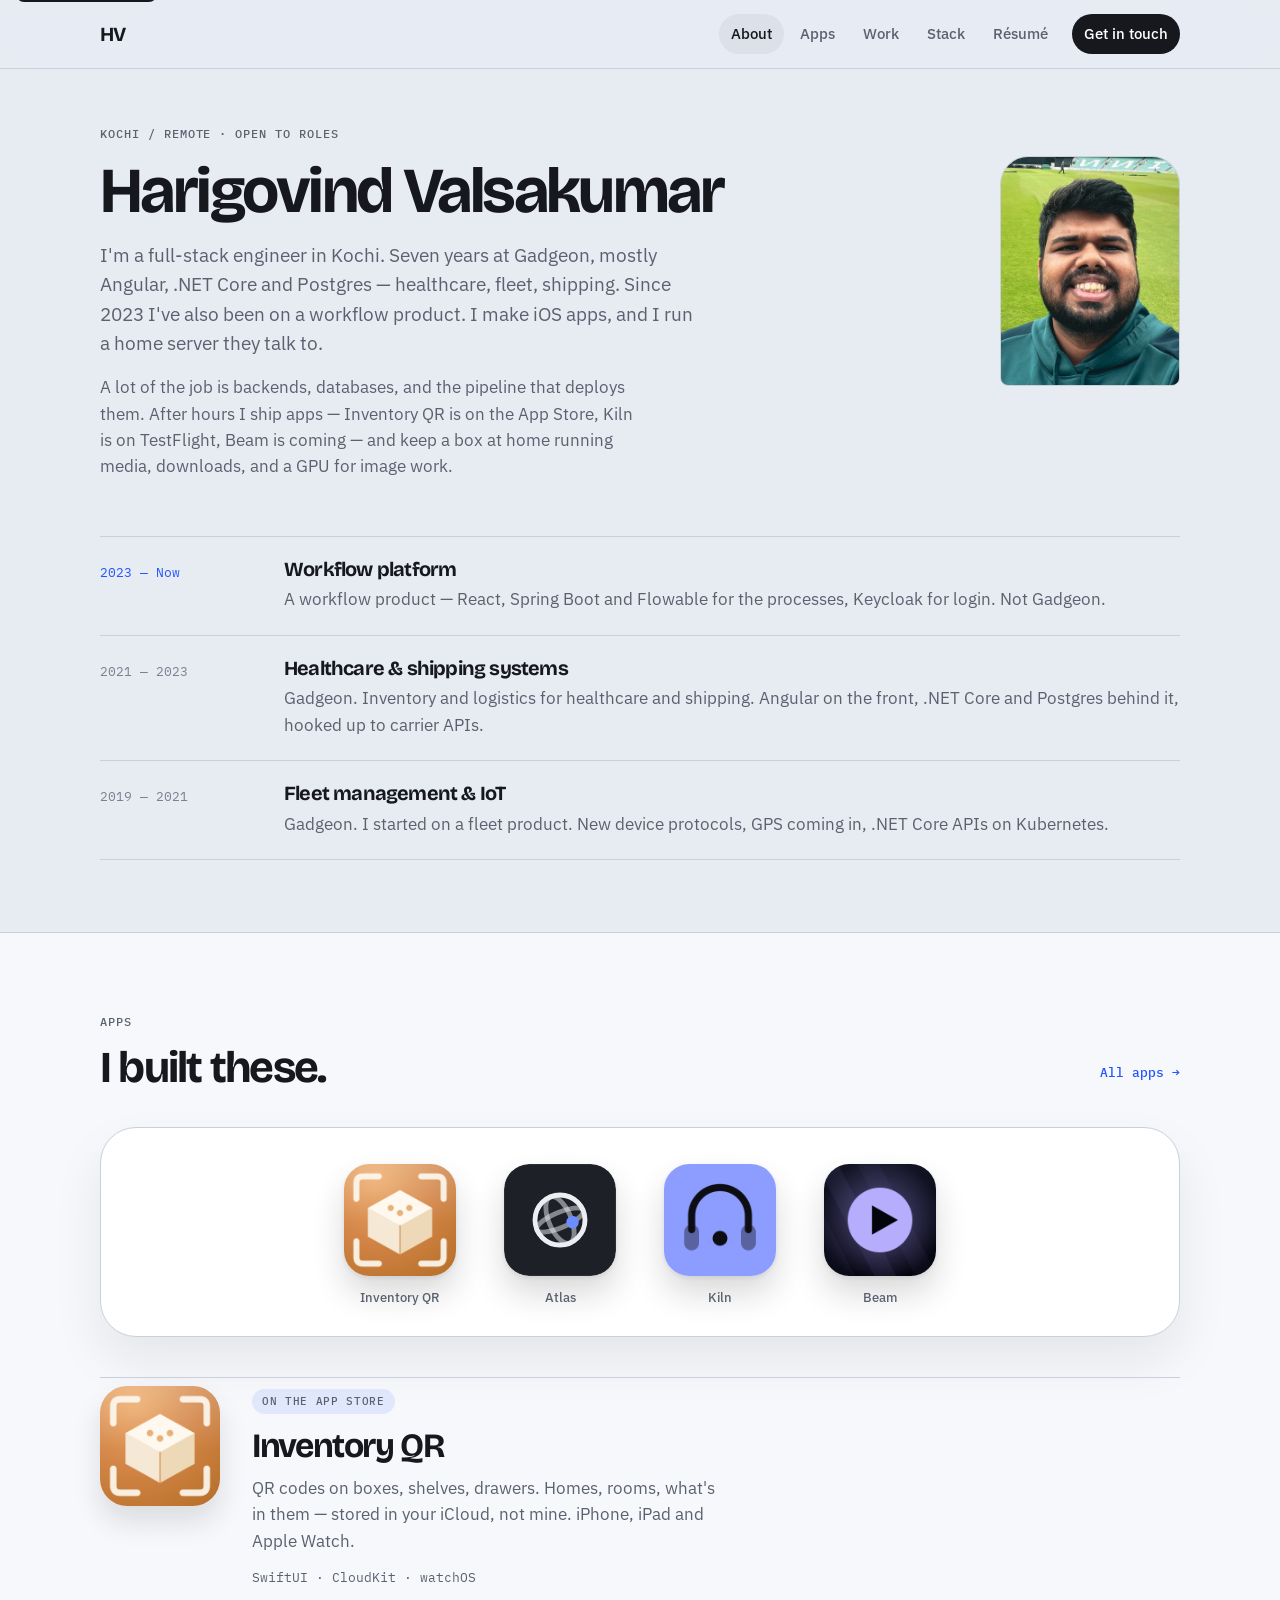
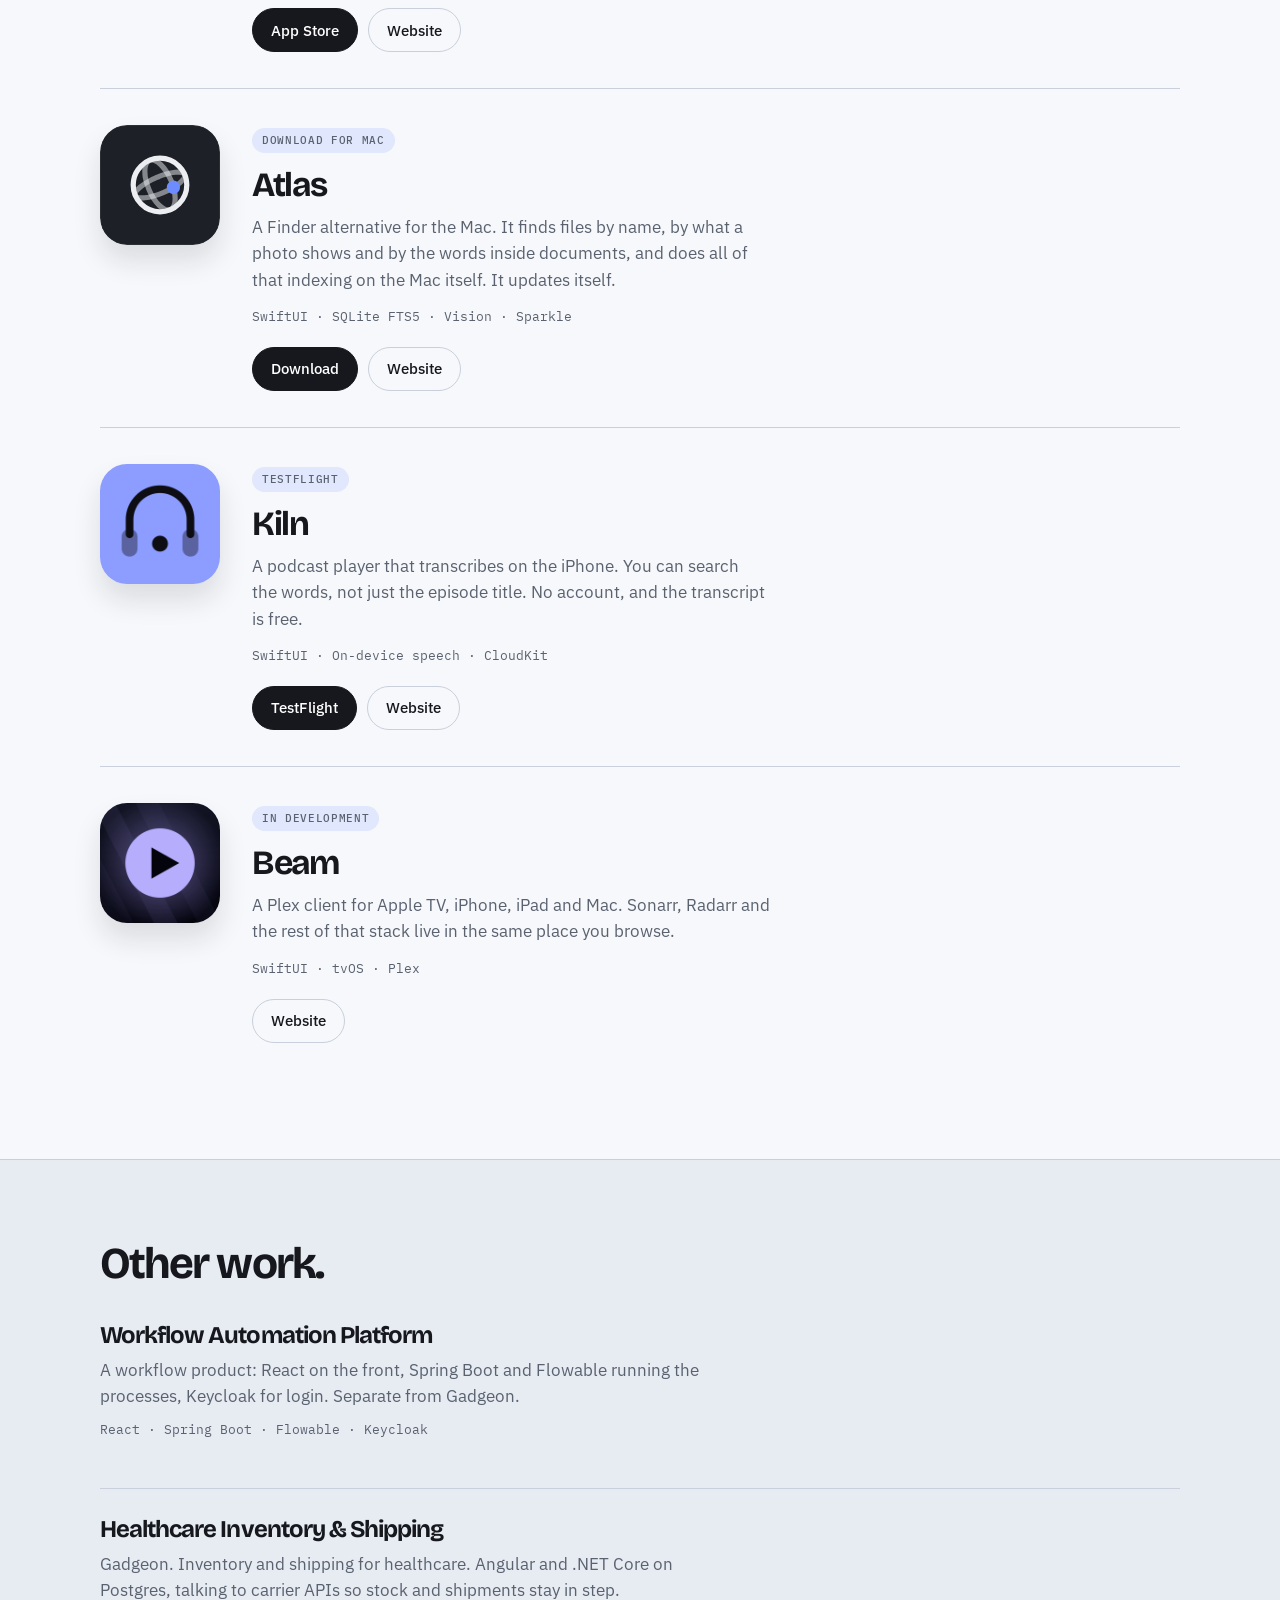
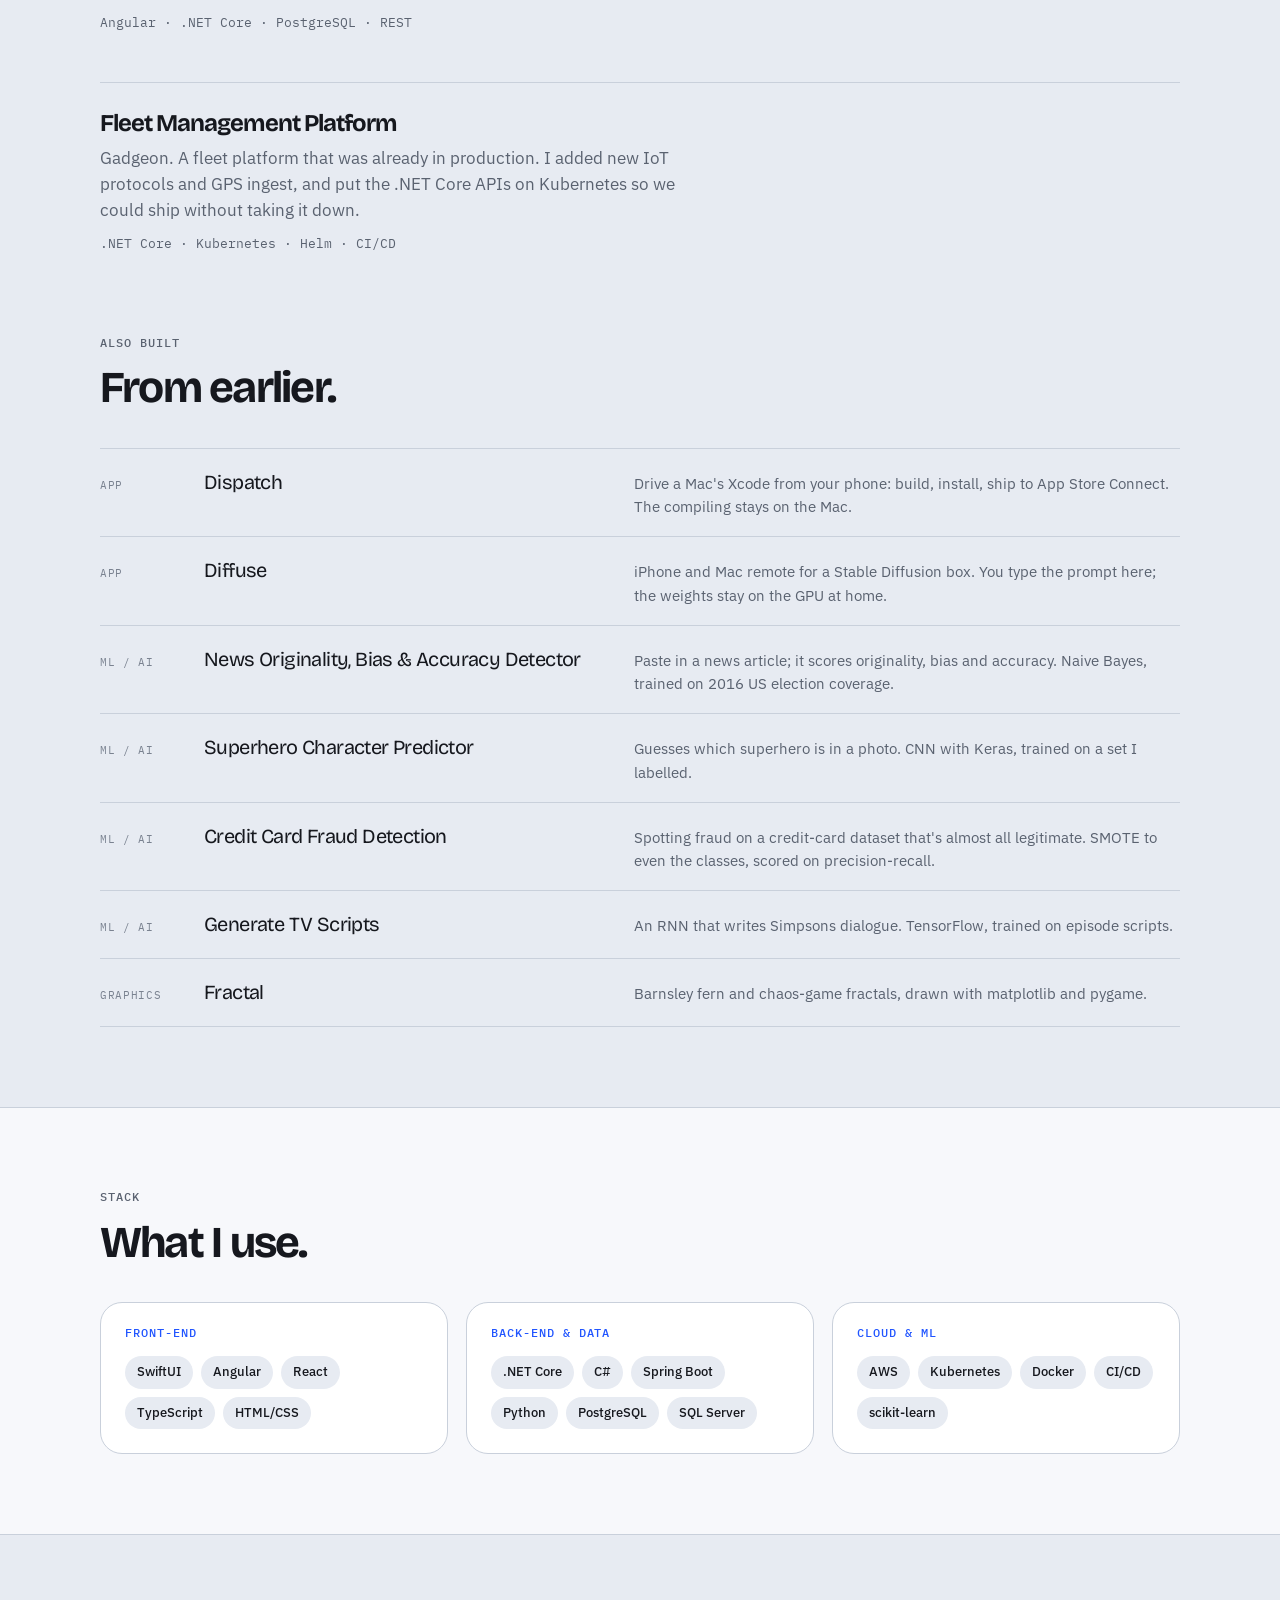
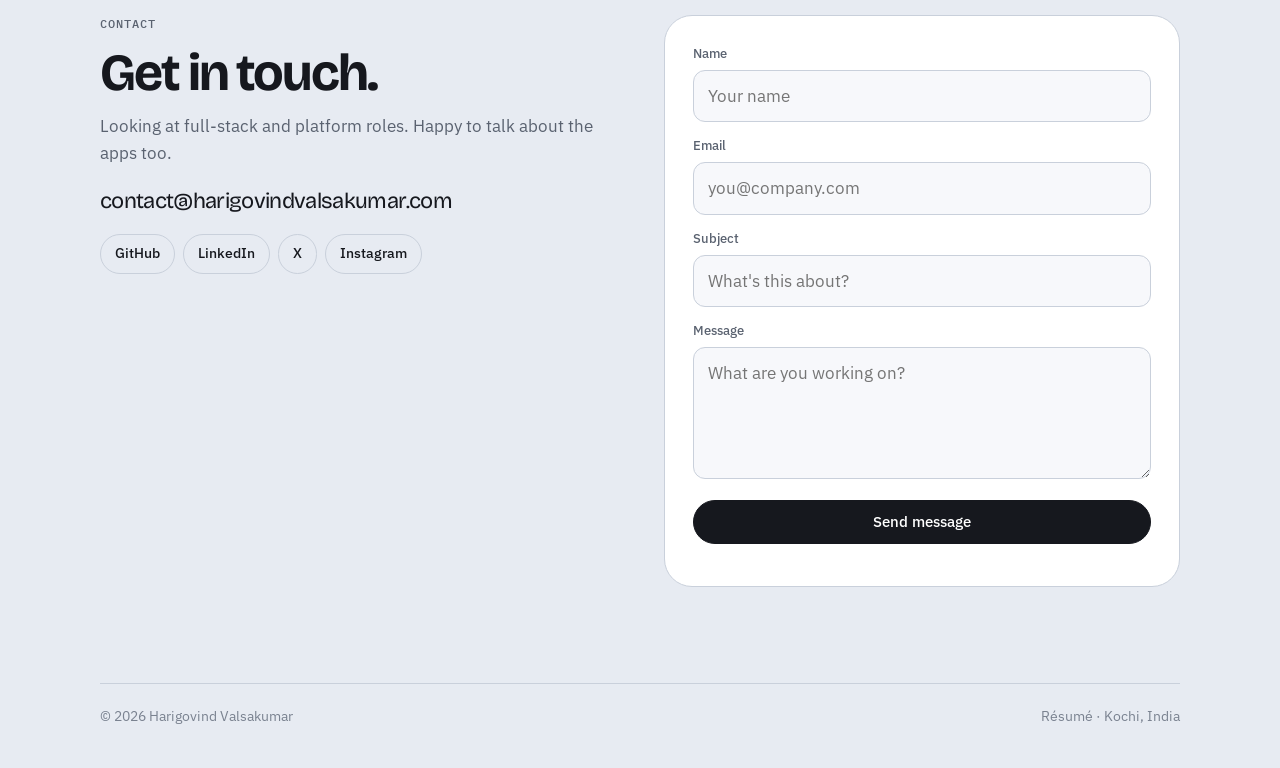
==== commit 5cd58863: "feat: add Atlas and a link to the apps hub The Apps section gains Atlas (Mac) in the dock and as a p" ====
--- a/index.html
+++ b/index.html
@@ -28,7 +28,7 @@
   <link rel="preconnect" href="https://fonts.gstatic.com" crossorigin>
   <link rel="stylesheet"
     href="https://fonts.googleapis.com/css2?family=Bricolage+Grotesque:opsz,wght@12..96,500;12..96,700&family=IBM+Plex+Sans:ital,wght@0,400;0,500;0,600;1,400&family=IBM+Plex+Mono:wght@400;500&display=swap">
-  <link rel="stylesheet" href="main.css?v=10">
+  <link rel="stylesheet" href="main.css?v=11">
 </head>
 
 <body>
@@ -113,15 +113,22 @@
     <!-- ── Apps ───────────────────────────────────────────────────── -->
     <section class="band" id="apps">
       <div class="wrap">
-        <header class="sec-head">
-          <p class="eyebrow">Apps</p>
-          <h2>I built these.</h2>
+        <header class="sec-head sec-head-link">
+          <div>
+            <p class="eyebrow">Apps</p>
+            <h2>I built these.</h2>
+          </div>
+          <a class="sec-link" href="https://apps.harigovindvalsakumar.com/">All apps →</a>
         </header>
 
         <div class="dock" aria-label="Apps">
           <a class="dock-app" href="#inventory-qr">
             <img src="icons/inventory-qr.png" width="512" height="512" alt="">
             <span>Inventory QR</span>
+          </a>
+          <a class="dock-app" href="#atlas">
+            <img src="icons/atlas.svg" width="512" height="512" alt="">
+            <span>Atlas</span>
           </a>
           <a class="dock-app" href="#kiln">
             <img src="icons/kiln.png" width="512" height="512" alt="">
@@ -144,6 +151,21 @@
             <div class="app-links">
               <a class="btn" href="https://apps.apple.com/app/id6747960199" target="_blank" rel="noopener">App Store</a>
               <a class="btn btn-ghost" href="https://inventoryqrapp.com/" target="_blank" rel="noopener">Website</a>
+            </div>
+          </div>
+        </article>
+
+        <article class="product" id="atlas">
+          <img class="product-icon" src="icons/atlas.svg" width="512" height="512" alt="Atlas icon">
+          <div>
+            <p class="status-pill">Download for Mac</p>
+            <h3>Atlas</h3>
+            <p>A Finder alternative for the Mac. It finds files by name, by what a photo shows and by the words
+              inside documents, and does all of that indexing on the Mac itself. It updates itself.</p>
+            <p class="stack-line">SwiftUI · SQLite FTS5 · Vision · Sparkle</p>
+            <div class="app-links">
+              <a class="btn" href="https://downloads.harigovindvalsakumar.com/atlas/Atlas.dmg">Download</a>
+              <a class="btn btn-ghost" href="https://apps.harigovindvalsakumar.com/atlas/" target="_blank" rel="noopener">Website</a>
             </div>
           </div>
         </article>
--- a/main.css
+++ b/main.css
@@ -323,6 +323,29 @@
 
 .sec-head h2 {
 	font-size: clamp(32px, 5vw, 44px);
+}
+
+/* A section heading with a link to more, on the right (Apps → apps.harigovindvalsakumar.com). */
+.sec-head-link {
+	display: flex;
+	align-items: flex-end;
+	justify-content: space-between;
+	gap: 16px;
+	flex-wrap: wrap;
+}
+
+.sec-link {
+	font-family: var(--mono);
+	font-size: 13px;
+	font-weight: 500;
+	color: var(--cobalt);
+	text-decoration: none;
+	padding-bottom: 8px;
+}
+
+.sec-link:hover {
+	text-decoration: underline;
+	text-underline-offset: 3px;
 }
 
 /* ── Products ───────────────────────────────────────────────────── */
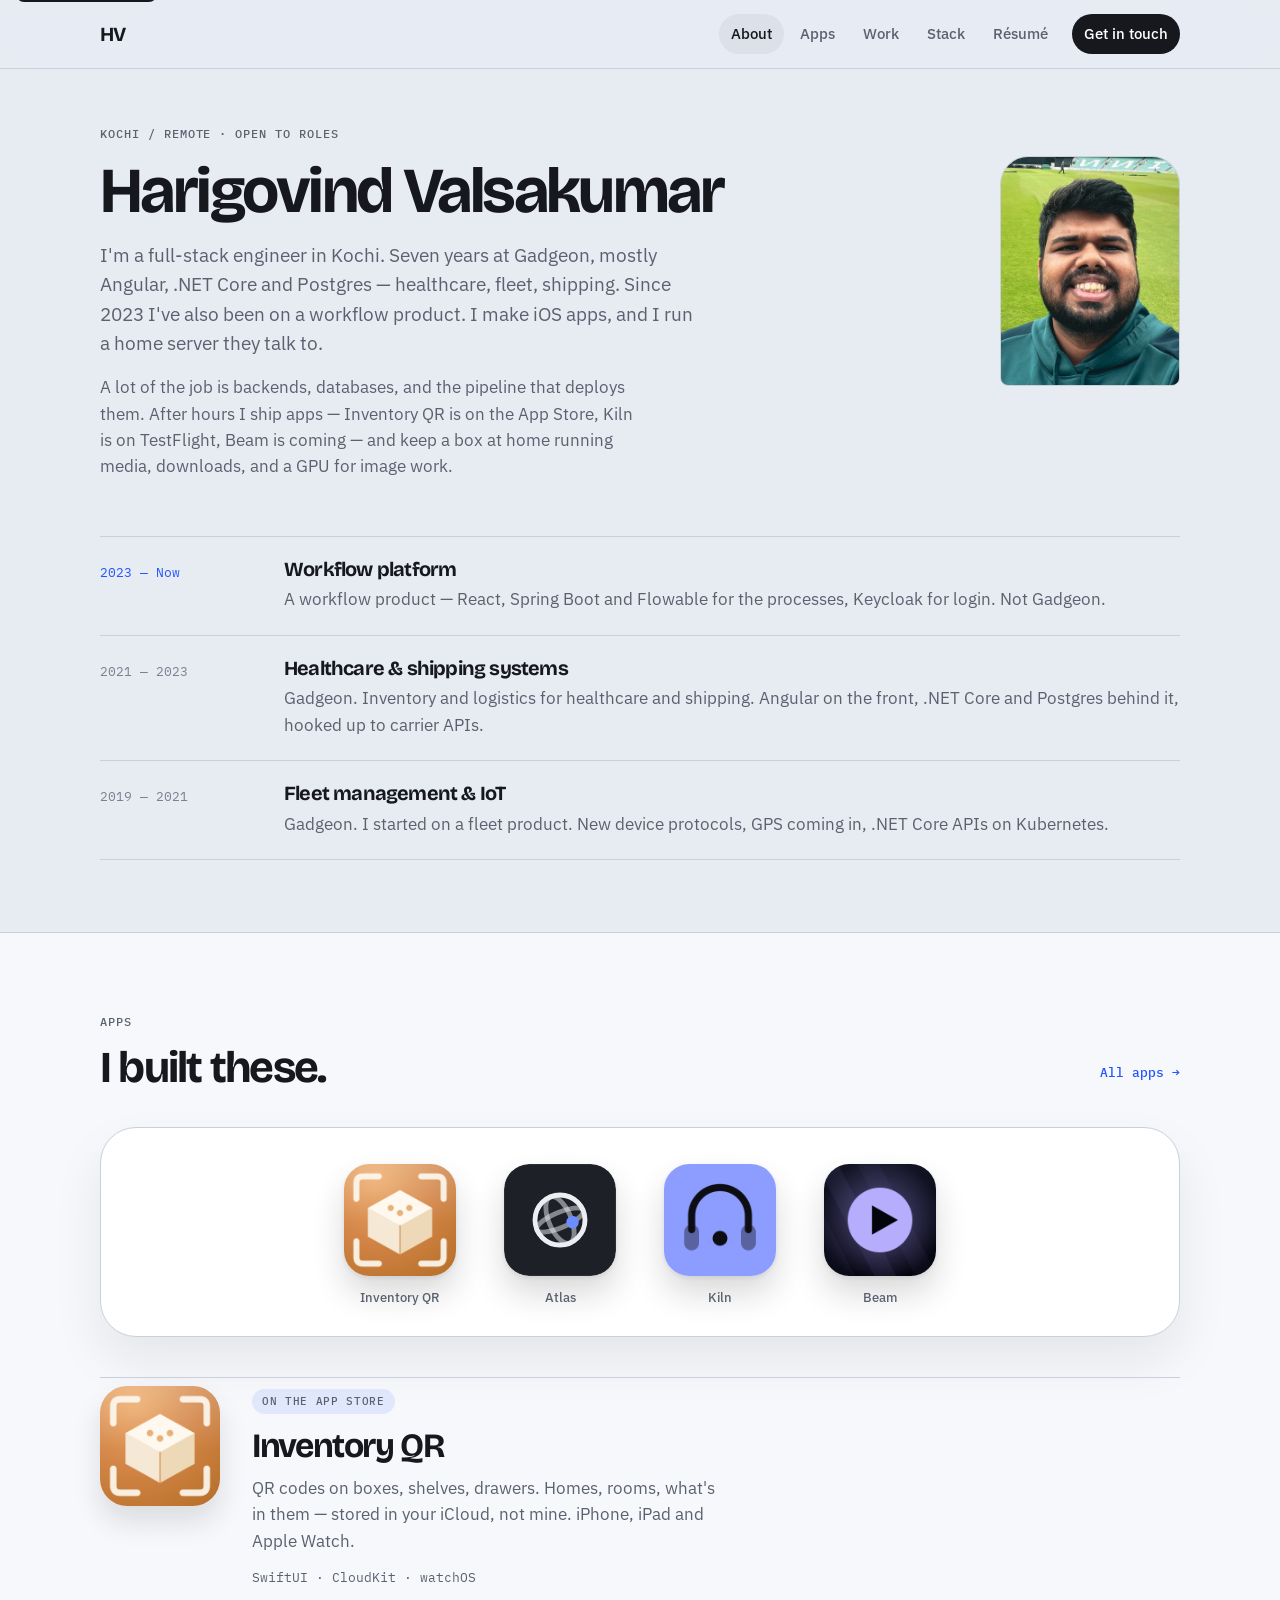
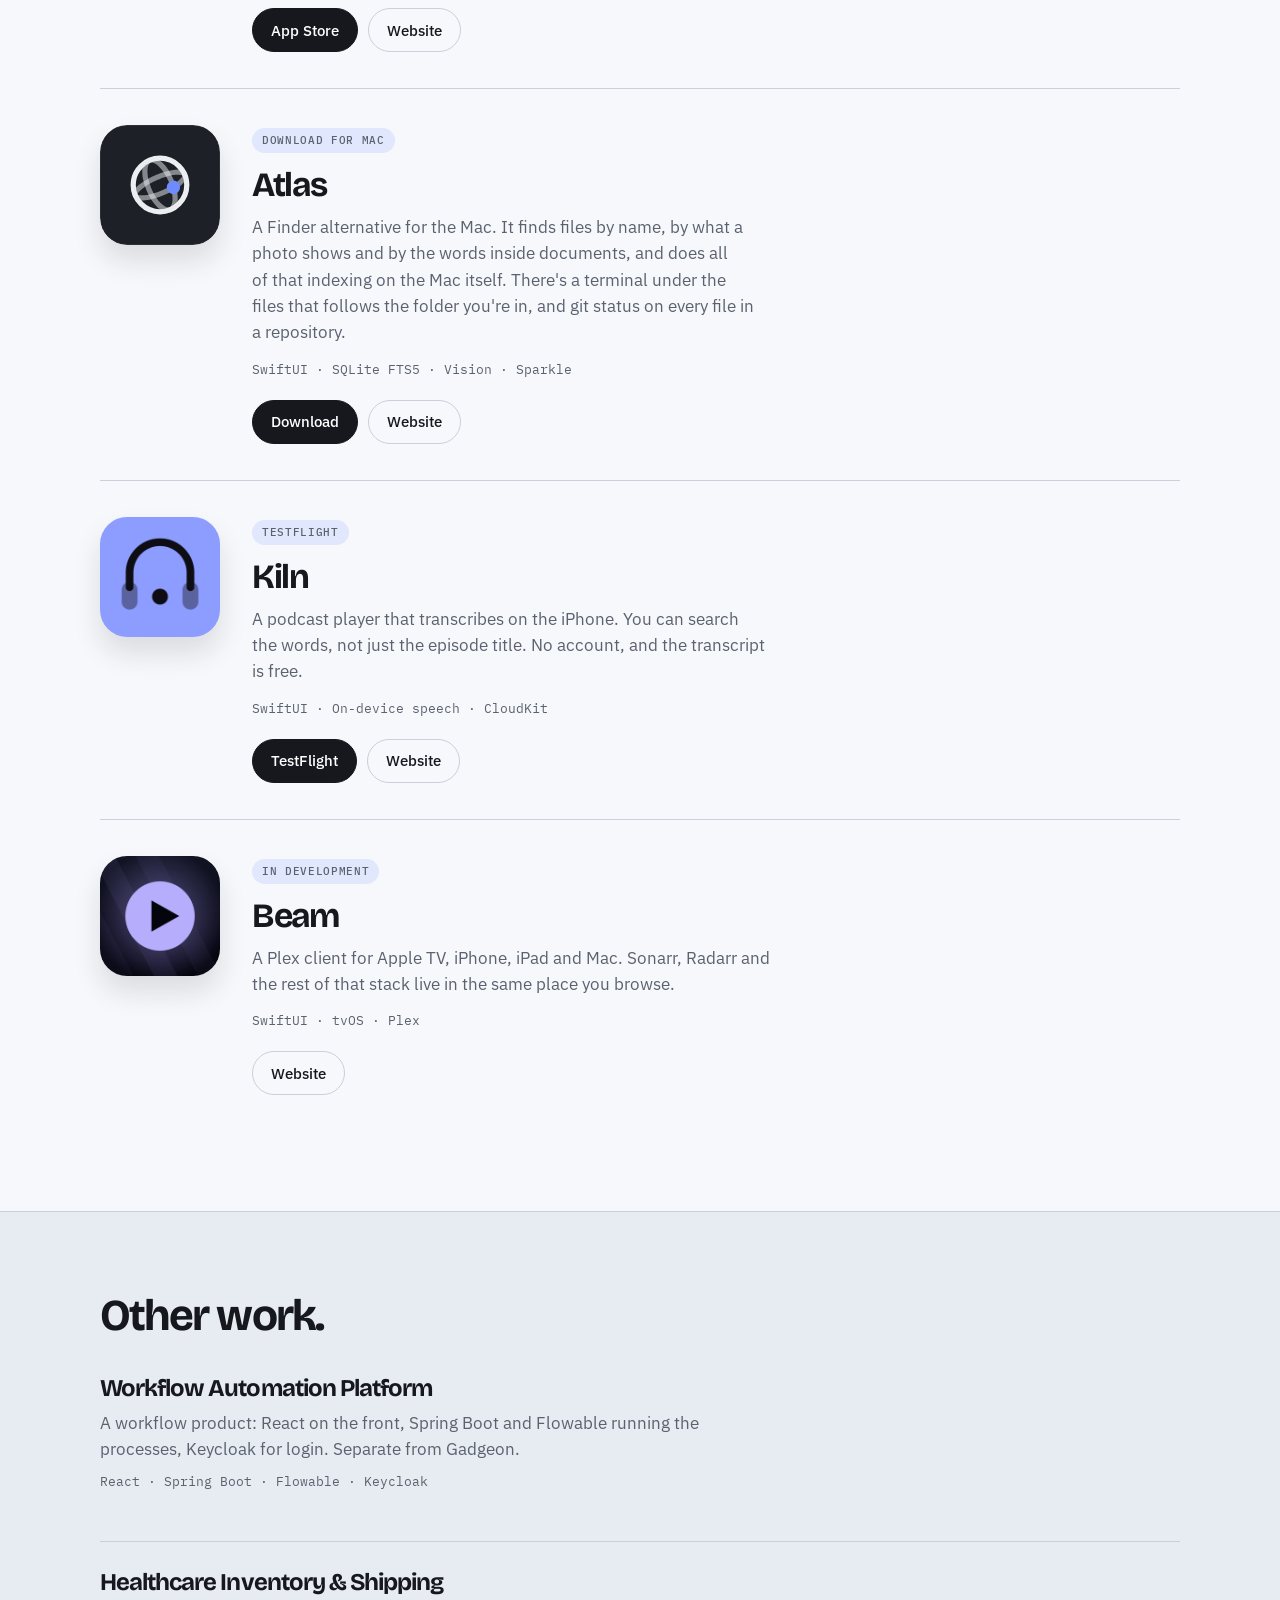
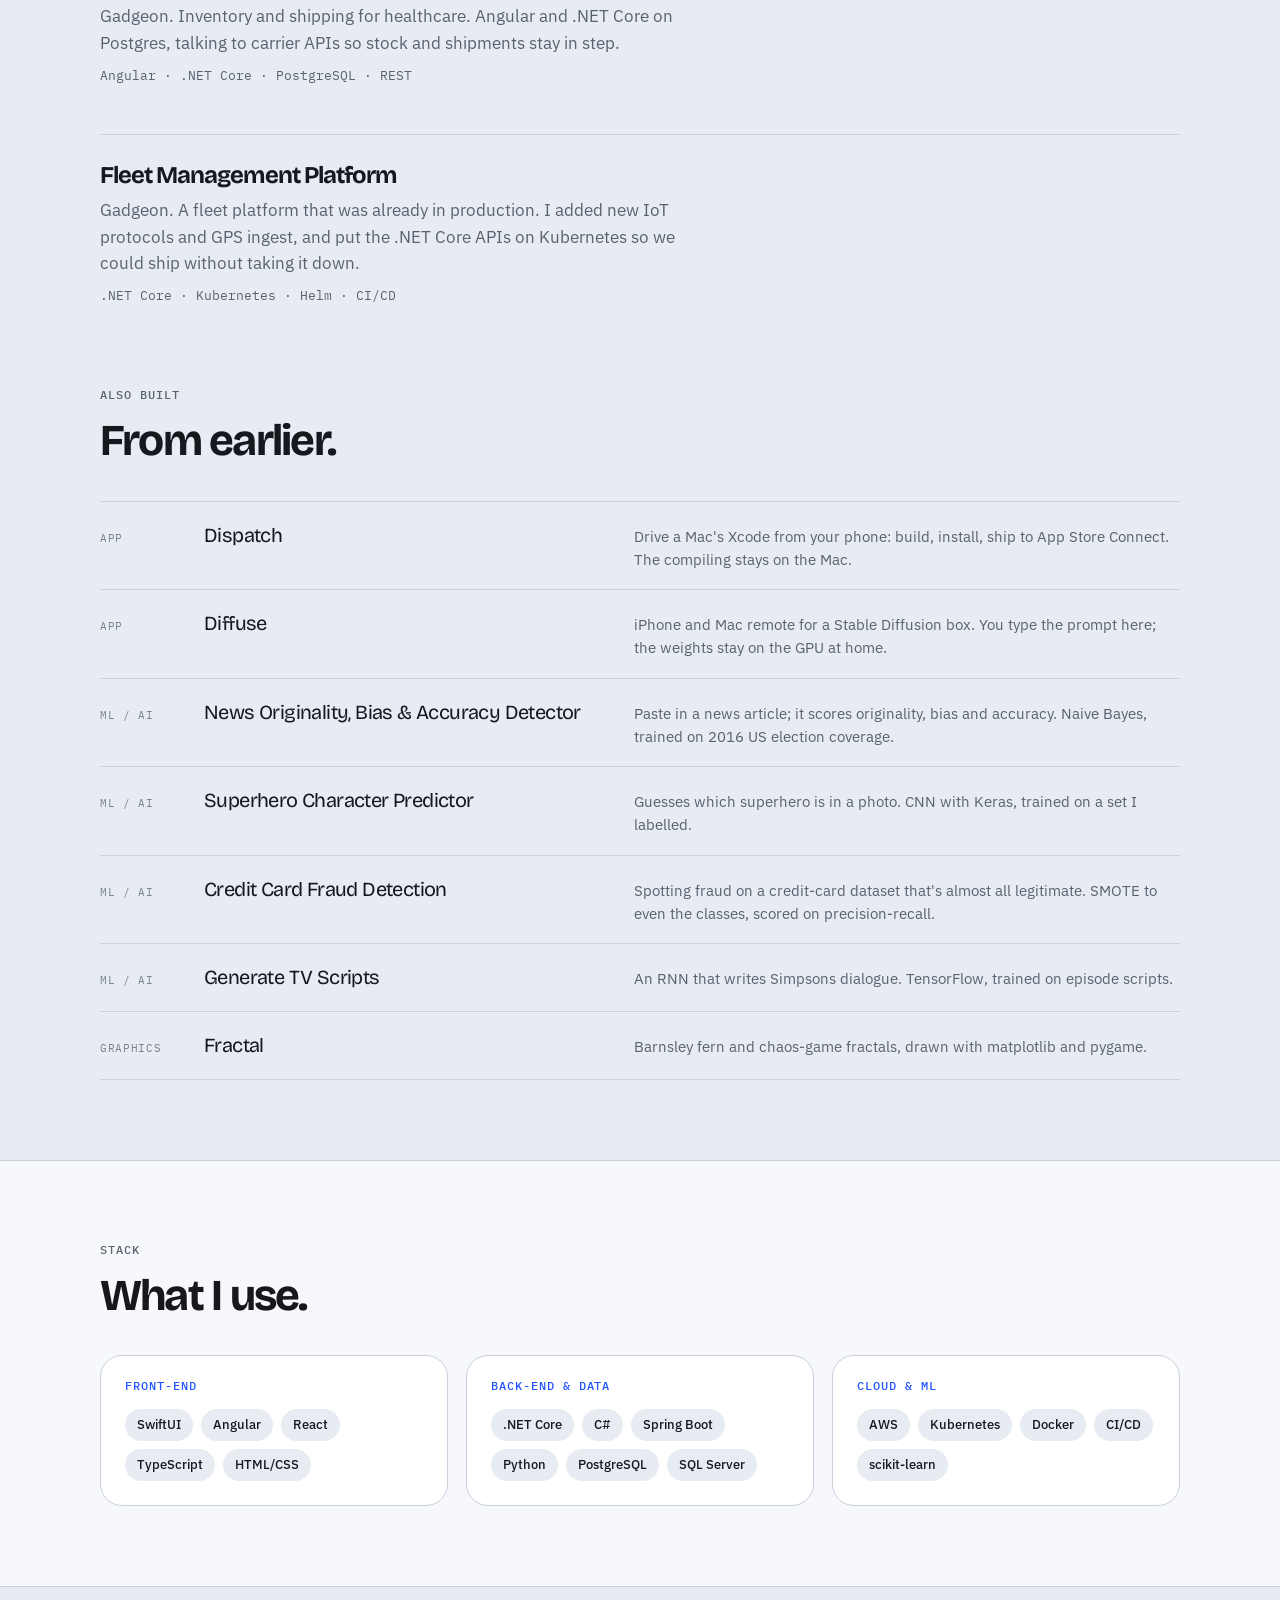
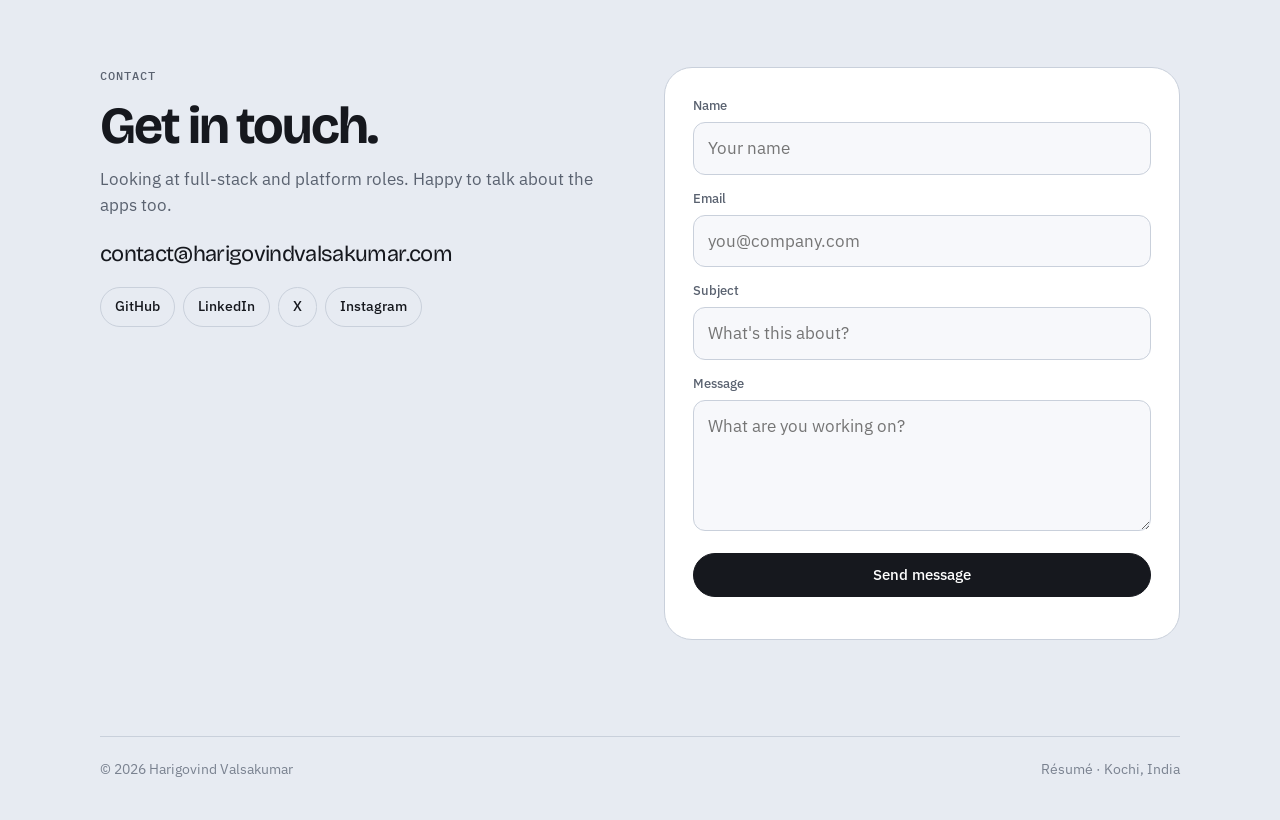
==== commit 34158de6: "fix: say what sets Atlas apart, not that it updates itself Updating itself isn't a reason to use an " ====
--- a/index.html
+++ b/index.html
@@ -161,7 +161,8 @@
             <p class="status-pill">Download for Mac</p>
             <h3>Atlas</h3>
             <p>A Finder alternative for the Mac. It finds files by name, by what a photo shows and by the words
-              inside documents, and does all of that indexing on the Mac itself. It updates itself.</p>
+              inside documents, and does all of that indexing on the Mac itself. There's a terminal under the
+              files that follows the folder you're in, and git status on every file in a repository.</p>
             <p class="stack-line">SwiftUI · SQLite FTS5 · Vision · Sparkle</p>
             <div class="app-links">
               <a class="btn" href="https://downloads.harigovindvalsakumar.com/atlas/Atlas.dmg">Download</a>
